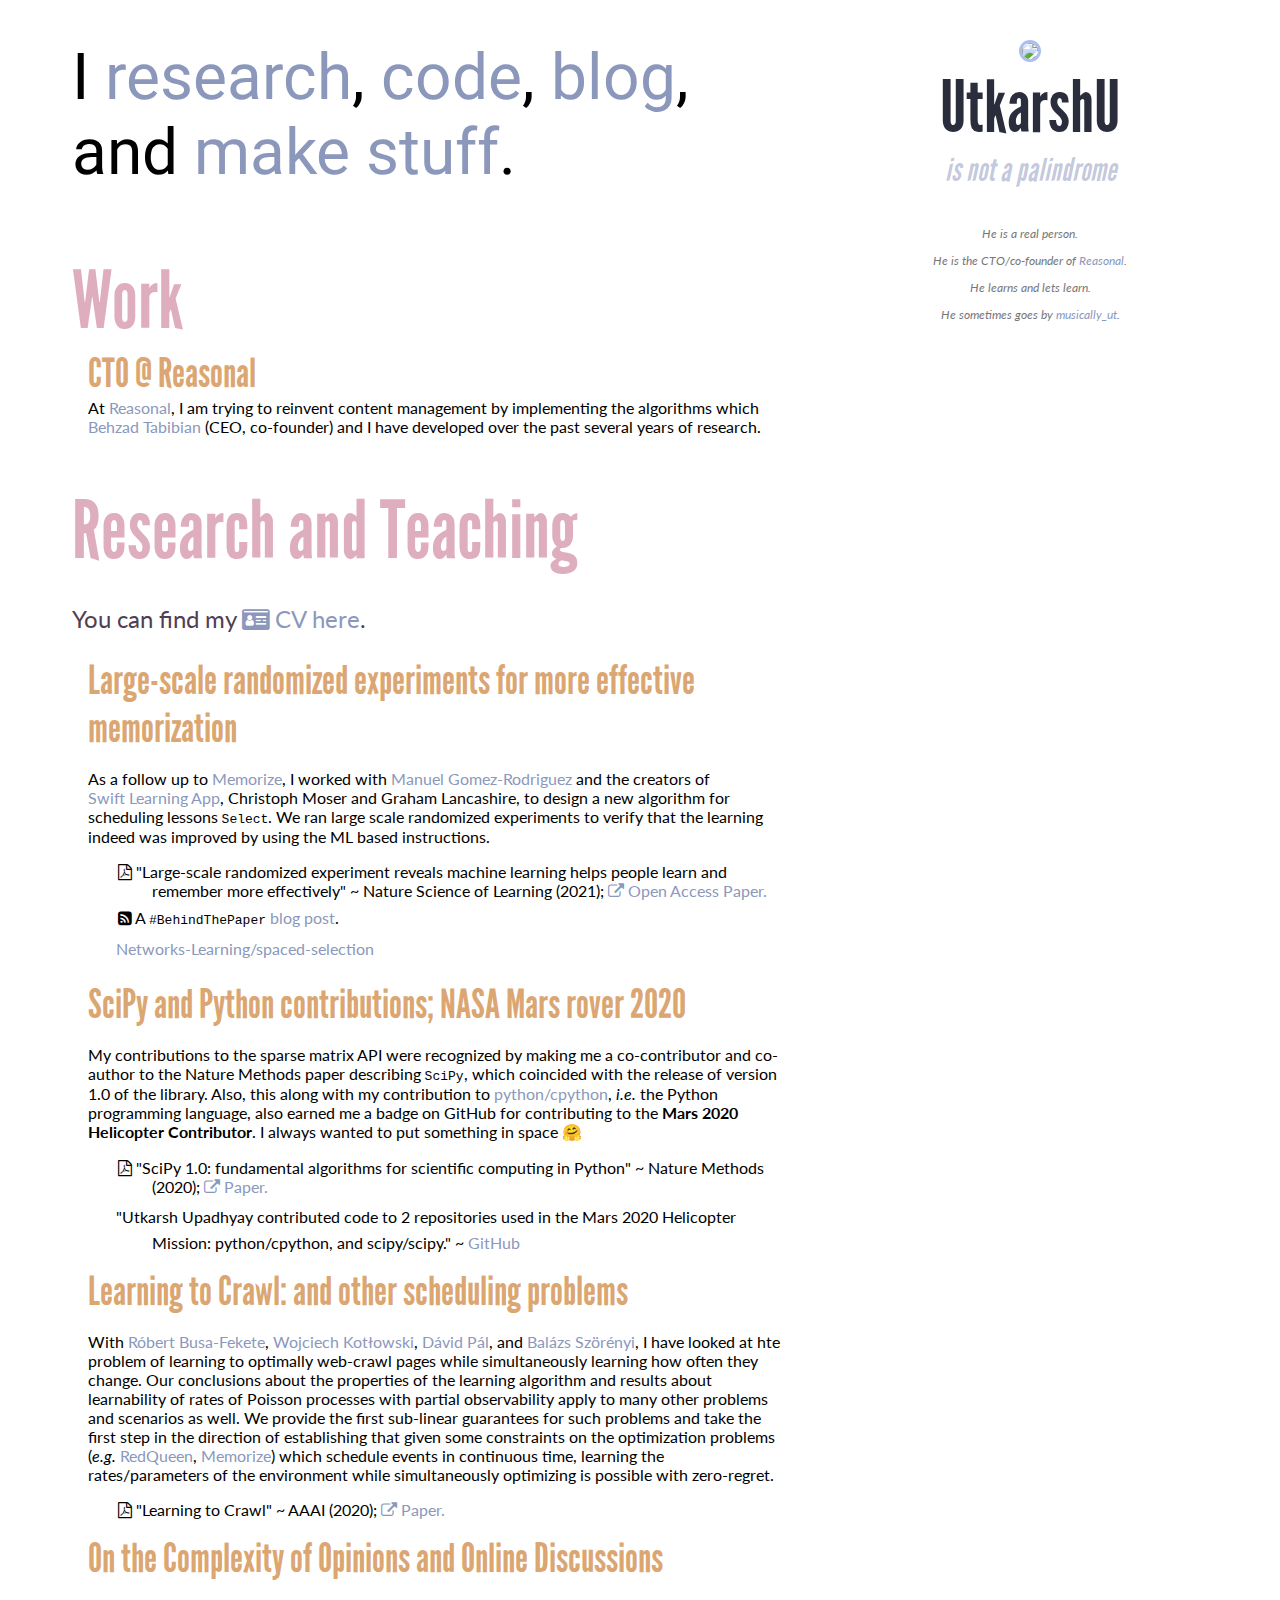
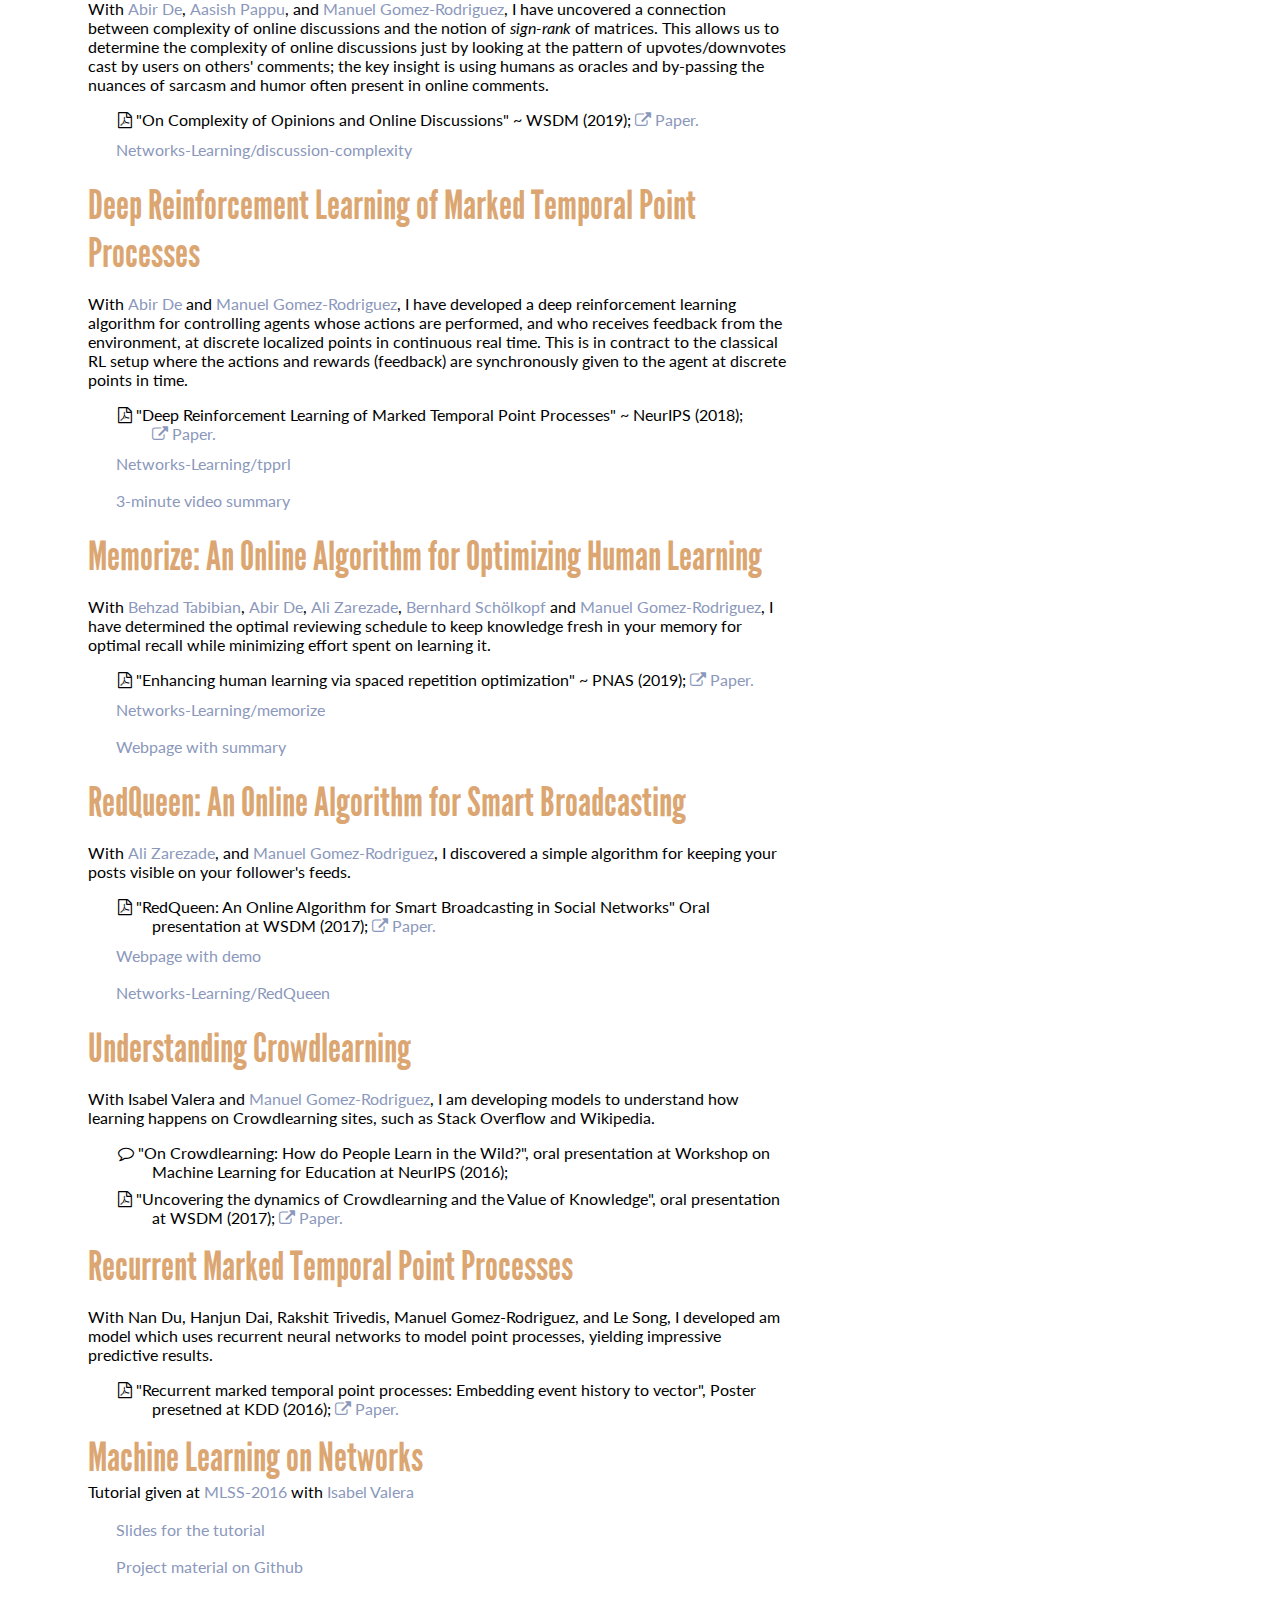
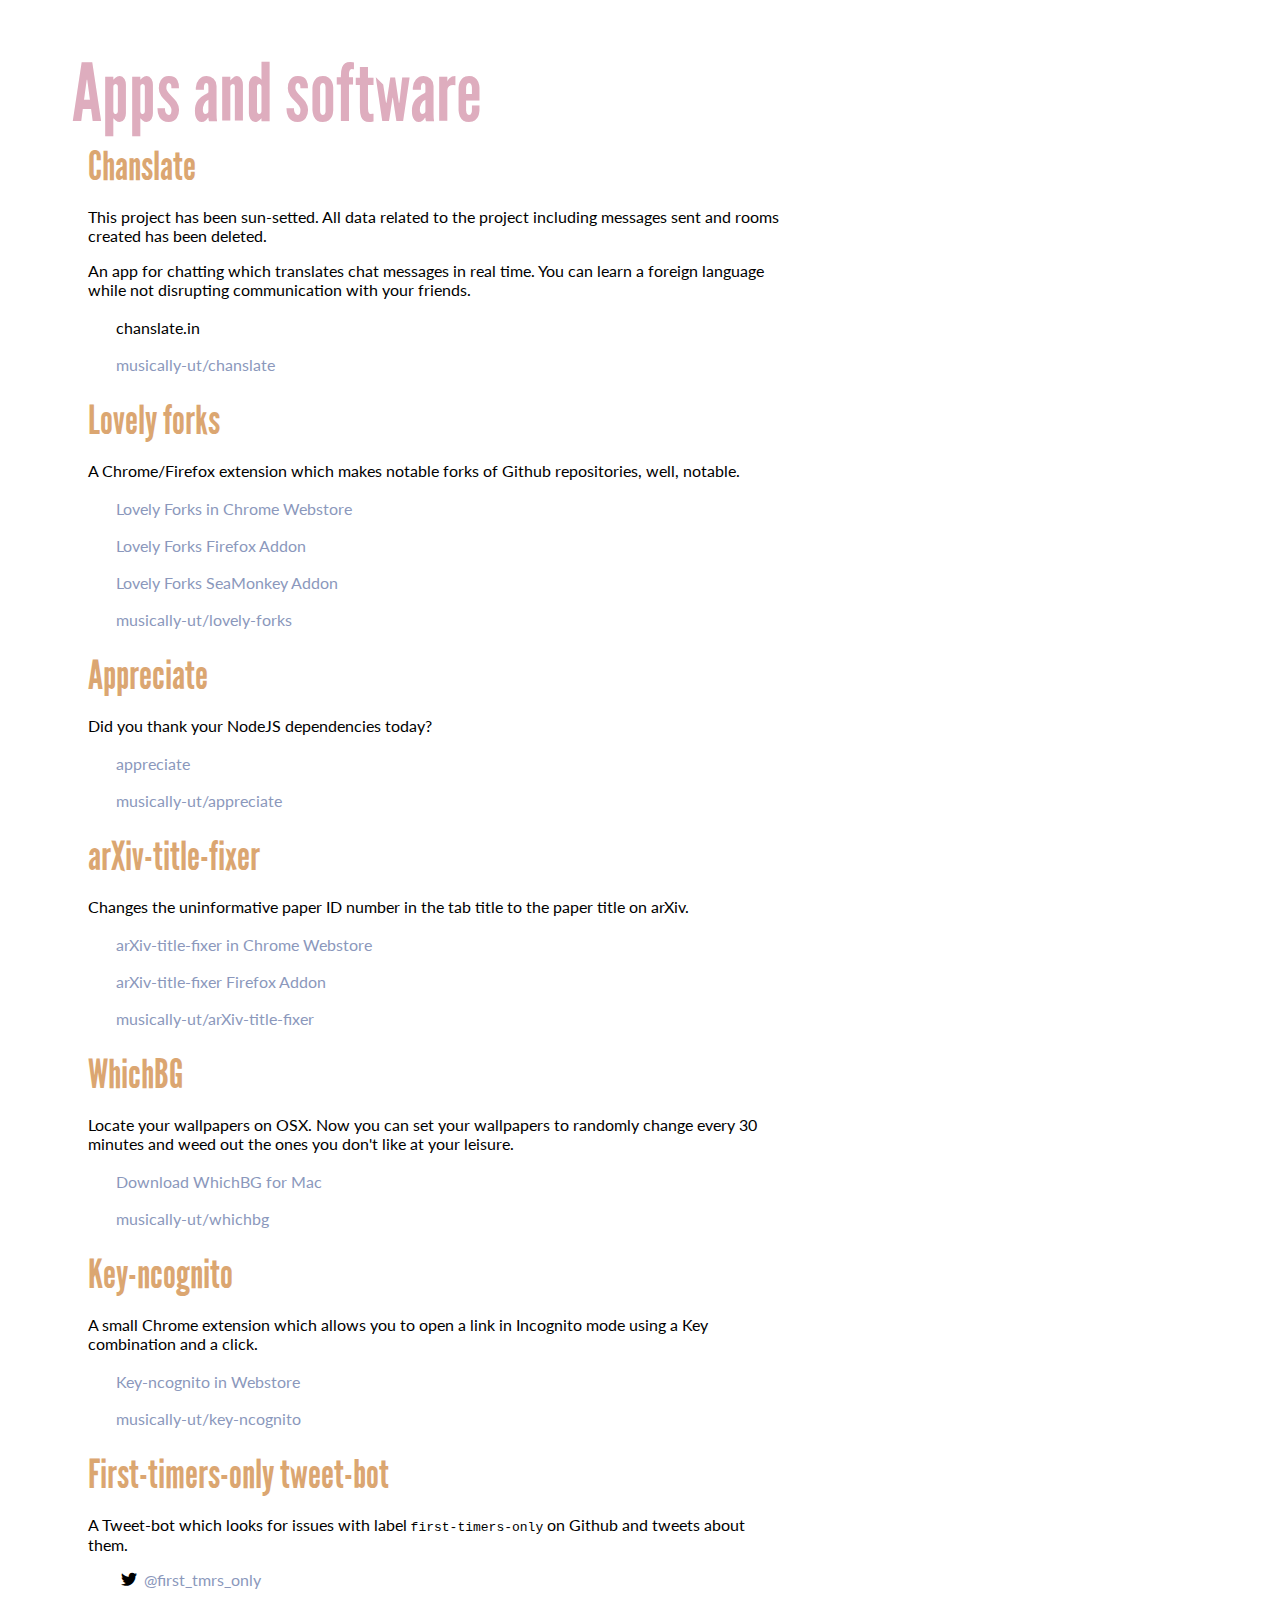
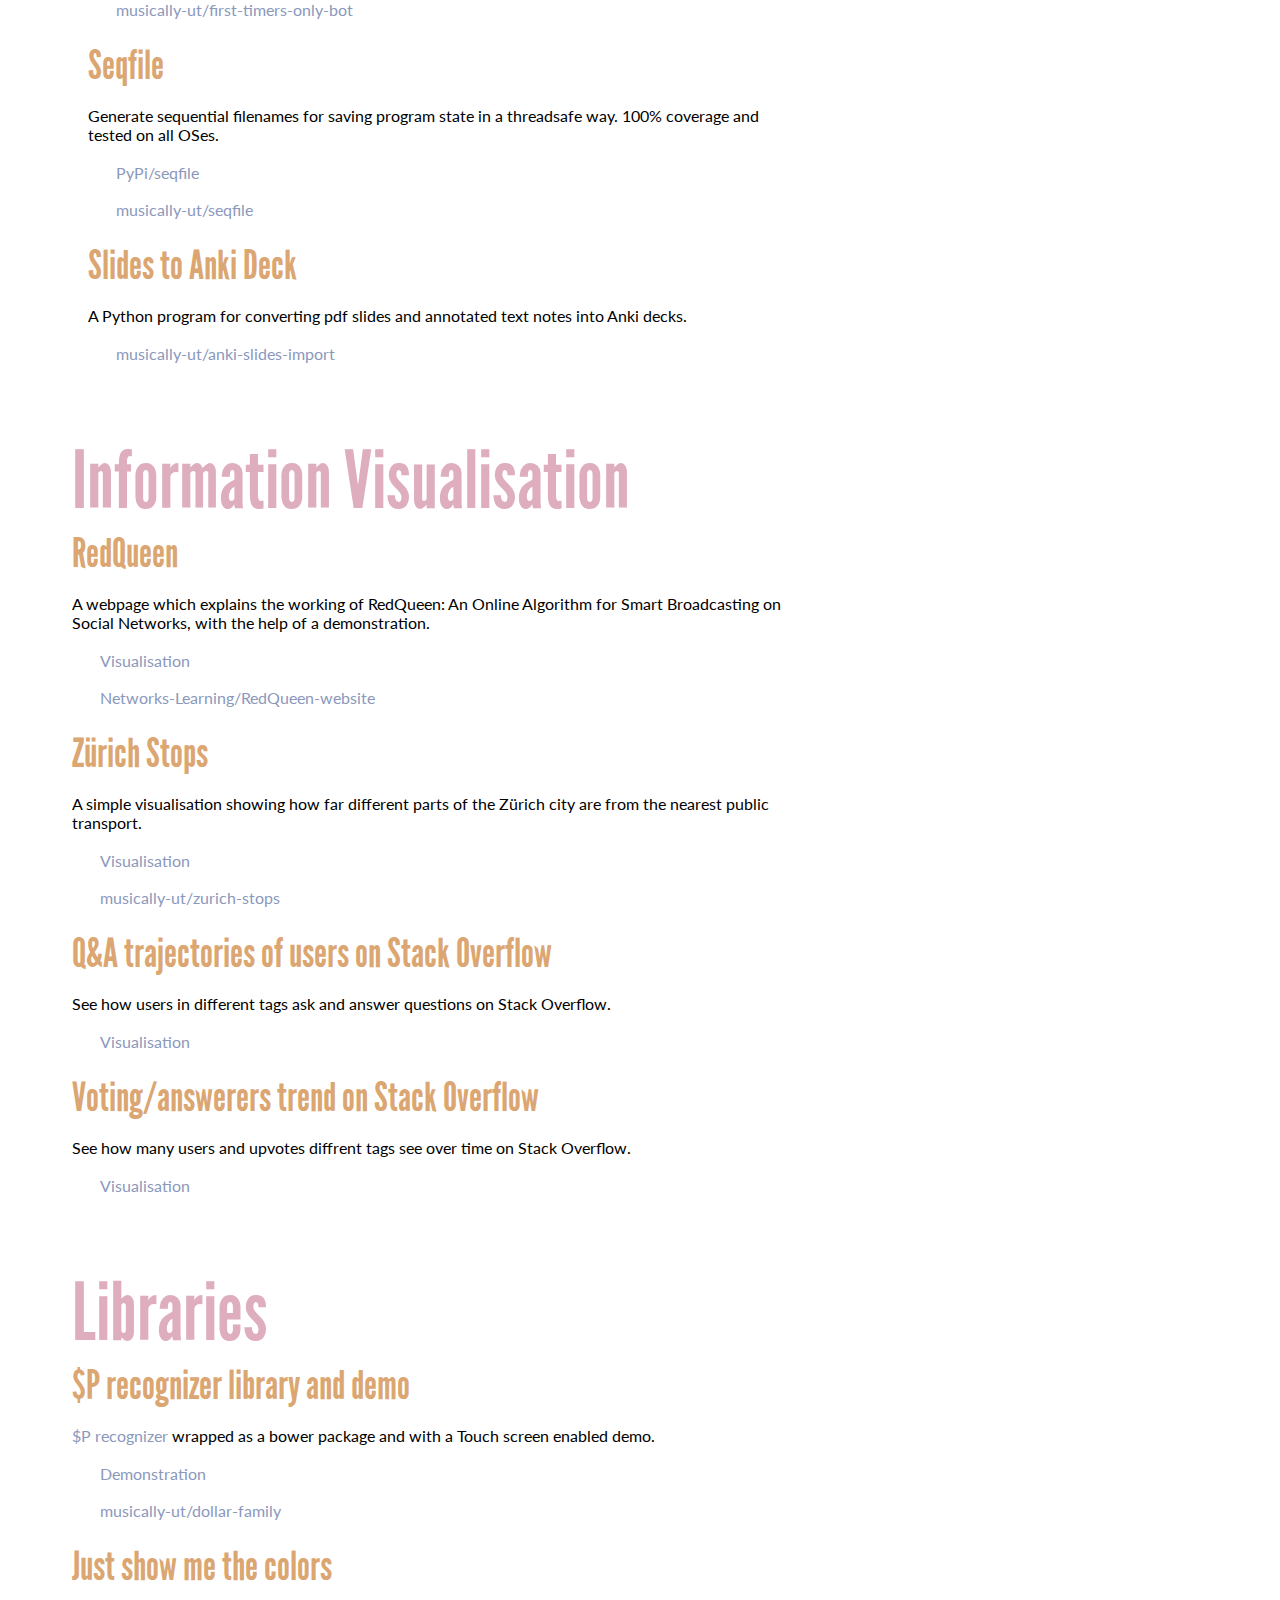
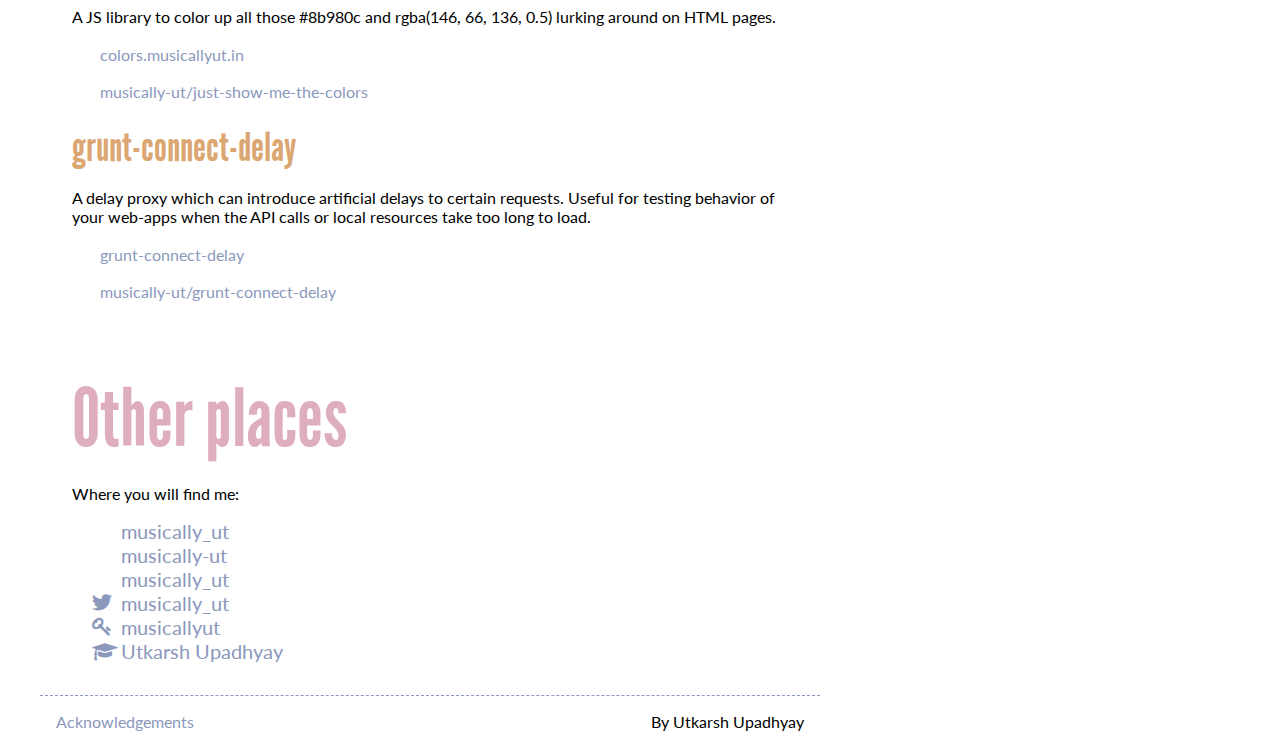
==== index.html @ 2c21e112 "Change blog icon." ====
<!DOCTYPE html>
<!--[if lt IE 7]>      <html class="no-js lt-ie9 lt-ie8 lt-ie7"> <![endif]-->
<!--[if IE 7]>         <html class="no-js lt-ie9 lt-ie8"> <![endif]-->
<!--[if IE 8]>         <html class="no-js lt-ie9"> <![endif]-->
<!--[if gt IE 8]><!--> <html class="no-js"> <!--<![endif]-->
    <head>
        <meta charset="utf-8">
        <meta http-equiv="X-UA-Compatible" content="IE=edge,chrome=1">
        <title>musically-ut</title>
        <meta name="description" content="Utkarsh's homepage">
        <meta name="viewport" content="width=device-width">

        <link rel="stylesheet" href="css/normalize.min.css">
        <link rel="stylesheet" href="css/main.css">
        <link rel="stylesheet" href="css/style.css">

        <link rel="author" href="https://plus.google.com/+UtkarshUpadhyay"/>
        <link rel="shortcut icon" href="img/googley_eyes_brows_alpha_bg.png"/>

        <!--[if lt IE 9]>
            <script src="js/vendor/html5-3.6-respond-1.1.0.min.js"></script>
        <![endif]-->

        <link href='//fonts.googleapis.com/css?family=Lato' rel='stylesheet' type='text/css'>
        <link href='//fonts.googleapis.com/css?family=Roboto' rel='stylesheet' type='text/css'>
        <link href='https://cdn.jsdelivr.net/devicons/1.8.0/css/devicons.min.css' rel='stylesheet'>
        <link rel="stylesheet" href="https://maxcdn.bootstrapcdn.com/font-awesome/4.7.0/css/font-awesome.min.css">

        <!-- Schema.org markup for Google+ -->
        <meta itemprop="name" content="musically-ut">
        <meta itemprop="description" content="Utkarsh's homepage">
        <meta itemprop="image" content="img/musically-ut.png">

        <!-- Twitter Card data -->
        <meta name="twitter:card" content="http://musicallyut.in/img/musically-ut.png">
        <meta name="twitter:site" content="@musically_ut">
        <meta name="twitter:title" content="musically_ut">
        <meta name="twitter:description" content="Utkarsh's homepage">
        <meta name="twitter:creator" content="@musically_ut">
        <!-- Twitter summary card with large image must be at least 280x150px -->
        <meta name="twitter:image:src" content="http://musicallyut.in/img/musically-ut.png">

        <!-- Open Graph data -->
        <meta property="og:title" content="musically-ut" />
        <meta property="og:url" content="http://musicallyut.in" />
        <meta property="og:image" content="http://musicallyut.in/img/musically-ut.png" />
        <meta property="og:description" content="Utkarsh's homepage." />
    </head>

    <body>
        <!--[if lt IE 8]>
            <p class="chromeframe">You are using an <strong>outdated</strong> browser. Please <a href="http://browsehappy.com/">upgrade your browser</a> or <a href="http://www.google.com/chromeframe/?redirect=true">activate Google Chrome Frame</a> to improve your experience.</p>
        <![endif]-->
        <div id="container">
            <section class="site-header">
                <div class="image-container"> <img src="img/musically-ut.png" /> </div>
                <div class="name">UtkarshU</div>
                <div class="belief">is not a palindrome</div>
                <div class="truth">
                    <p>He is a real person.</p>
                    <p>He is the CTO/co-founder of <a href="https://reason.al">Reasonal</a>.</p>
                    <p>He <em>learns and lets learn.</em></p>
                    <p>He sometimes goes by <a href="#places"><em>musically_ut</em></a>.</p>
                </div>
            </section>

            <article class="site-content">
                <section class="leading-content">
                    I <span class="no-br"><a href="#research">research</a>,</span> <span class="no-br"><a href="https://github.com/musically-ut" rel="me">code</a>,</span> <span class="no-br"><a href="http://blog.musicallyut.in">blog</a>,</span> and <span class="no-br"><a href="#projects">make stuff</a>.</span>
                </section>

                <section class="follow-up-content">
                    <div id="work" class="header">Work</div>
                    <div class="content projects">
                        <div class="content">
                            <div class="project">
                                <div class="project-name">CTO @ Reasonal</div>
                                <div class="project-desc">At <a href="https://reason.al">Reasonal</a>, I am trying to reinvent content management by implementing the algorithms which <a href="https://btabibian.com">Behzad Tabibian</a> (CEO, co-founder) and I have developed over the past several years of research.</div>
                            </div>
                        </div>
                    </div>
                </section>

                <section class="follow-up-content">
                    <div class="header" id="research">Research and Teaching</div>

                    <p class="sub-header">You can find my <a href="/docs/utkarsh-upadhyay-cv.pdf"><i class="fa fa-id-card"></i> CV here</a>.</p>

                    <div class="content projects">
                        <div class="content">
                            <div class="project">
                                <div class="project-name">Large-scale randomized experiments for more effective memorization</div>
                                <div class="project-desc">
                                    <p>As a follow up to <a href="#memorize">Memorize</a>, I worked with <a href="https://people.mpi-sws.org/~manuelgr/">Manuel Gomez-Rodriguez</a> and the creators of <a href="https://swift.ch">Swift Learning App</a>, Christoph Moser and Graham Lancashire, to design a new algorithm for scheduling lessons <code>Select</code>. We ran large scale randomized experiments to verify that the learning indeed was improved by using the ML based instructions.
                                    </p>
                                    <ul class="details-list">
                                        <li>
                                            <i class="icon fa fa-file-pdf-o"></i>
                                            "Large-scale randomized experiment reveals machine learning helps people learn and remember more effectively" ~ Nature Science of Learning (2021); <a href="https://www.nature.com/articles/s41539-021-00105-8"><i class="fa fa-external-link"></i> Open Access Paper.</a>
                                        </li>
                                        <li> <i class="icon fa fa-rss-square"></i> A <code>#BehindThePaper</code> <a href="https://npjscilearncommunity.nature.com/posts/machine-learning-based-instruction-helps-people-memorize-more-effectively">blog post</a>.
                                        </li>
                                        <li>
                                            <i class="devicons devicons-github_badge"></i> <a href="https://github.com/networks-learning/spaced-selection">Networks-Learning/spaced-selection</a>
                                        </li>
                                    </ul>
                                </div>
                            </div>
                        </div>

                        <div class="content">
                            <div class="project">
                                <div class="project-name">SciPy and Python contributions; NASA Mars rover 2020</div>
                                <div class="project-desc">
                                    <p>My contributions to the sparse matrix API were recognized by making me a co-contributor and co-author to the Nature Methods paper describing <code>SciPy</code>, which coincided with the release of version 1.0 of the library. Also, this along with my contribution to <i class="devicons devicons-github_badge"></i> <a href="https://github.com/python/cpython">python/cpython</a>, <i>i.e.</i> the Python programming language, also earned me a badge on GitHub for contributing to the <b>Mars 2020 Helicopter Contributor</b>. I always wanted to put something in space 🤗
                                    </p>
                                    <ul class="details-list">
                                        <li>
                                            <i class="icon fa fa-file-pdf-o"></i>
                                            "SciPy 1.0: fundamental algorithms for scientific computing in Python" ~ Nature Methods (2020); <a href="https://www.nature.com/articles/s41592-019-0686-2?es_p=11046330"><i class="fa fa-external-link"></i> Paper.</a>
                                        </li>
                                        <li>
                                            <i class="devicons devicons-github_badge"></i>
                                            "Utkarsh Upadhyay contributed code to 2 repositories used in the Mars 2020 Helicopter Mission: python/cpython, and scipy/scipy." ~ <a href="https://github.com/musically-ut">GitHub</a>
                                        </li>
                                    </ul>
                                </div>
                            </div>
                        </div>

                        <div class="content">
                            <div class="project">
                                <div class="project-name">Learning to Crawl: and other scheduling problems</div>
                                <div class="project-desc">
                                    <p>With <a href="https://scholar.google.com/citations?user=JnNcrZoAAAAJ&hl=en">Róbert Busa-Fekete</a>, <a href="http://www.cs.put.poznan.pl/wkotlowski/">Wojciech Kotłowski</a>, <a href=https://www.david.palenica.com/>Dávid Pál</a>, and <a href="https://research.yahoo.com/researchers/bszorenyi">Balázs Szörényi</a>, I have looked at hte problem of learning to optimally web-crawl pages while simultaneously learning how often they change. Our conclusions about the properties of the learning algorithm and results about learnability of rates of Poisson processes with partial observability apply to many other problems and scenarios as well. We provide the first sub-linear guarantees for such problems and take the first step in the direction of establishing that given some constraints on the optimization problems (<i>e.g.</i> <a href="#redqueen">RedQueen</a>, <a href="#memorize">Memorize</a>) which schedule events in continuous time, learning the rates/parameters of the environment while simultaneously optimizing is possible with zero-regret.</p>
                                    <ul class="details-list">
                                        <li>
                                            <i class="icon fa fa-file-pdf-o"></i>
                                            "Learning to Crawl" ~ AAAI (2020); <a href="https://arxiv.org/abs/1905.12781"><i class="fa fa-external-link"></i> Paper.</a>
                                        </li>
                                    </ul>
                                </div>
                            </div>
                        </div>

                        <div class="content">
                            <div class="project">
                                <div class="project-name">On the Complexity of Opinions and Online Discussions</div>
                                <div class="project-desc">
                                    <p>With <a href="http://cse.iitkgp.ac.in/~abird/">Abir De</a>, <a href="https://research.yahoo.com/researchers/aasishkp">Aasish Pappu</a>, and <a href="https://people.mpi-sws.org/~manuelgr/">Manuel Gomez-Rodriguez</a>, I have uncovered a connection between complexity of online discussions and the notion of <em>sign-rank</em> of matrices. This allows us to determine the complexity of online discussions just by looking at the pattern of upvotes/downvotes cast by users on others' comments; the key insight is using humans as oracles and by-passing the nuances of sarcasm and humor often present in online comments.</p>
                                    <ul class="details-list">
                                        <li>
                                            <i class="icon fa fa-file-pdf-o"></i>
                                            "On Complexity of Opinions and Online Discussions" ~ WSDM (2019); <a href="https://arxiv.org/abs/1802.06807"><i class="fa fa-external-link"></i> Paper.</a>
                                        </li>
                                        <li>
                                            <i class="devicons devicons-github_badge"></i>
                                            <a href="https://github.com/Networks-Learning/discussion-complexity">
                                              Networks-Learning/discussion-complexity
                                            </a>
                                        </li>
                                    </ul>
                                </div>
                            </div>
                        </div>

                        <div class="content">
                            <div class="project">
                                <div class="project-name">Deep Reinforcement Learning of Marked Temporal Point Processes</div>
                                <div class="project-desc">
                                    <p>With <a href="http://cse.iitkgp.ac.in/~abird/">Abir De</a> and <a href="https://people.mpi-sws.org/~manuelgr/">Manuel Gomez-Rodriguez</a>, I have developed a deep reinforcement learning algorithm for controlling agents whose actions are performed, and who receives feedback from the environment, at discrete localized points in continuous real time. This is in contract to the classical RL setup where the actions and rewards (feedback) are synchronously given to the agent at discrete points in time.</p>
                                    <ul class="details-list">
                                        <li>
                                            <i class="icon fa fa-file-pdf-o"></i>
                                            "Deep Reinforcement Learning of
Marked Temporal Point Processes" ~ NeurIPS (2018); <a href="https://arxiv.org/pdf/1805.09360.pdf"><i class="fa fa-external-link"></i> Paper.</a>
                                        </li>
                                        <li>
                                            <i class="devicons devicons-github_badge"></i>
                                            <a href="https://github.com/Networks-Learning/tpprl">
                                              Networks-Learning/tpprl
                                            </a>
                                        </li>
                                        <li>
                                            <i class="devicons devicons-html5_multimedia"></i>
                                            <a href="https://www.youtube.com/watch?v=JKSpbL0y5LA">
                                              3-minute video summary
                                            </a>
                                        </li>

                                    </ul>
                                </div>
                            </div>
                        </div>

                        <div class="content" id="memorize">
                            <div class="project">
                                <div class="project-name">Memorize: An Online Algorithm for Optimizing Human Learning</div>
                                <div class="project-desc">
                                    <p>With <a href="http://www.btabibian.com/">Behzad Tabibian</a>, <a href="http://cse.iitkgp.ac.in/~abird/">Abir De</a>, <a href="https://azarezade.github.io/">Ali Zarezade</a>, <a href="https://is.tuebingen.mpg.de/de/people/bs">Bernhard Schölkopf</a> and <a href="https://people.mpi-sws.org/~manuelgr/">Manuel Gomez-Rodriguez</a>, I have determined the optimal reviewing schedule to keep knowledge fresh in your memory for optimal recall while minimizing effort spent on learning it.</p>
                                    <ul class="details-list">
                                        <li>
                                            <i class="icon fa fa-file-pdf-o"></i>
                                            "Enhancing human learning via spaced repetition optimization" ~ PNAS (2019); <a href="https://www.pnas.org/content/early/2019/01/18/1815156116"><i class="fa fa-external-link"></i> Paper.</a>
                                        </li>
                                        <li>
                                            <i class="devicons devicons-github_badge"></i>
                                            <a href="https://github.com/Networks-Learning/memorize">
                                              Networks-Learning/memorize
                                            </a>
                                        </li>
                                        <li>
                                            <i class="devicons devicons-html5_multimedia"></i>
                                            <a href="http://learning.mpi-sws.org/memorize/">
                                              Webpage with summary
                                            </a>
                                        </li>
                                    </ul>
                                </div>
                            </div>
                        </div>

                        <div class="content" id="redqueen">
                            <div class="project">
                                <div class="project-name">RedQueen: An Online Algorithm for Smart Broadcasting</div>
                                <div class="project-desc">
                                    <p>With <a href="https://azarezade.github.io/">Ali Zarezade</a>, and <a href="https://people.mpi-sws.org/~manuelgr/">Manuel Gomez-Rodriguez</a>, I discovered a simple algorithm for keeping your posts visible on your follower's feeds.</p>
                                    <ul class="details-list">
                                        <li>
                                            <i class="icon fa fa-file-pdf-o"></i>
                                            "RedQueen: An Online Algorithm for Smart Broadcasting in Social Networks" Oral presentation at WSDM (2017); <a href="https://arxiv.org/abs/1610.05773"><i class="fa fa-external-link"></i> Paper.</a>
                                        </li>
                                        <li>
                                            <i class="devicons devicons-html5_multimedia"></i>
                                            <a href="http://learning.mpi-sws.org/redqueen/">
                                              Webpage with demo
                                            </a>
                                        </li>
                                        <li>
                                            <i class="devicons devicons-github_badge"></i>
                                            <a href="https://github.com/Networks-Learning/RedQueen">
                                              Networks-Learning/RedQueen
                                            </a>
                                        </li>
                                    </ul>
                                </div>
                            </div>
                        </div>

                        <div class="content">
                            <div class="project">
                                <div class="project-name">Understanding Crowdlearning</div>
                                <div class="project-desc">
                                    <p>With Isabel Valera and <a href="https://people.mpi-sws.org/~manuelgr/">Manuel Gomez-Rodriguez</a>, I am developing models to understand how learning happens on Crowdlearning sites, such as Stack Overflow and Wikipedia.</p>
                                    <ul class="details-list">
                                        <li>
                                            <i class="icon fa fa-comment-o"></i>
                                            "On Crowdlearning: How do People Learn in the Wild?", oral presentation at Workshop on Machine Learning for Education at NeurIPS (2016);
                                        </li>
                                        <li>
                                            <i class="icon fa fa-file-pdf-o"></i> "Uncovering the dynamics of Crowdlearning and the Value of Knowledge", oral presentation at WSDM (2017);
                                            <a href="https://arxiv.org/abs/1612.04831"><i class="fa fa-external-link"></i> Paper.</a>
                                        </li>
                                    </ul>
                                </div>
                            </div>
                        </div>

                        <div class="content">
                            <div class="project">
                                <div class="project-name">Recurrent Marked Temporal Point Processes</div>
                                <div class="project-desc">

                                    <p>With Nan Du, Hanjun Dai, Rakshit Trivedis, Manuel Gomez-Rodriguez, and Le Song, I developed am model which uses recurrent neural networks to model point processes, yielding impressive predictive results.</p>
                                    <ul class="details-list">
                                        <li>
                                            <i class="icon fa fa-file-pdf-o"></i> "Recurrent marked temporal point processes: Embedding event history to vector", Poster presetned at KDD (2016); <a href="http://www.kdd.org/kdd2016/subtopic/view/recurrent-temporal-point-process"><i class="fa fa-external-link"></i> Paper.</a>
                                        </li>
                                    </ul>
                                </div>
                            </div>
                        </div>

                        <div class="content">
                            <div class="project">
                                <div class="project-name">Machine Learning on Networks</div>
                                <div class="project-desc">Tutorial given at <a href="http://learning.mpi-sws.org/mlss2016">MLSS-2016</a> with <a href="http://www.mpi-sws.org/~ivalera/">Isabel Valera</a>
                                    <ul class="details-list">
                                        <li><i class="devicons devicons-html5_multimedia"></i>
                                        <a href="http://learning.mpi-sws.org/mlss2016/slides/MLSS2016_practical.pdf">Slides for the tutorial</a></li>
                                        <li><i class="devicons devicons-github_badge"></i>
                                        <a href="https://github.com/Networks-Learning/MLSS-2016">Project material on Github</a></li>
                                    </ul>
                                </div>
                            </div>
                        </div>
                    </div>
                </section>

                <section class="follow-up-content">
                    <div class="header" id="projects">Apps and software</div>
                    <div class="content projects">
                        <div class="project">
                            <div class="project-name">Chanslate</div>
                            <div class="project-desc">
                                <p class="bold">This project has been sun-setted. All data related to the project including messages sent and rooms created has been deleted.</p>
                                <p>An app for chatting which translates chat messages in real time. You can learn a foreign language while not disrupting communication with your friends.</p>
                                <ul class="details-list">
                                    <li><i class="devicons devicons-meteor"></i> <span class="strike-out">chanslate.in</span></li>
                                    <li><i class="devicons devicons-github_badge"></i> <a href="https://github.com/musically-ut/chanslate">musically-ut/chanslate</a></li>
                                </ul>
                            </div>
                        </div>

                        <div class="project">
                            <div class="project-name">Lovely forks</div>
                            <div class="project-desc">
                                <p>A Chrome/Firefox extension which makes notable forks of Github repositories, well, notable.</p>
                                <ul class="details-list">
                                    <li><span class="devicons devicons-chrome"></span> <a href="https://chrome.google.com/webstore/detail/lovely-forks/ialbpcipalajnakfondkflpkagbkdoib">Lovely Forks in Chrome Webstore</a></li>
                                    <li><span class="devicons devicons-firefox"></span> <a href="https://addons.mozilla.org/en-US/firefox/addon/lovely-forks/">Lovely Forks Firefox Addon</a></li>
                                    <li><i class="devicons devicons-mozilla"></i> <a href="https://addons.mozilla.org/en-US/seamonkey/addon/lovely-forks/">Lovely Forks SeaMonkey Addon</a></li>
                                    <li><i class="devicons devicons-github_badge"></i> <a href="https://github.com/musically-ut/lovely-forks">musically-ut/lovely-forks</a></li>
                                </ul>
                            </div>
                        </div>

                        <div class="project">
                            <div class="project-name">Appreciate</div>
                            <div class="project-desc">
                                <p>Did you thank your NodeJS dependencies today?</p>
                                <ul class="details-list">
                                    <li><span class="devicons devicons-npm"></span>
                                    <a href="https://www.npmjs.com/package/appreciate">appreciate</a></li>
                                    <li><span class="devicons devicons-github_badge"></span>
                                    <a href="https://github.com/musically-ut/appreciate">musically-ut/appreciate</a></li>
                                </ul>
                            </div>
                        </div>

                        <div class="project">
                            <div class="project-name">arXiv-title-fixer</div>
                            <div class="project-desc">
                                <p>Changes the uninformative paper ID number in the tab title to the paper title on arXiv.</p>
                                <ul class="details-list">
                                    <li><span class="devicons devicons-chrome"></span> <a href="https://chrome.google.com/webstore/detail/arxiv-title-fixer/pandhendpghoedojdhookbedinmhjien">arXiv-title-fixer in Chrome Webstore</a></li>
                                    <li><span class="devicons devicons-firefox"></span> <a href="https://addons.mozilla.org/en-US/firefox/addon/arxiv-title-fixer/">arXiv-title-fixer Firefox Addon</a></li>
                                    <li><span class="devicons devicons-github_badge"></span> <a href="https://github.com/musically-ut/arXiv-title-fixer">musically-ut/arXiv-title-fixer</a></li>
                                </ul>
                            </div>
                        </div>

                       <div class="project">
                            <div class="project-name">WhichBG</div>
                            <div class="project-desc">
                                <p>Locate your wallpapers on OSX. Now you can set your wallpapers to randomly change every 30 minutes and weed out the ones you don't like at your leisure.</p>
                                <ul class="details-list">
                                    <li><span class="devicons devicons-apple"></span> <a href="https://github.com/musically-ut/whichbg/blob/master/app/WhichBG.app.zip?raw=true">Download WhichBG for Mac</a></li>
                                    <li><i class="devicons devicons-github_badge"></i> <a href="https://github.com/musically-ut/whichbg">musically-ut/whichbg</a></li>
                                </ul>
                            </div>
                        </div>

                        <div class="project">
                            <div class="project-name">Key-ncognito</div>
                            <div class="project-desc">
                                <p>A small Chrome extension which allows you to open a link in Incognito mode using a Key combination and a click.</p>
                                <ul class="details-list">
                                    <li><span class="devicons devicons-chrome"></span> <a href="https://chrome.google.com/webstore/detail/key-ncognito/lilomadmkegmkmkjmdbbgalimcmfogfk">Key-ncognito in Webstore</a></li>
                                    <li><i class="devicons devicons-github_badge"></i> <a href="https://github.com/musically-ut/key-ncognito">musically-ut/key-ncognito</a></li>
                                </ul>
                            </div>
                        </div>

                         <div class="project">
                            <div class="project-name">First-timers-only tweet-bot</div>
                            <div class="project-desc">
                                <p>A Tweet-bot which looks for issues with label <code>first-timers-only</code> on Github and tweets about them.</p>
                                <ul class="details-list">
                                    <li><i class="icon icon-twitter fixed-padding"></i> <a href="https://twitter.com/first_tmrs_only">@first_tmrs_only</a></li>
                                    <li><i class="devicons devicons-github_badge"></i> <a href="https://github.com/musically-ut/first-timers-only-bot">musically-ut/first-timers-only-bot</a></li>
                                </ul>
                            </div>
                        </div>

                        <div class="project">
                            <div class="project-name">Seqfile</div>
                            <div class="project-desc">
                                <p>Generate sequential filenames for saving program state in a threadsafe way. 100% coverage and tested on all OSes.</p>
                                <ul class="details-list">
                                    <li><i class="devicons devicons-python"></i>  <a href="https://pypi.python.org/pypi/seqfile">PyPi/seqfile</a></li>
                                    <li><i class="devicons devicons-github_badge"></i> <a href="https://github.com/musically-ut/seqfile">musically-ut/seqfile</a></li>
                                </ul>
                            </div>
                        </div>

                        <div class="project">
                            <div class="project-name">Slides to Anki Deck</div>
                            <div class="project-desc">
                                <p>A Python program for converting pdf slides and annotated text notes into Anki decks.</p>
                                <ul class="details-list">
                                    <li><i class="devicons devicons-github_badge"></i> <a href="https://github.com/musically-ut/anki-slides-import/">musically-ut/anki-slides-import</a></li>
                                </ul>
                            </div>
                        </div>
                    </div>
                </section>

                <section class="follow-up-content">
                    <div class="header" id="vis">Information Visualisation</div>
                    <div class="content vis">

                       <div class="project">
                           <div class="project-name">RedQueen</div>
                           <div class="project-desc">
                               <p>A webpage which explains the working of RedQueen: An Online Algorithm for Smart Broadcasting on Social Networks, with the help of a demonstration.</p>
                               <ul class="details-list">
                                   <li><i class="devicons devicons-html5_multimedia"></i> <a href="http://learning.mpi-sws.org/redqueen/">Visualisation</a></li>
                                   <li><i class="devicons devicons-github_badge"></i> <a href="https://github.com/Networks-Learning/RedQueen-website">Networks-Learning/RedQueen-website</a></li>
                               </ul>
                           </div>
                       </div>
                        <div class="project">
                            <div class="project-name">Zürich Stops </div>
                            <div class="project-desc">
                                <p>A simple visualisation showing how far different parts of the Zürich city are from the nearest public transport.</p>
                                <ul class="details-list">
                                   <li><i class="devicons devicons-html5_multimedia"></i> <a href="http://musically-ut.github.io/zurich-stops/">Visualisation</a></li>
                                    <li><i class="devicons devicons-github_badge"></i> <a href="https://github.com/musically-ut/zurich-stops/">musically-ut/zurich-stops</a></li>
                                </ul>
                            </div>
                        </div>

                        <div class="project">
                            <div class="project-name">Q&amp;A trajectories of users on Stack Overflow</div>
                            <div class="project-desc">
                                <p>See how users in different tags ask and answer questions on Stack Overflow.</p>
                                <ul class="details-list">
                                   <li><i class="devicons devicons-html5_multimedia"></i> <a href="http://www.mpi-sws.org/~utkarshu/vis-so-trajectories/">Visualisation</a></li>
                                </ul>
                            </div>
                        </div>

                         <div class="project">
                            <div class="project-name">Voting/answerers trend on Stack Overflow</div>
                            <div class="project-desc">
                                <p>See how many users and upvotes diffrent tags see over time on Stack Overflow.</p>
                                <ul class="details-list">
                                   <li><i class="devicons devicons-html5_multimedia"></i> <a href="http://www.mpi-sws.org/~utkarshu/vis-score-trends/">Visualisation</a></li>
                                </ul>
                            </div>
                        </div>
                    </div>
                </section>

                <section class="follow-up-content">
                    <div class="header" id="libraries">Libraries</div>
                    <div class="content libraries">
                        <div class="project">
                            <div class="project-name">$P recognizer library and demo</div>
                            <div class="project-desc">
                                <p><a href="https://depts.washington.edu/aimgroup/proj/dollar/pdollar.html">$P recognizer</a> wrapped as a bower package and with a Touch screen enabled demo.</p>
                                <ul class="details-list">
                                   <li><i class="devicons devicons-html5_multimedia"></i> <a href="http://musically-ut.github.io/dollar-family/">Demonstration</a></li>
                                    <li><i class="devicons devicons-github_badge"></i> <a href="https://github.com/musically-ut/dollar-family/">musically-ut/dollar-family</a></li>
                                </ul>
                            </div>
                        </div>

                        <div class="project">
                            <div class="project-name">Just show me the colors</div>
                            <div class="project-desc" id="show-colors">
                                <p>A JS library to color up all those #8b980c and rgba(146, 66, 136, 0.5) lurking around on HTML pages.</p>
                                <ul class="details-list">
                                    <li><i class="devicons devicons-javascript"></i>  <a href="http://colors.musicallyut.in">colors.musicallyut.in</a></li>
                                    <li><i class="devicons devicons-github_badge"></i> <a href="https://github.com/musically-ut/just-show-me-the-colors">musically-ut/just-show-me-the-colors</a></li>
                                </ul>
                            </div>
                        </div>

                        <div class="project">
                            <div class="project-name">grunt-connect-delay</div>
                            <div class="project-desc">
                                <p>A delay proxy which can introduce artificial delays to certain requests. Useful for testing behavior of your web-apps when the API calls or local resources take too long to load.</p>
                                <ul class="details-list">
                                    <li><i class="devicons devicons-npm"></i> <a href="https://www.npmjs.org/package/grunt-connect-delay">grunt-connect-delay</a></li>
                                    <li><i class="devicons devicons-github_badge"></i> <a href="https://github.com/musically-ut/grunt-connect-delay">musically-ut/grunt-connect-delay</a></li>
                                </ul>
                            </div>
                        </div>
                    </div>
                </section>

                <section class="follow-up-content">
                    <div class="header" id="places">Other places</div>
                    <div class="content places">
                        <p>Where you will find me:</p>

                        <div class="item"><a href="http://stackoverflow.com/users/987185/musically-ut" rel="me"><i class="icon devicons devicons-stackoverflow"></i> musically_ut</a></div>
                        <div class="item"><a href="https://github.com/musically-ut" rel="me"><i class="icon devicons devicons-github_badge"></i> musically-ut</a></div>
                        <div class="item"><a href="http://codepen.io/musically_ut/" rel="me"><i class="icon devicons devicons-codepen"></i> musically_ut</a></div>
                        <div class="item"><a href="https://twitter.com/musically_ut" rel="me"><i class="icon othericon icon-twitter"></i> musically_ut</a></div>
                        <div class="item"><a href="https://keybase.io/musicallyut" rel="me"><i class="icon othericon icon-key"></i> musicallyut</a></div>
                        <div class="item"><a href="https://scholar.google.se/citations?user=ek9s7XUAAAAJ&hl=en" rel="me"><i class="icon fa fa-graduation-cap"></i> Utkarsh Upadhyay</a></div>
                    </div>
                </section>

                <footer class="site-footer">
                    <section class="left">
                        <p><a href="http://blog.musicallyut.in/about/">Acknowledgements</a></p>
                    </section>
                    <section class="right">
                        <p>By Utkarsh Upadhyay</p>
                    </section>
                </footer>
            </article>
        </div>

        <script src="//ajax.googleapis.com/ajax/libs/jquery/1.10.1/jquery.min.js"></script>
        <script>window.jQuery || document.write('<script src="js/vendor/jquery-1.10.1.min.js"><\/script>')</script>

        <script src="js/main.js"></script>

        <script src="https://cdn.rawgit.com/musically-ut/just-show-me-the-colors/master/just-show-me-the-colors.min.js"></script>
        <script>
            justShowMeTheColors(document.getElementById('show-colors'));
        </script>

        <script>
          (function(i,s,o,g,r,a,m){i['GoogleAnalyticsObject']=r;i[r]=i[r]||function(){
          (i[r].q=i[r].q||[]).push(arguments)},i[r].l=1*new Date();a=s.createElement(o),
          m=s.getElementsByTagName(o)[0];a.async=1;a.src=g;m.parentNode.insertBefore(a,m)
          })(window,document,'script','//www.google-analytics.com/analytics.js','ga');

          ga('create', 'UA-48119177-2', 'musicallyut.in');
          ga('send', 'pageview');
        </script>
    </body>
</html>
---- css/main.css ----
/* Regular */
@font-face {
    font-family: 'League Gothic';
    src: url('fonts/leaguegothic-italic-webfont.eot');
    src: url('fonts/leaguegothic-italic-webfont.eot?#iefix') format('embedded-opentype'),
         url('fonts/leaguegothic-italic-webfont.woff') format('woff'),
         url('fonts/leaguegothic-italic-webfont.ttf') format('truetype'),
         url('fonts/leaguegothic-italic-webfont.svg#league_gothic_italicregular') format('svg');
    font-weight: normal;
    font-style: italic;

}

/* Italic */
@font-face {
    font-family: 'League Gothic';
    src: url('fonts/leaguegothic-regular-webfont.eot');
    src: url('fonts/leaguegothic-regular-webfont.eot?#iefix') format('embedded-opentype'),
         url('fonts/leaguegothic-regular-webfont.woff') format('woff'),
         url('fonts/leaguegothic-regular-webfont.ttf') format('truetype'),
         url('fonts/leaguegothic-regular-webfont.svg#league_gothicregular') format('svg');
    font-weight: normal;
    font-style: normal;

}

/* Condensed */
@font-face {
    font-family: 'League Gothic Condensed';
    src: url('fonts/leaguegothic-condensed-regular-webfont.eot');
    src: url('fonts/leaguegothic-condensed-regular-webfont.eot?#iefix') format('embedded-opentype'),
         url('fonts/leaguegothic-condensed-regular-webfont.woff') format('woff'),
         url('fonts/leaguegothic-condensed-regular-webfont.ttf') format('truetype'),
         url('fonts/leaguegothic-condensed-regular-webfont.svg#league_gothic_condensed-Rg') format('svg');
    font-weight: normal;
    font-style: normal;

}

/* Condensed Italic */
@font-face {
    font-family: 'League Gothic Condensed';
    src: url('fonts/leaguegothic-condensed-italic-webfont.eot');
    src: url('fonts/leaguegothic-condensed-italic-webfont.eot?#iefix') format('embedded-opentype'),
         url('fonts/leaguegothic-condensed-italic-webfont.woff') format('woff'),
         url('fonts/leaguegothic-condensed-italic-webfont.ttf') format('truetype'),
         url('fonts/leaguegothic-condensed-italic-webfont.svg#league_gothic_condensed_itaRg') format('svg');
    font-weight: normal;
    font-style: italic;
}

/*=============================================================================
 defaults
 */

* {
    -webkit-box-sizing: border-box;
    -moz-box-sizing: border-box;
    box-sizing: border-box;
}

body {
    font-family: 'Lato', sans-serif;
}

/*=============================================================================
 a tags
 */

a {
    position: relative;
    text-decoration: none;
    color: #8b98bc;
    display: inline-block; /* Prevents breaking of links over lines, and gives it a width for animation. */
}

a::after {
    content: '';
    position: absolute;
    left: 50%; /* Start underline from the center of the link. */
    right: 50%;
    bottom: 0;
    border-bottom: 1px solid #8b98bc;
    -webkit-transition: left 500ms, right 500ms;
    transition: left 500ms, right 500ms;
}

a:hover::after {
    left: 0;
    right: 0;
}


/*=============================================================================
 Site container and media queries
 */

@media all and (min-width: 721px) {
    #container {
        margin: auto;
        width: 95%;
    }

    .site-header {
        float: right;
        width: 35%;
    }

    .site-content {
        width: 65%;
    }
}

@media all and (max-width: 720px) {
    #container {
        width: 100%;
    }

    .site-header {
        width: 100%;
    }

    .site-content {
        width: 100%;
    }
}

/*=============================================================================
 Site header
 */

.site-header {
    text-align: center;
    padding: 2em;
}

.site-header img {
    border-radius: 50%;
    border: solid 3px #adbeef;
}

.site-header .image-container {
    text-align: center;
}

.site-header .name {
    font-family: 'League Gothic';
    font-size: 72px;
    color: #2a2e3c;
}

.site-header .belief {
    font-size: 2rem;
    color: rgba(46, 66, 136, 0.29);
    font-style: italic;
    font-family: 'League Gothic';
}

.site-header .truth {
    padding: 2em;
    font-style: italic;
    color: #777;
    font-size: 0.75rem;
}

/*=============================================================================*/

.leading-content {
    padding: 2rem;
    font-size: 4rem;
    font-family: 'Roboto', sans-serif;
}

.leading-content a {
    white-space: nowrap;
}

.no-br {
    display: inline-block;
}


/*=============================================================================*/


.follow-up-content {
    padding: 1em;
    margin: 1em;
    border: 0px #ddd solid;
    border-bottom-width: 0px;
}

.follow-up-content .header {
    font-size: 5rem;
    color: #deadbe;
    font-family: 'League Gothic';
}

.follow-up-content .sub-header {
    font-size: 1.5rem;
    color: #503e52;
}


ul.details-list li {
    padding-left: 1.5em;
    margin-bottom: 0.5em;
}

/*=============================================================================*/

.projects {
    margin-left: 1em;
}

.project-name {
    color: #dba671;
    font-size: 2.5rem;
    font-family: 'League Gothic';
}

/*=============================================================================*/

.project-desc .details-list {
    list-style: none;
}

.project-desc .details-list .devicons {
    /* Icon is moved to the left, in the space created by padding the li element (see above) */
    margin-left: -1.5em;
    font-size: 1.5em;
    vertical-align: middle;
}

.project-desc .details-list .icon {
    /* This is custom kerning for icon(s) not in .devicons. */
    margin-left: -2.1em;
}

.places .item {
    font-size: 1.25rem;
    margin-left: 1em;
}

.places .item .icon {
    display: inline-block;
    width: 1.5rem;
}

.places .item .devicons {
    font-size: 1.25em;
}

.places .item .othericon {
    font-size: 1em;
}

/*=============================================================================
 * Site footer
 */
.site-footer {
    margin-top: 1em;
    border-top: dashed 1px #8b98bc;
}

.site-footer .left {
    float: left;
    margin-left: 1em;
}

.site-footer .right {
    float: right;
    margin-right: 1em;
}

/*=============================================================================
 * Icons extra
 */

.icon.fixed-padding {
    padding: 0.2em;
}
---- css/style.css ----
@font-face {
	font-family: 'icomoon';
	src:url('fonts/icomoon.eot?-w3n1oq');
	src:url('fonts/icomoon.eot?#iefix-w3n1oq') format('embedded-opentype'),
		url('fonts/icomoon.ttf?-w3n1oq') format('truetype'),
		url('fonts/icomoon.woff?-w3n1oq') format('woff'),
		url('fonts/icomoon.svg?-w3n1oq#icomoon') format('svg');
	font-weight: normal;
	font-style: normal;
}

[class^="icon-"], [class*=" icon-"] {
	font-family: 'icomoon';
	speak: none;
	font-style: normal;
	font-weight: normal;
	font-variant: normal;
	text-transform: none;
	line-height: 1;

	/* Better Font Rendering =========== */
	-webkit-font-smoothing: antialiased;
	-moz-osx-font-smoothing: grayscale;
}

.icon-key:before {
	content: "\e600";
}
.icon-bitcoin:before {
	content: "\e601";
}
.icon-twitter:before {
	content: "\ea91";
}
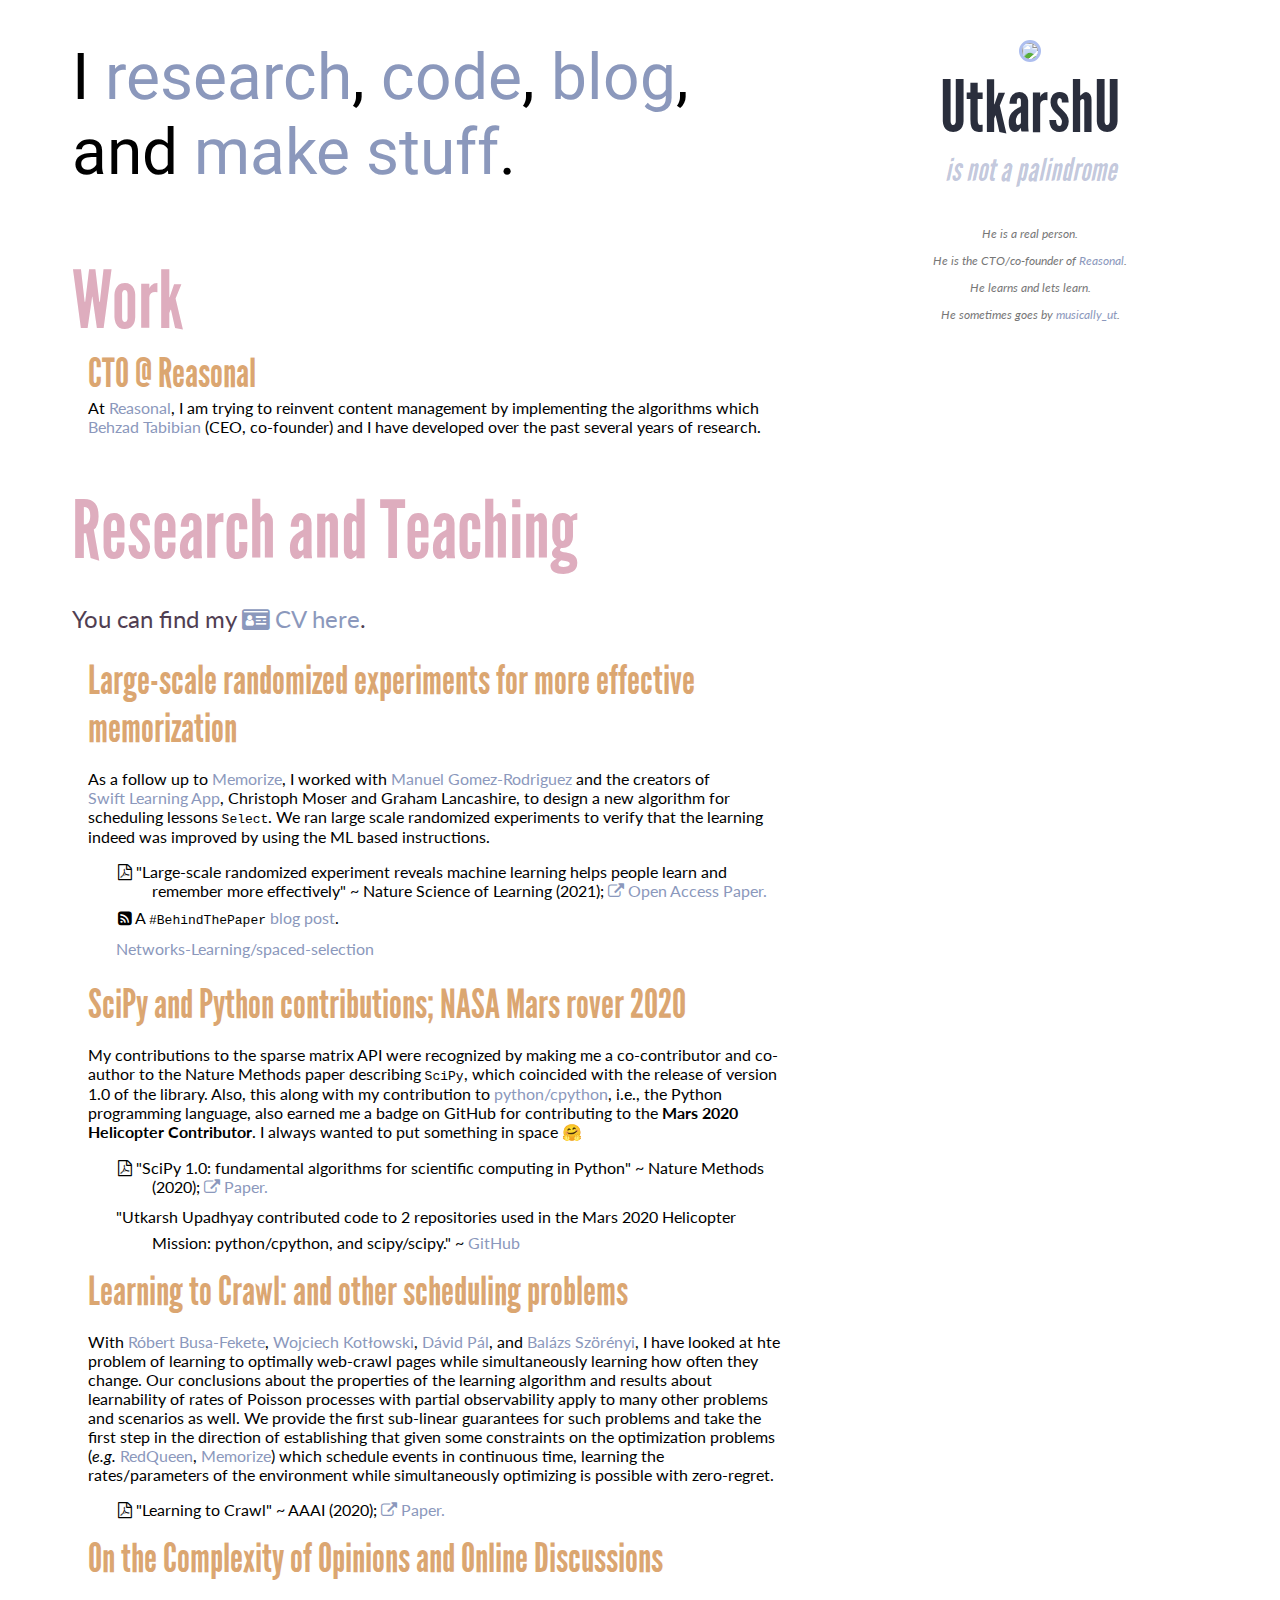
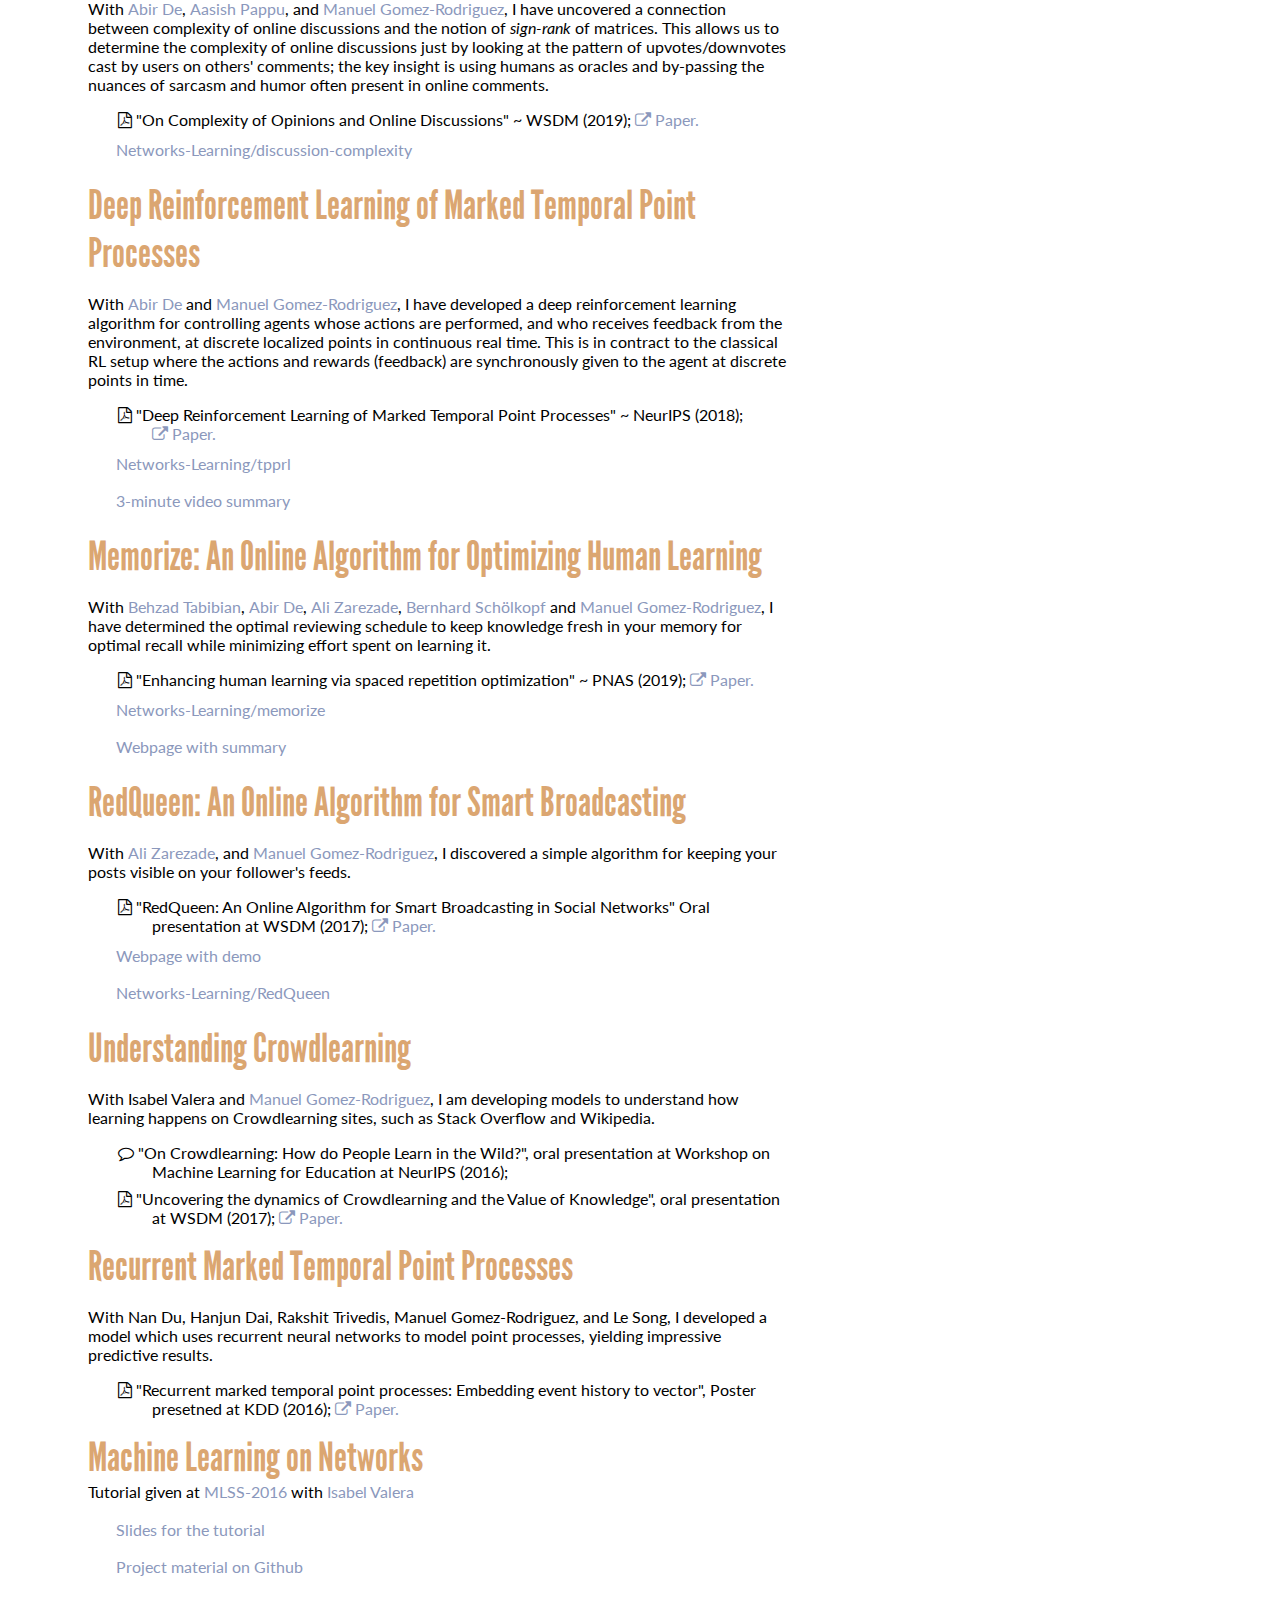
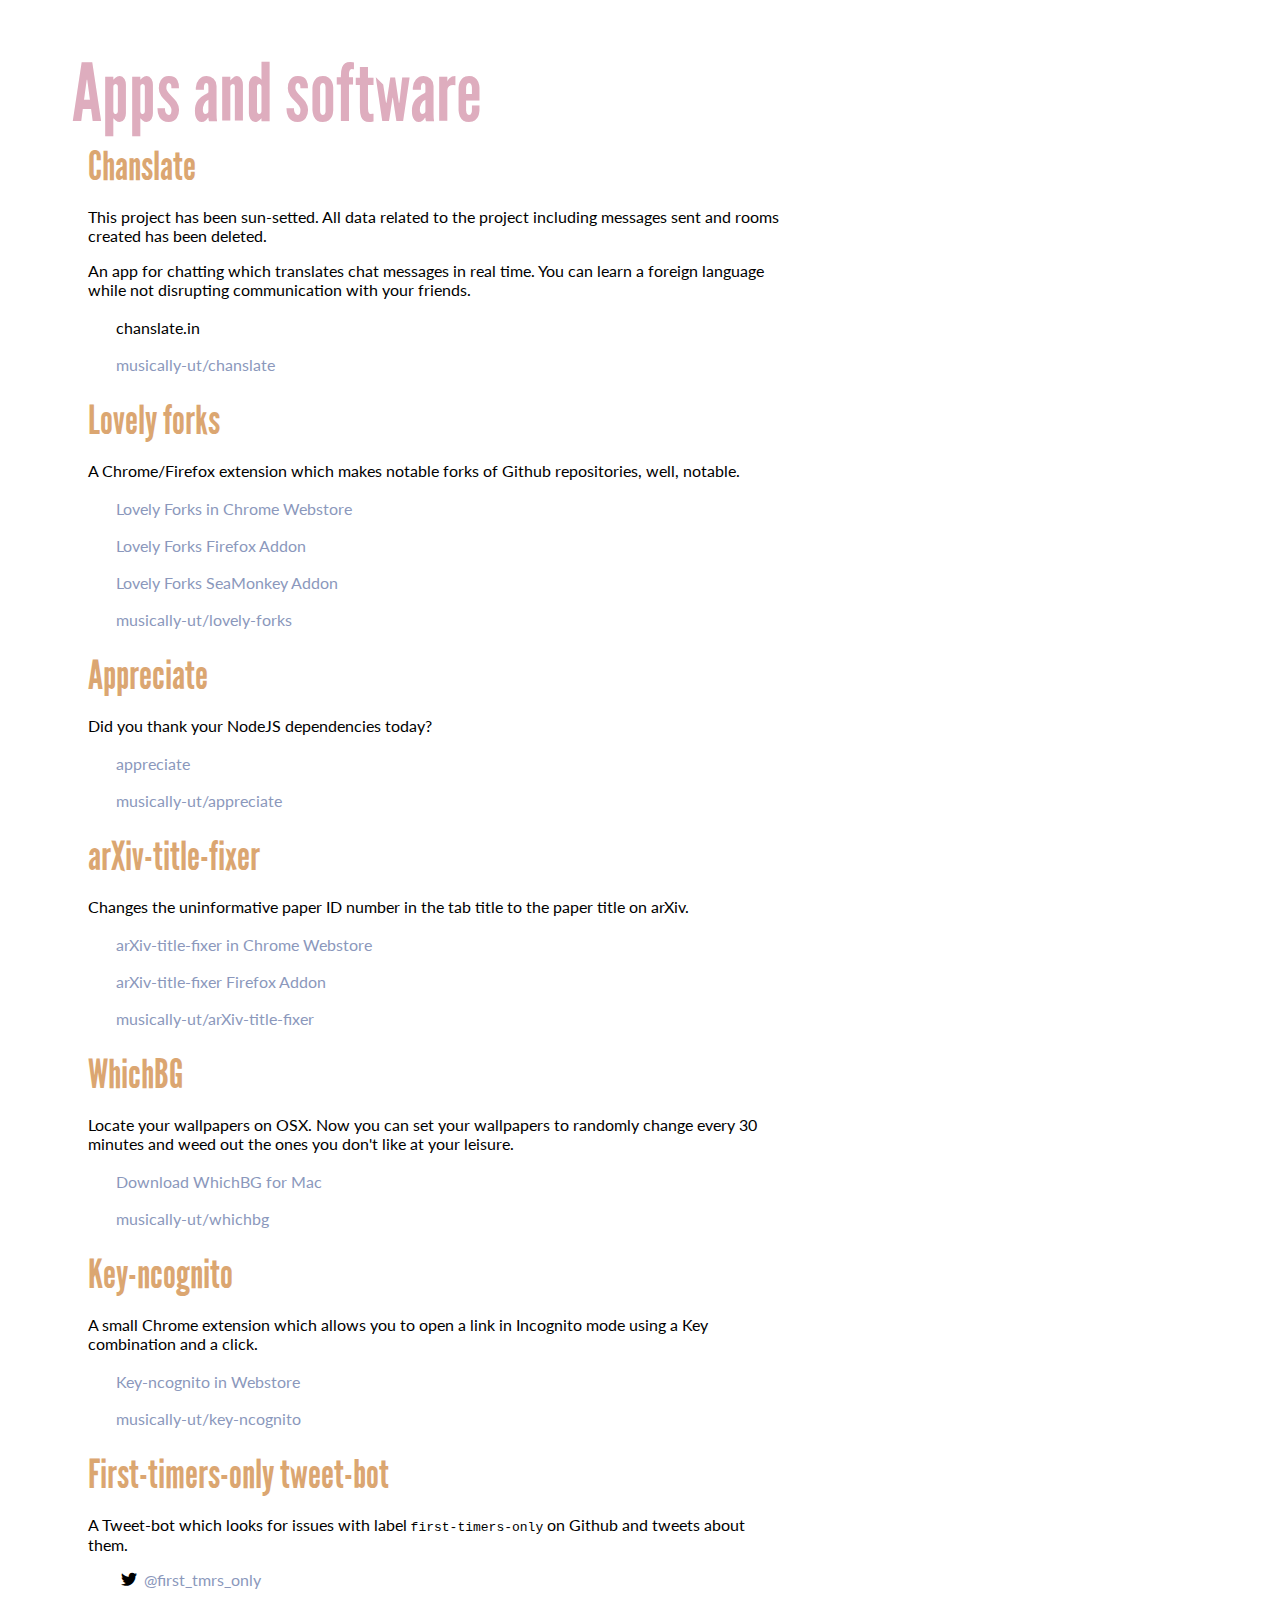
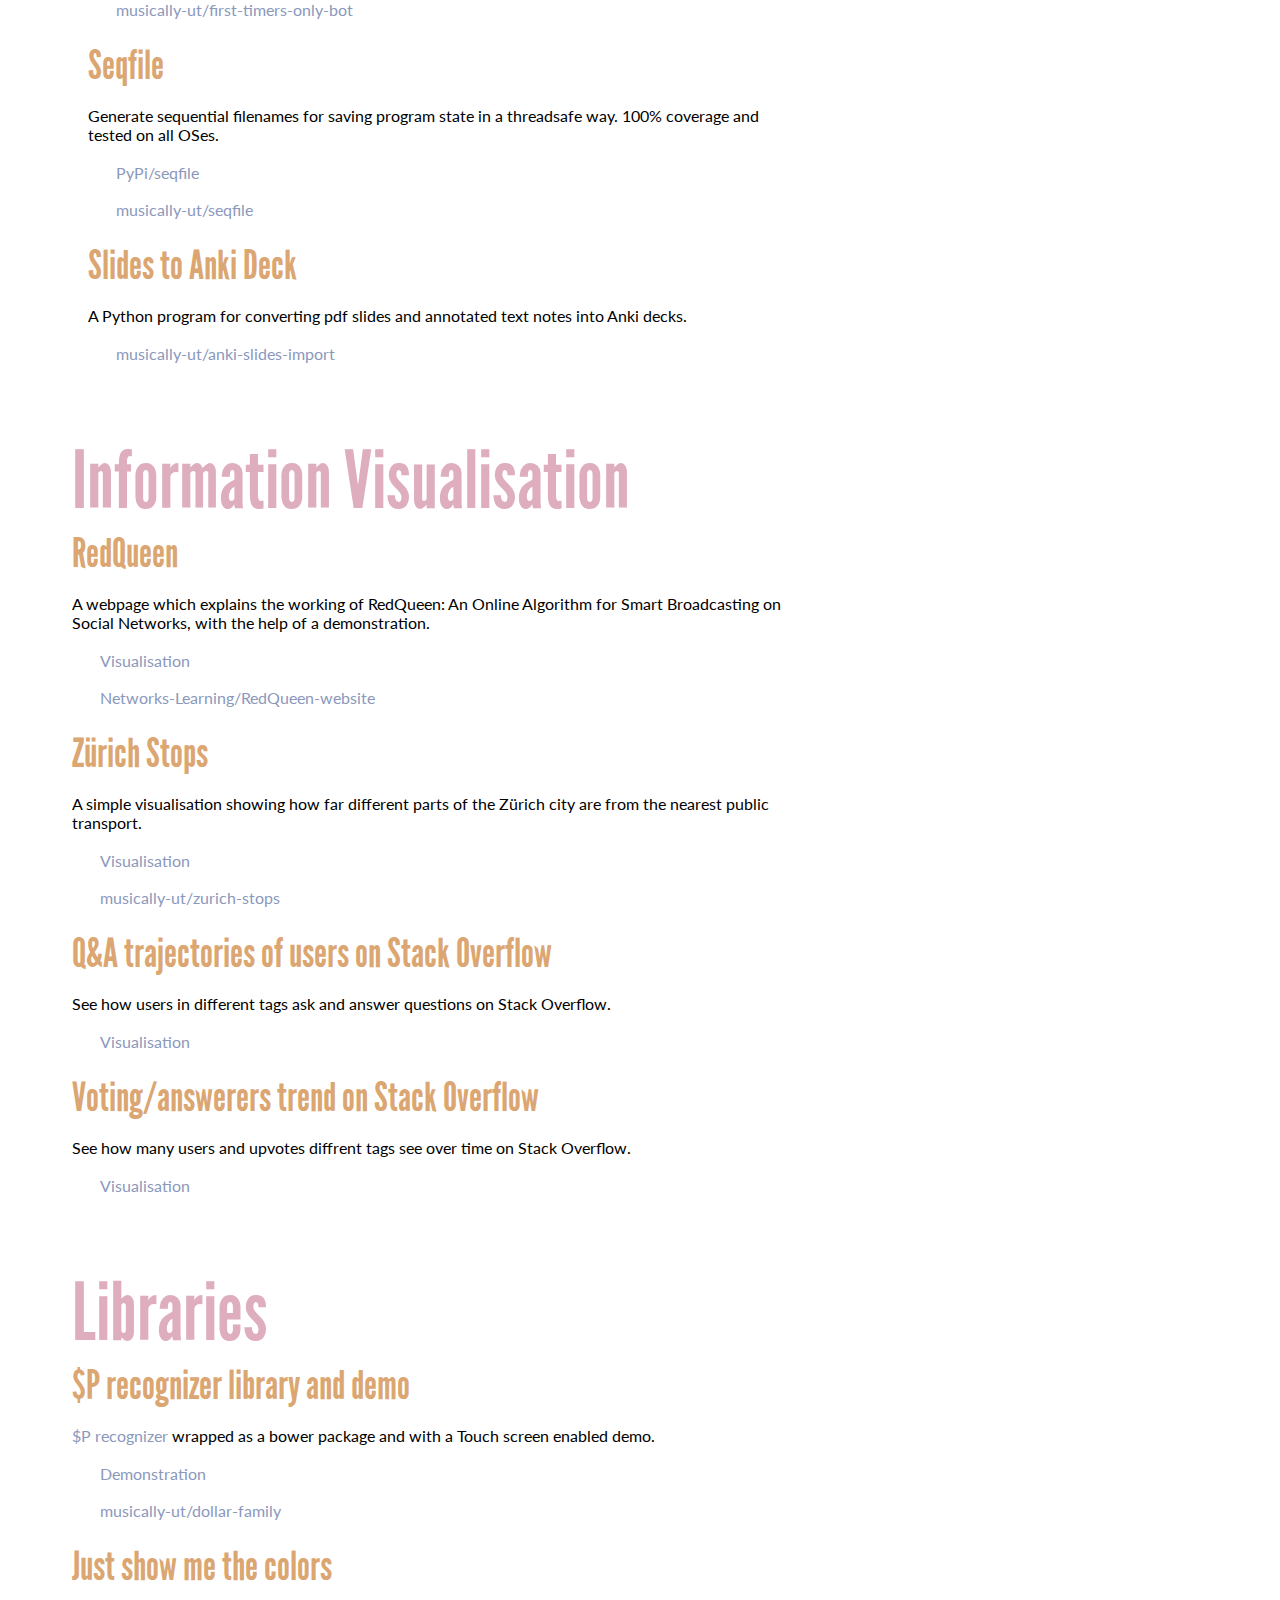
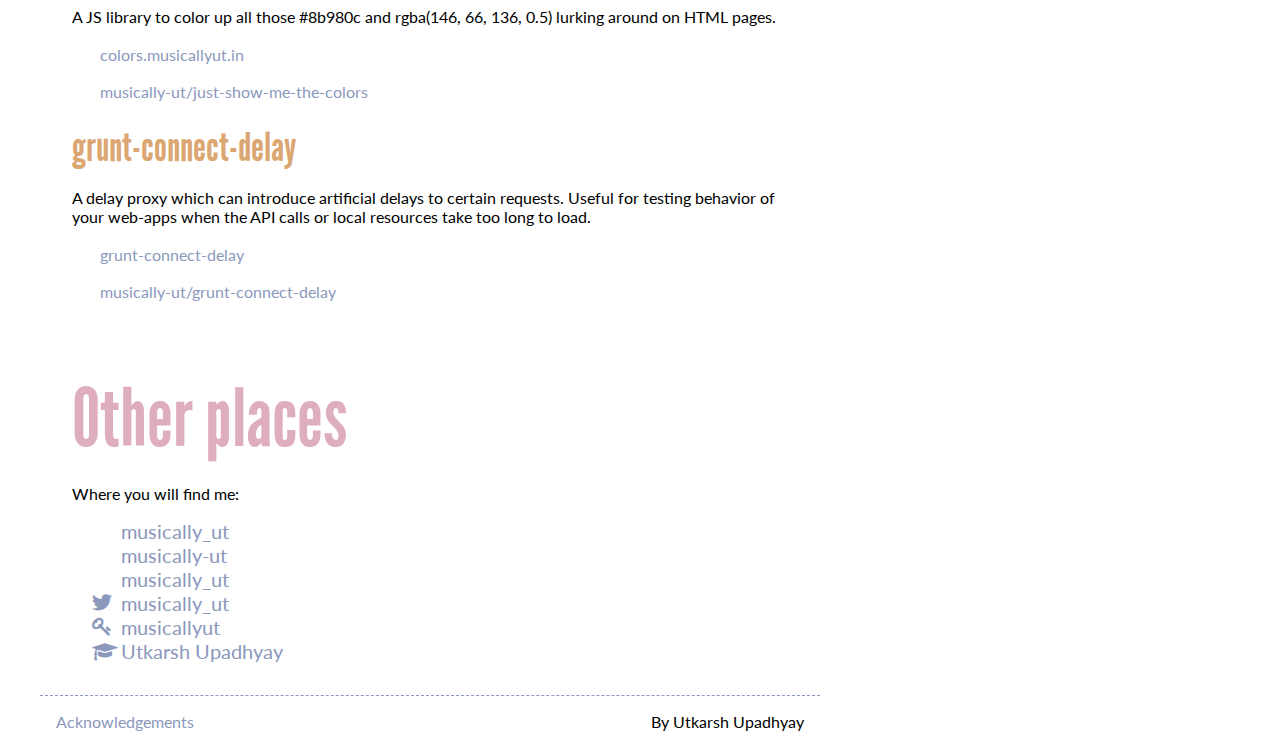
==== commit 4526308a: "Fix typo." ====
--- a/index.html
+++ b/index.html
@@ -112,7 +112,7 @@
                             <div class="project">
                                 <div class="project-name">SciPy and Python contributions; NASA Mars rover 2020</div>
                                 <div class="project-desc">
-                                    <p>My contributions to the sparse matrix API were recognized by making me a co-contributor and co-author to the Nature Methods paper describing <code>SciPy</code>, which coincided with the release of version 1.0 of the library. Also, this along with my contribution to <i class="devicons devicons-github_badge"></i> <a href="https://github.com/python/cpython">python/cpython</a>, <i>i.e.</i> the Python programming language, also earned me a badge on GitHub for contributing to the <b>Mars 2020 Helicopter Contributor</b>. I always wanted to put something in space 🤗
+                                    <p>My contributions to the sparse matrix API were recognized by making me a co-contributor and co-author to the Nature Methods paper describing <code>SciPy</code>, which coincided with the release of version 1.0 of the library. Also, this along with my contribution to <i class="devicons devicons-github_badge"></i> <a href="https://github.com/python/cpython">python/cpython</a>, i.e., the Python programming language, also earned me a badge on GitHub for contributing to the <b>Mars 2020 Helicopter Contributor</b>. I always wanted to put something in space 🤗
                                     </p>
                                     <ul class="details-list">
                                         <li>
@@ -271,7 +271,7 @@
                                 <div class="project-name">Recurrent Marked Temporal Point Processes</div>
                                 <div class="project-desc">
 
-                                    <p>With Nan Du, Hanjun Dai, Rakshit Trivedis, Manuel Gomez-Rodriguez, and Le Song, I developed am model which uses recurrent neural networks to model point processes, yielding impressive predictive results.</p>
+                                    <p>With Nan Du, Hanjun Dai, Rakshit Trivedis, Manuel Gomez-Rodriguez, and Le Song, I developed a model which uses recurrent neural networks to model point processes, yielding impressive predictive results.</p>
                                     <ul class="details-list">
                                         <li>
                                             <i class="icon fa fa-file-pdf-o"></i> "Recurrent marked temporal point processes: Embedding event history to vector", Poster presetned at KDD (2016); <a href="http://www.kdd.org/kdd2016/subtopic/view/recurrent-temporal-point-process"><i class="fa fa-external-link"></i> Paper.</a>
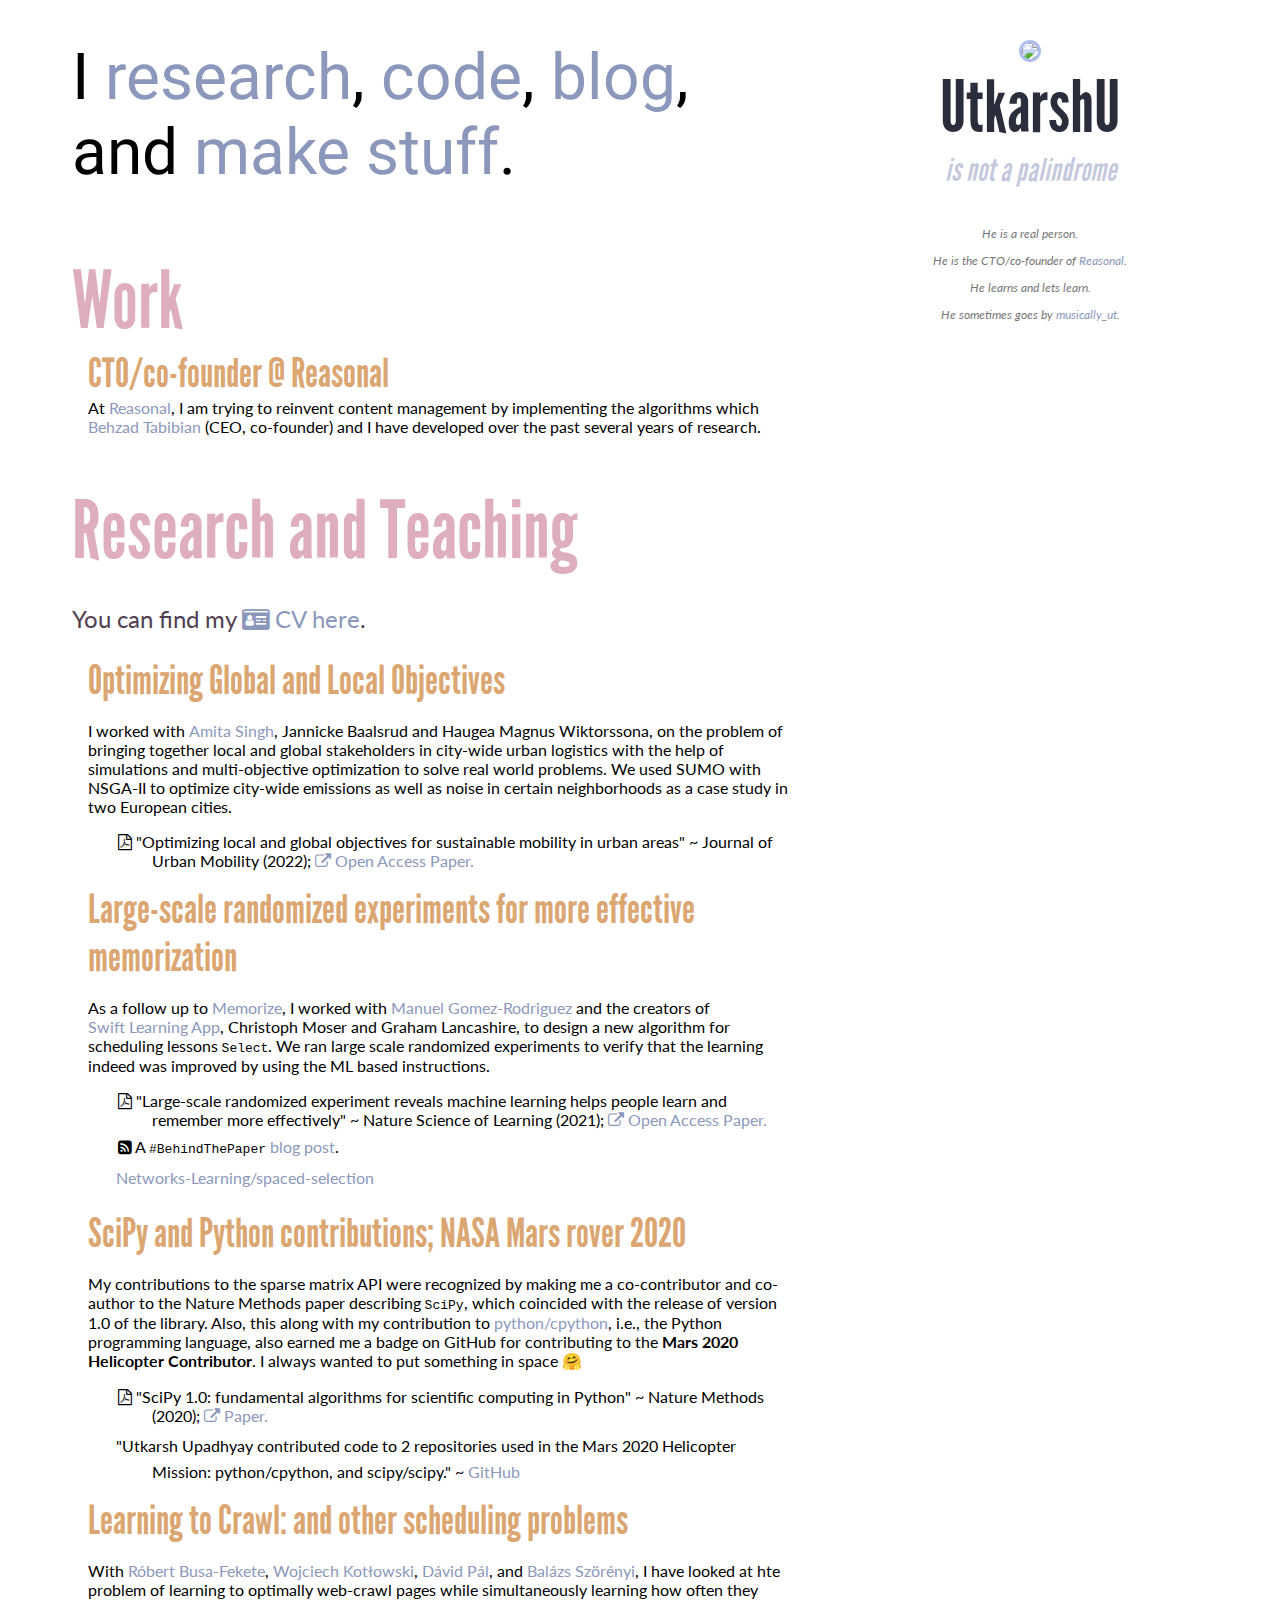
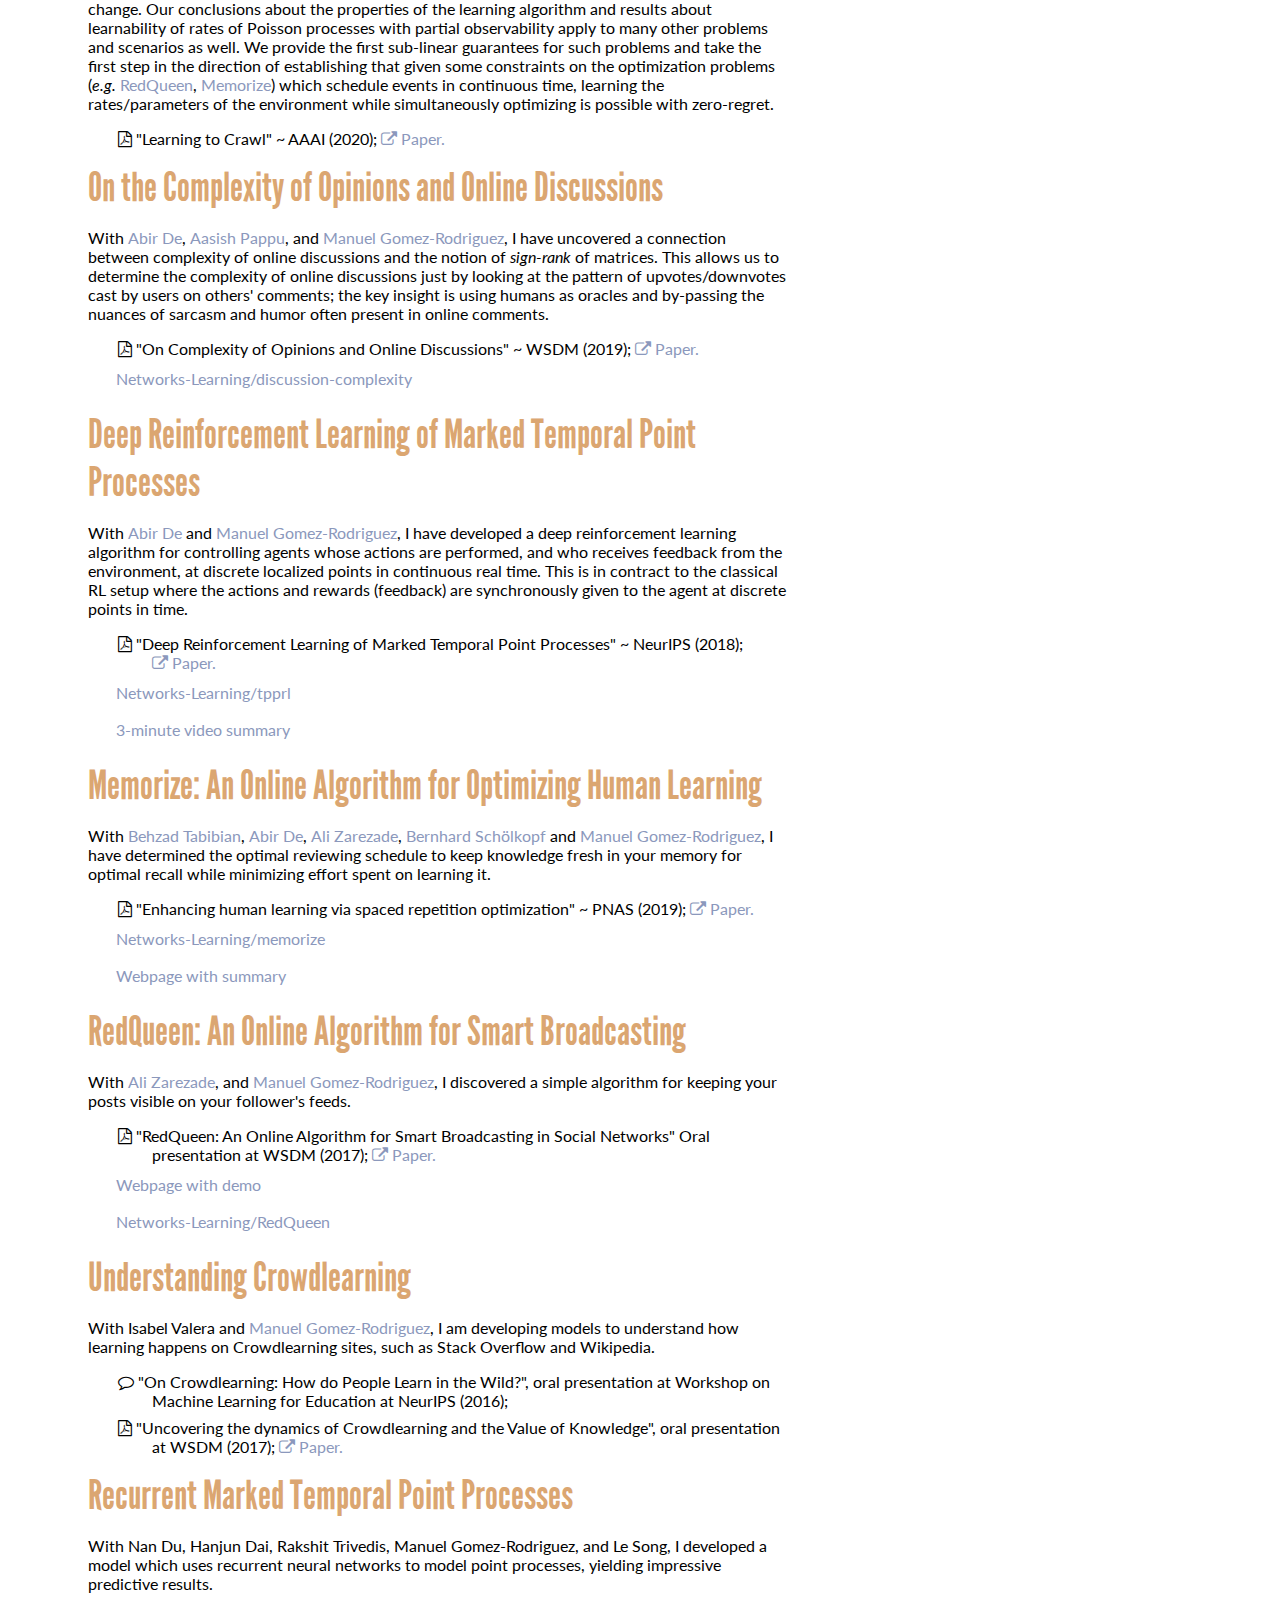
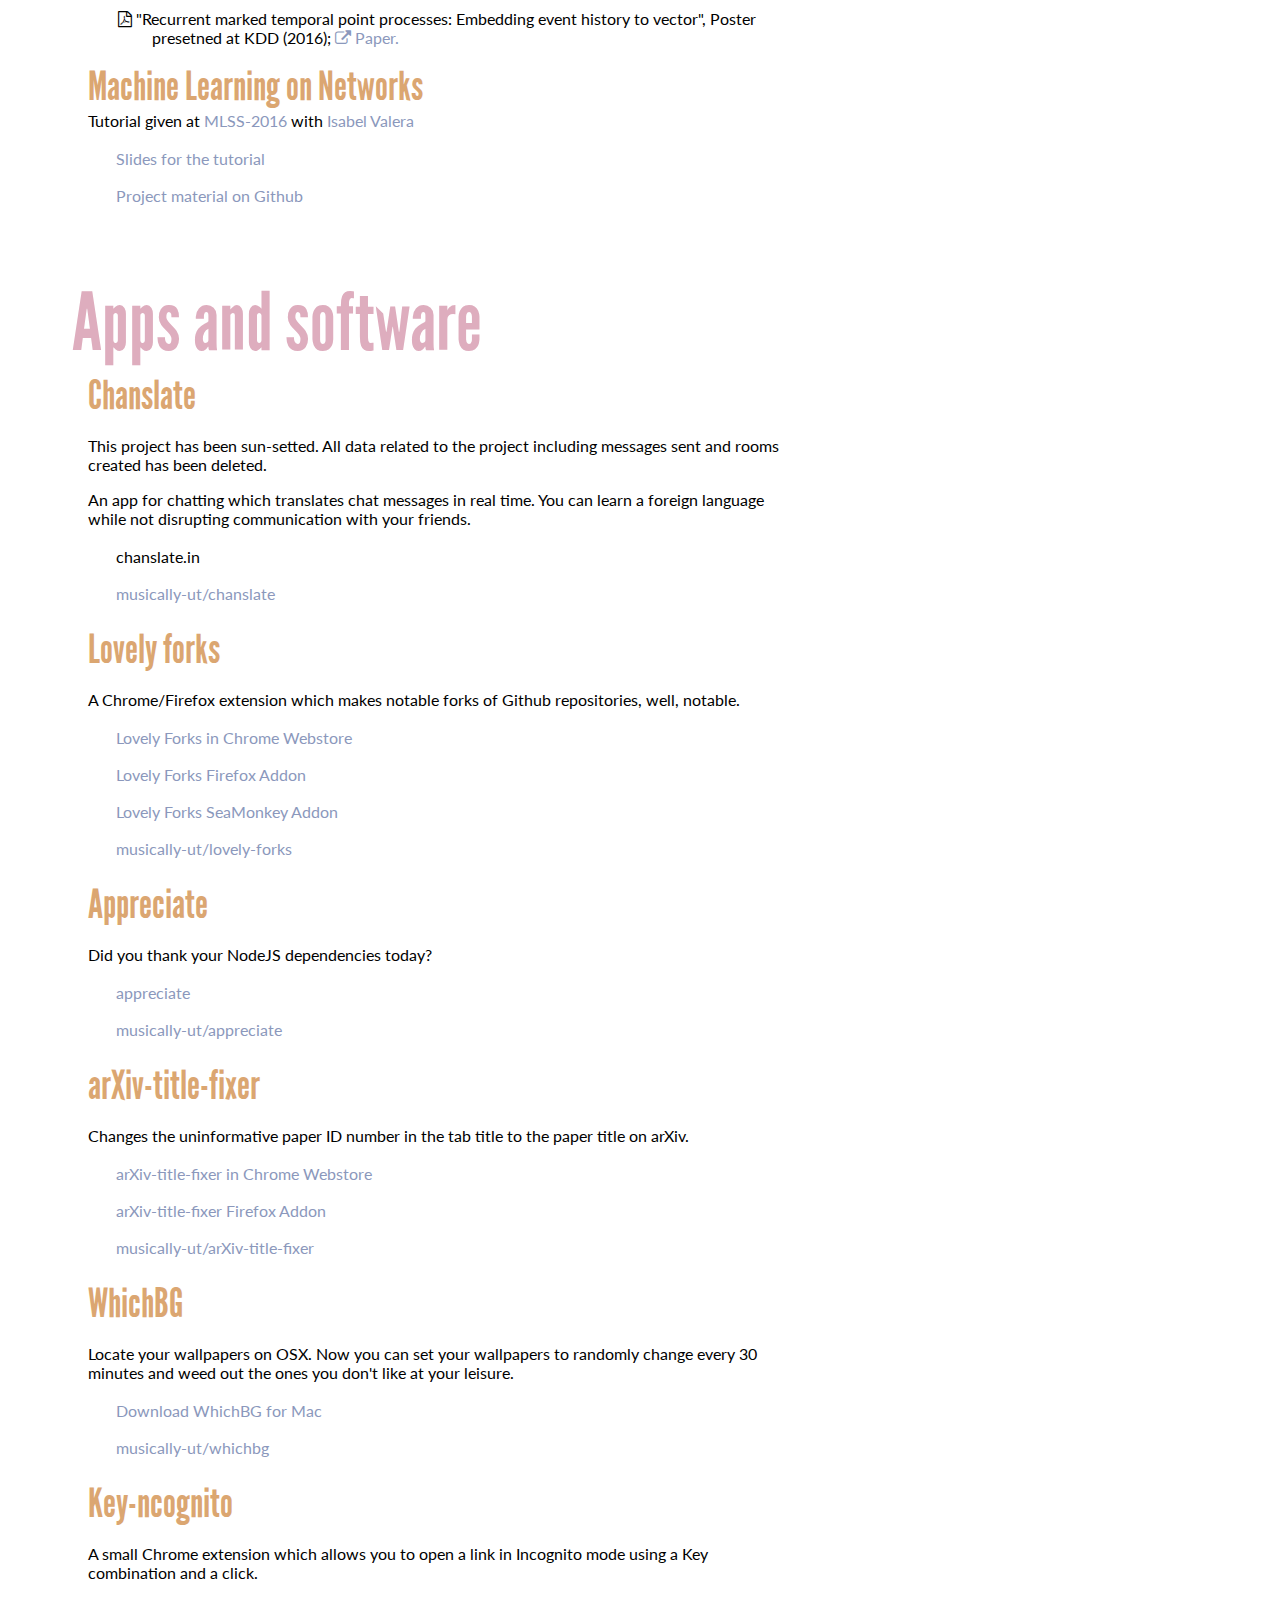
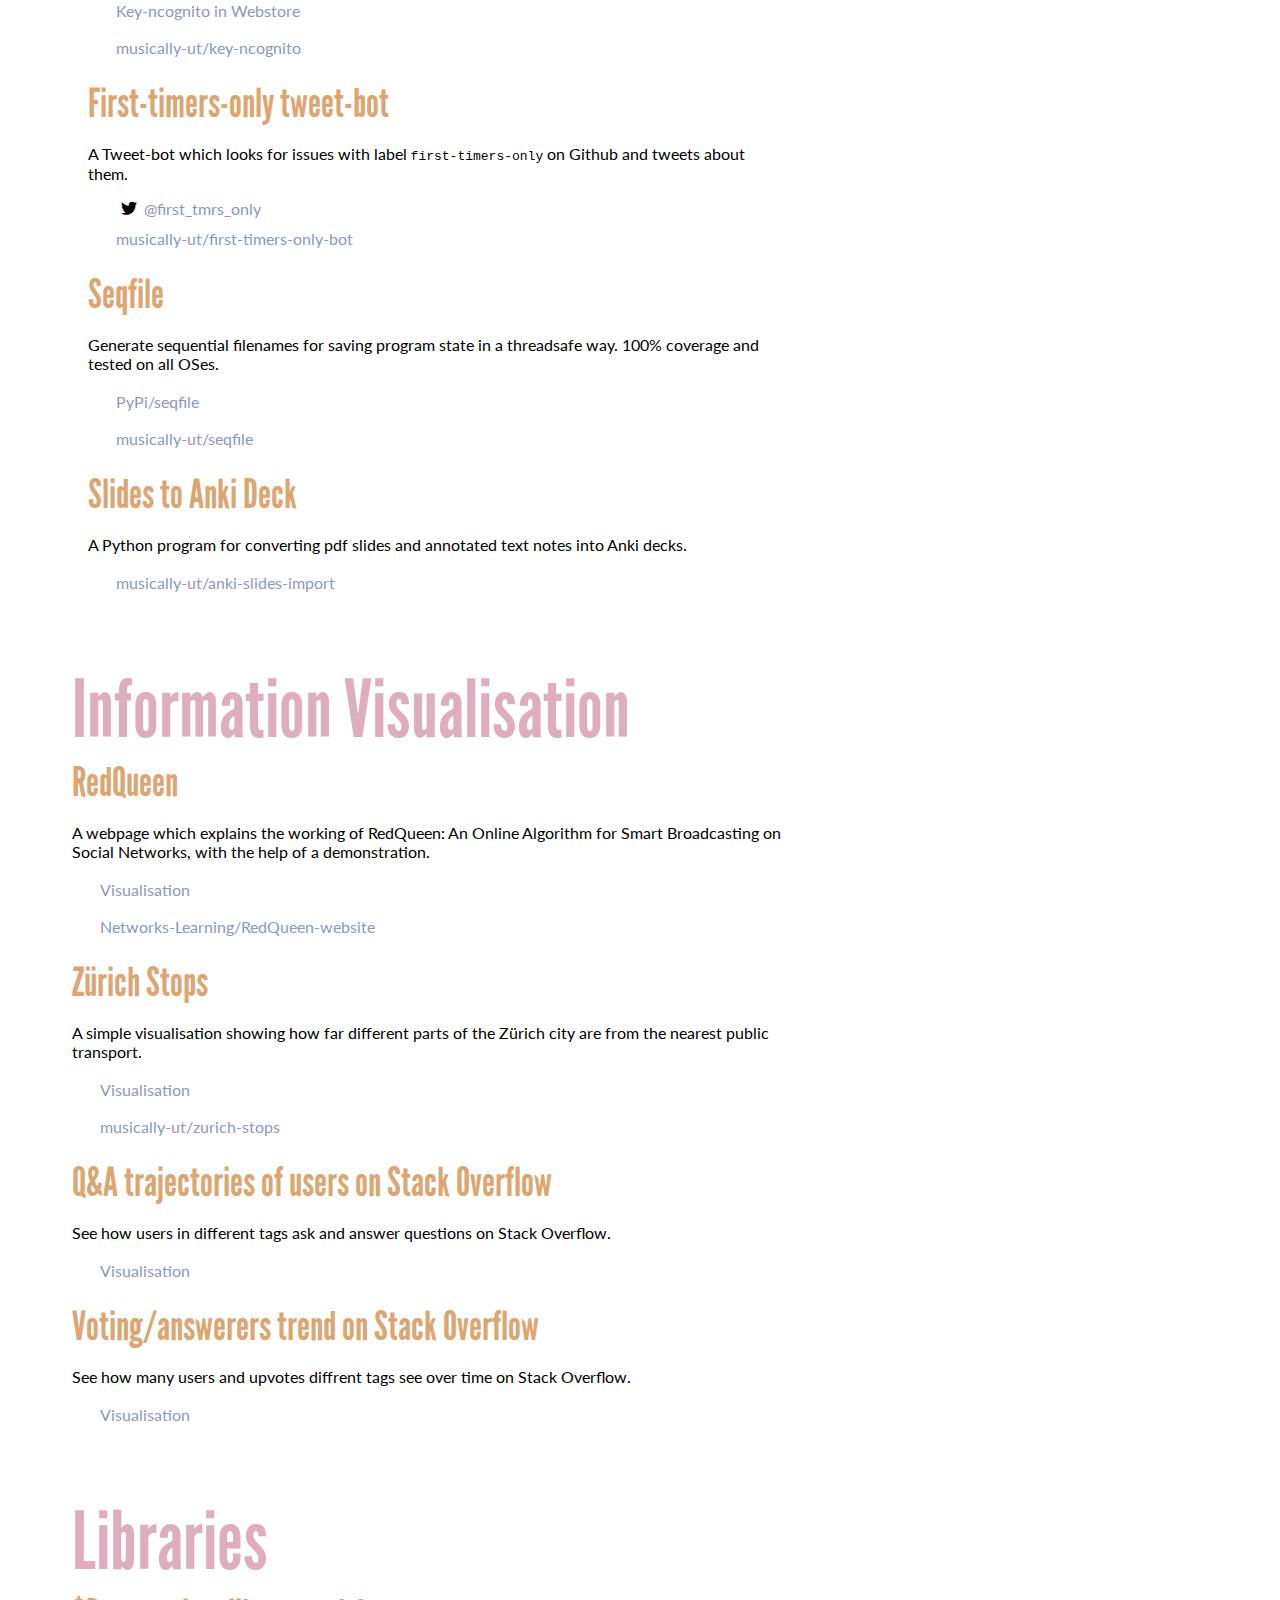
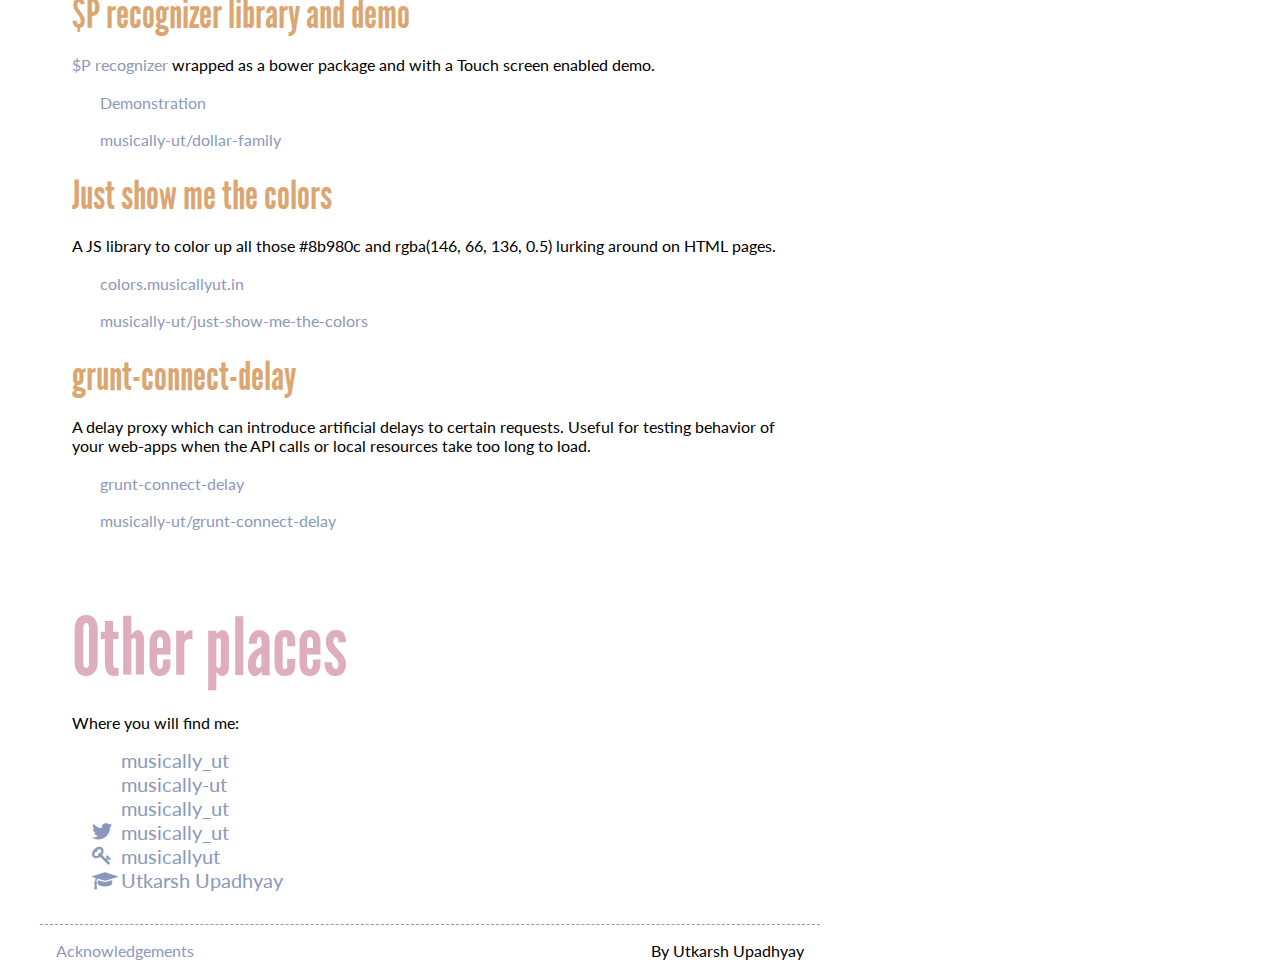
==== commit 8847fb32: "Add Global/Local multi-objective optimization paper." ====
--- a/index.html
+++ b/index.html
@@ -74,7 +74,7 @@
                     <div class="content projects">
                         <div class="content">
                             <div class="project">
-                                <div class="project-name">CTO @ Reasonal</div>
+                                <div class="project-name">CTO/co-founder @ Reasonal</div>
                                 <div class="project-desc">At <a href="https://reason.al">Reasonal</a>, I am trying to reinvent content management by implementing the algorithms which <a href="https://btabibian.com">Behzad Tabibian</a> (CEO, co-founder) and I have developed over the past several years of research.</div>
                             </div>
                         </div>
@@ -87,6 +87,21 @@
                     <p class="sub-header">You can find my <a href="/docs/utkarsh-upadhyay-cv.pdf"><i class="fa fa-id-card"></i> CV here</a>.</p>
 
                     <div class="content projects">
+                        <div class="content">
+                            <div class="project">
+                                <div class="project-name">Optimizing Global and Local Objectives </div>
+                                <div class="project-desc">
+                                    <p>I worked with <a href="https://amitasinghchauhan.in">Amita Singh</a>, Jannicke Baalsrud and Haugea Magnus Wiktorssona, on the problem of bringing together local and global stakeholders in city-wide urban logistics with the help of simulations and multi-objective optimization to solve real world problems. We used SUMO with NSGA-II to optimize city-wide emissions as well as noise in certain neighborhoods as a case study in two European cities.
+                                    </p>
+                                    <ul class="details-list">
+                                        <li>
+                                            <i class="icon fa fa-file-pdf-o"></i>
+                                            "Optimizing local and global objectives for sustainable mobility in urban areas" ~ Journal of Urban Mobility (2022); <a href="https://www.sciencedirect.com/science/article/pii/S2667091721000121"><i class="fa fa-external-link"></i> Open Access Paper.</a>
+                                        </li>
+                                    </ul>
+                                </div>
+                            </div>
+                        </div>
                         <div class="content">
                             <div class="project">
                                 <div class="project-name">Large-scale randomized experiments for more effective memorization</div>
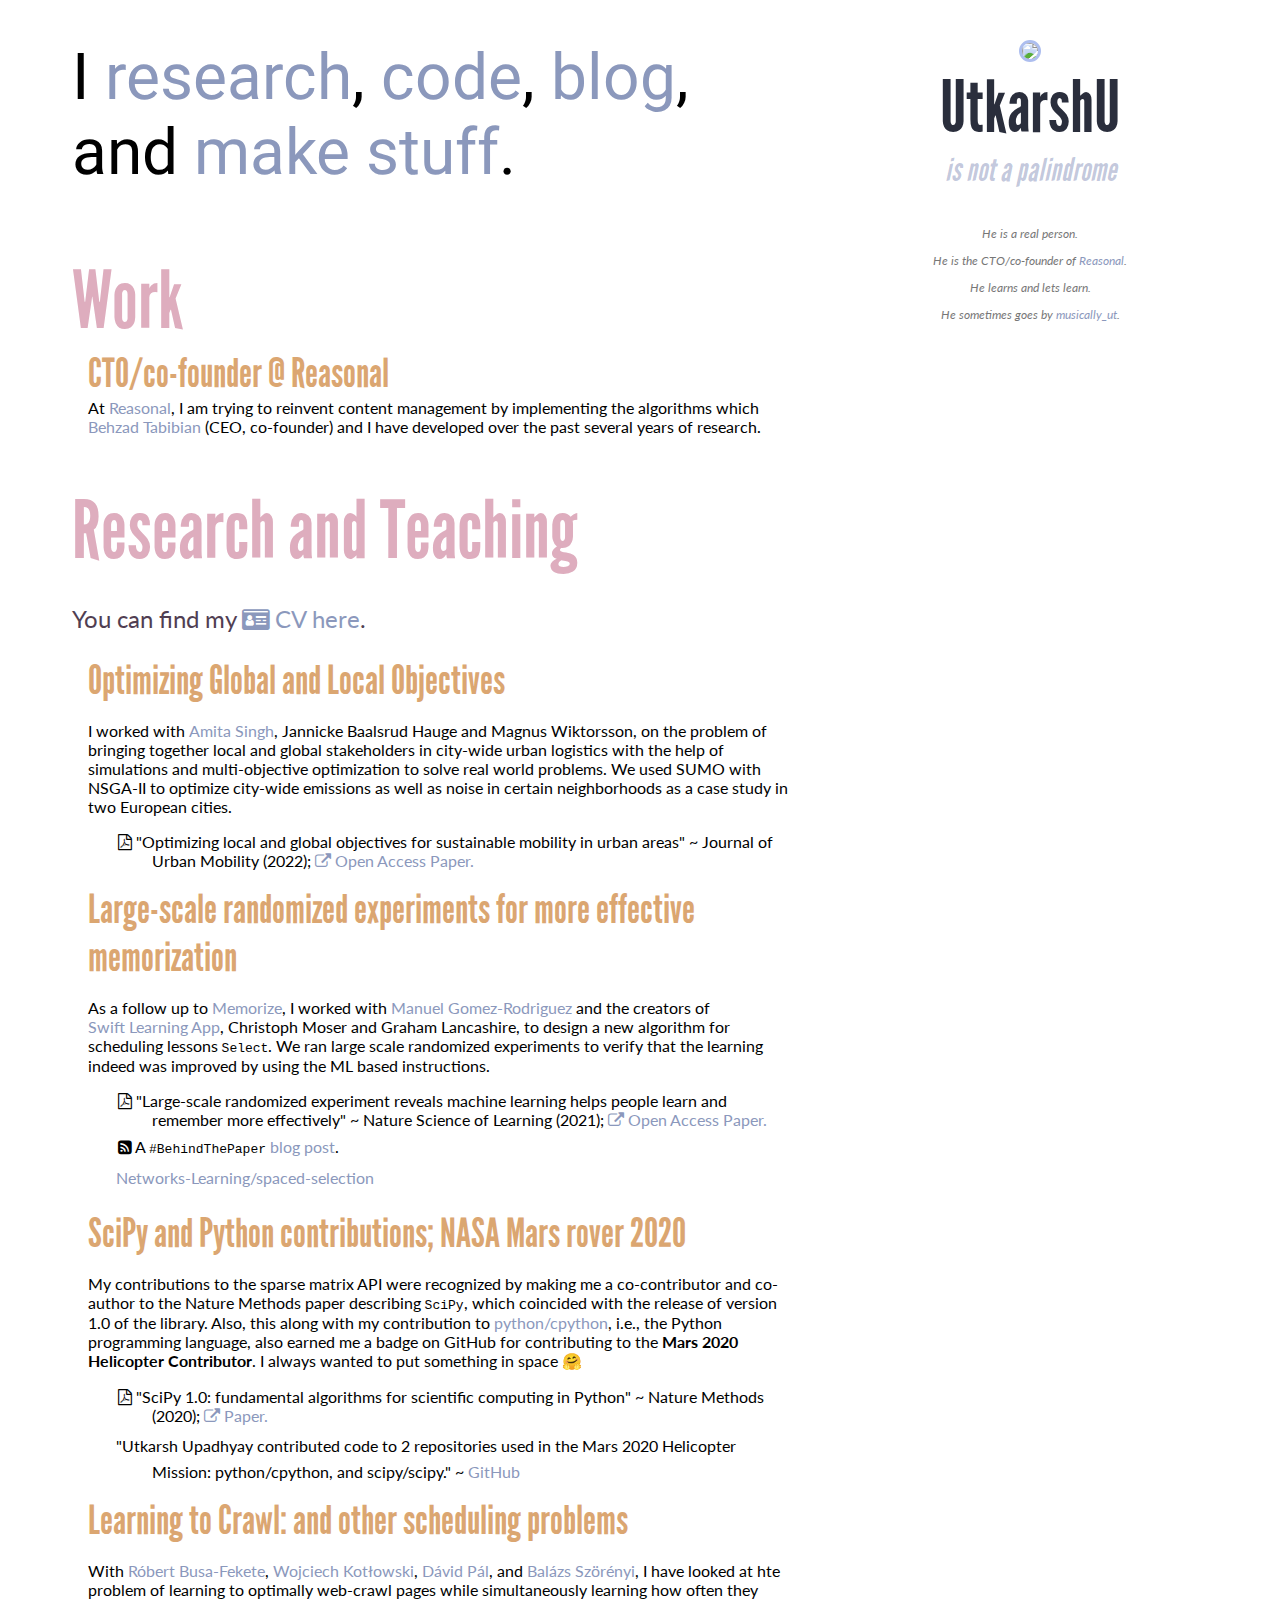
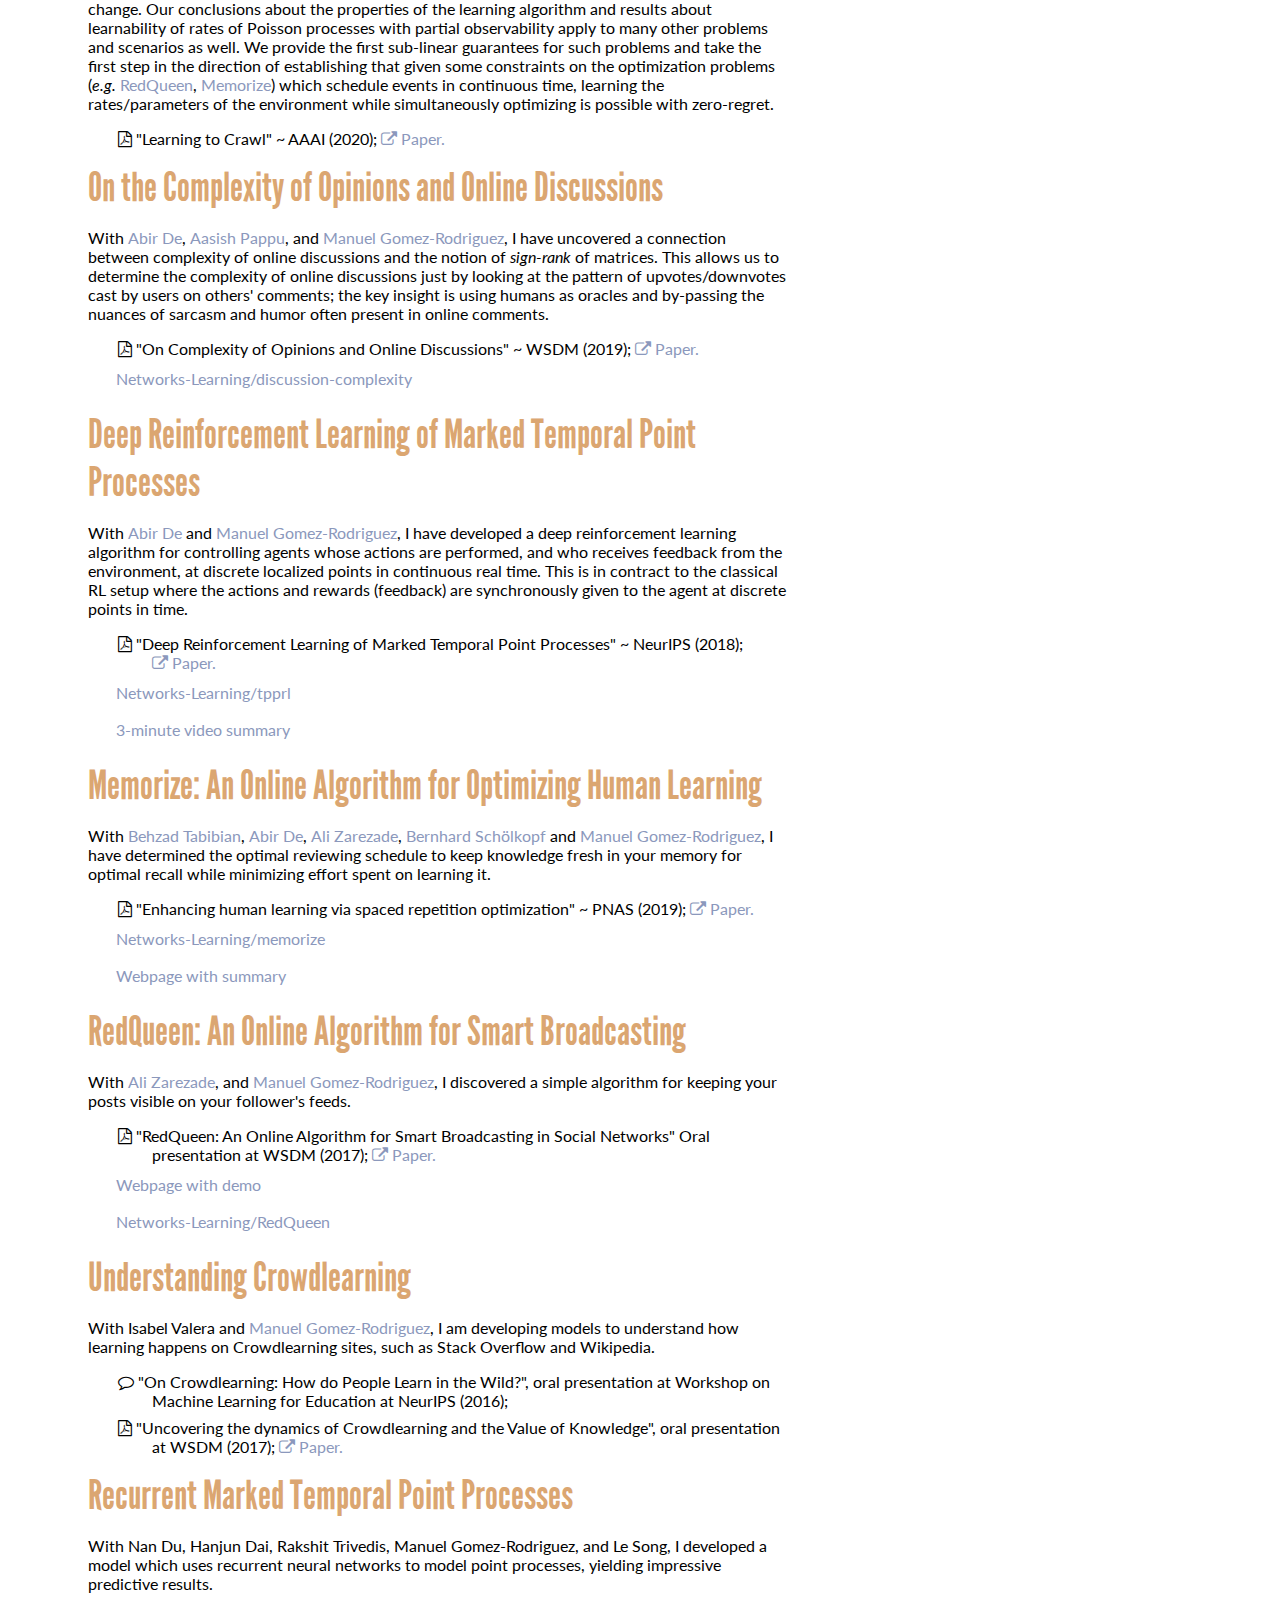
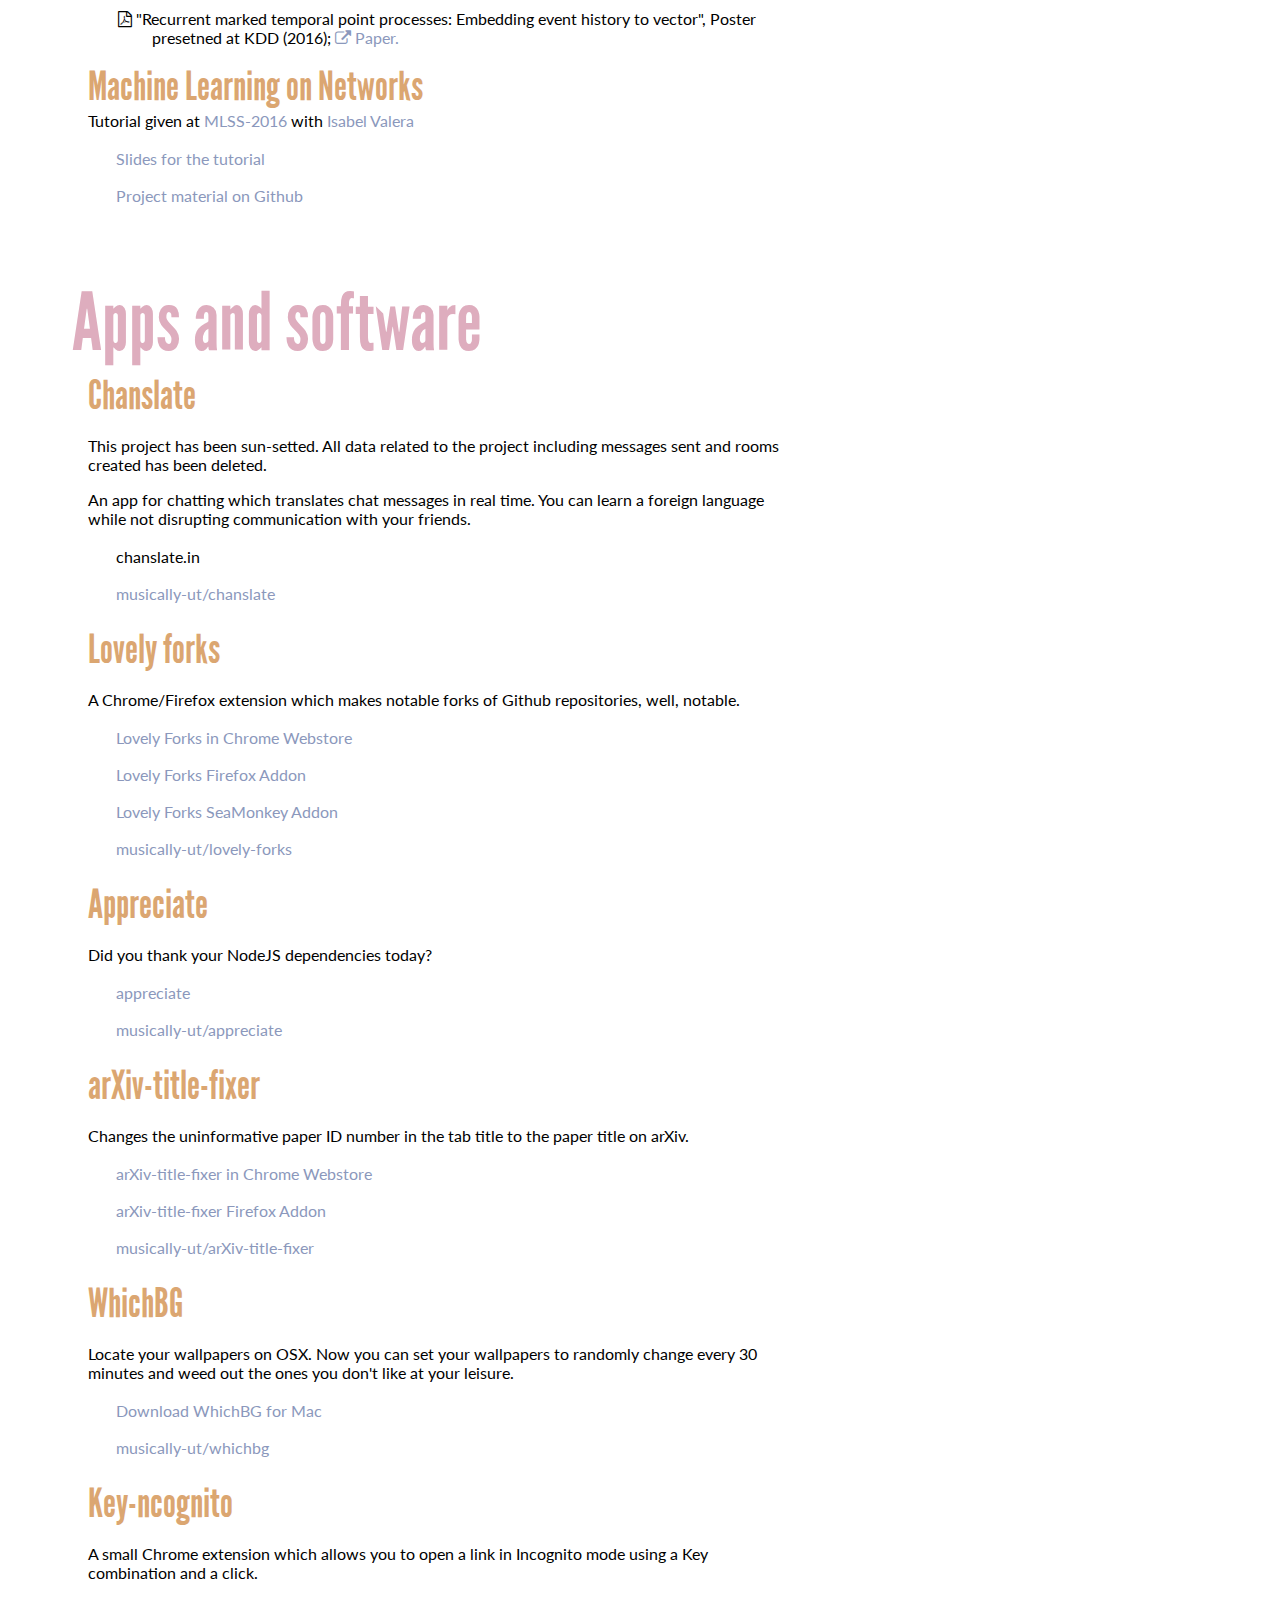
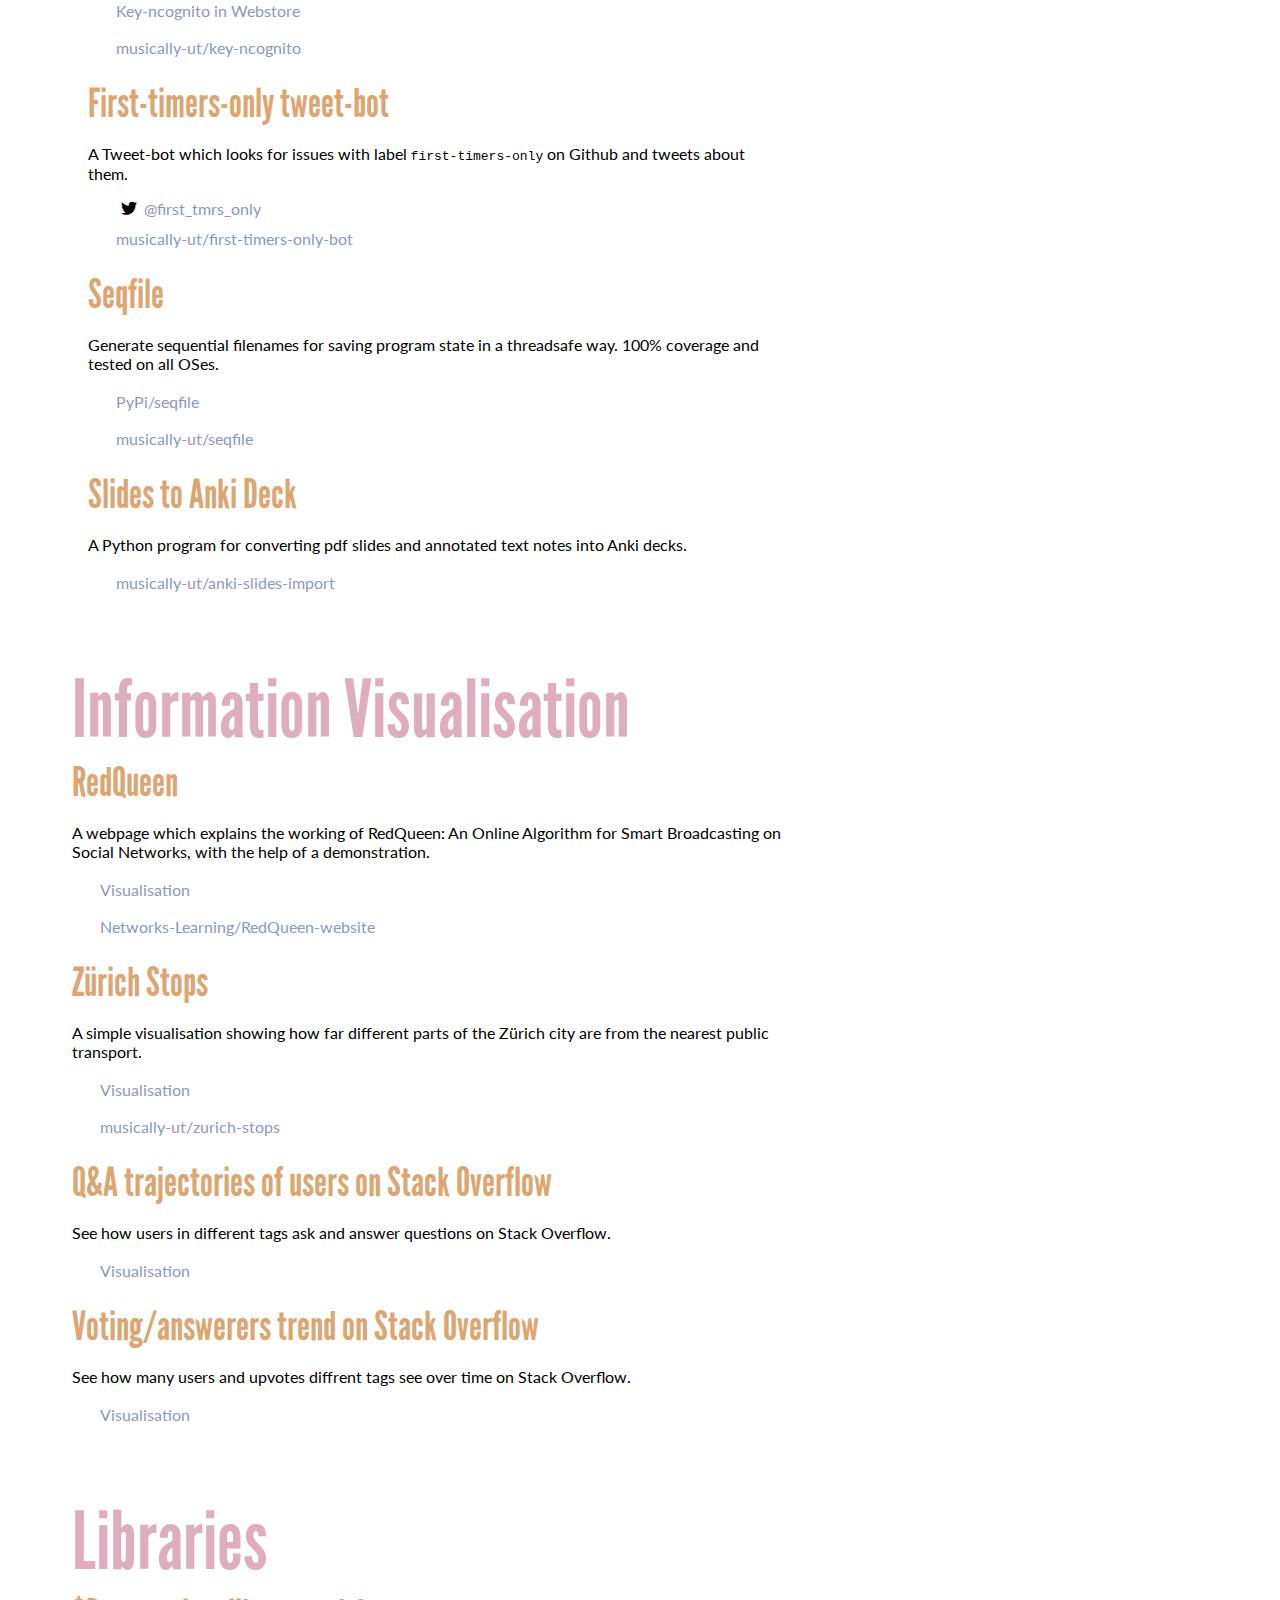
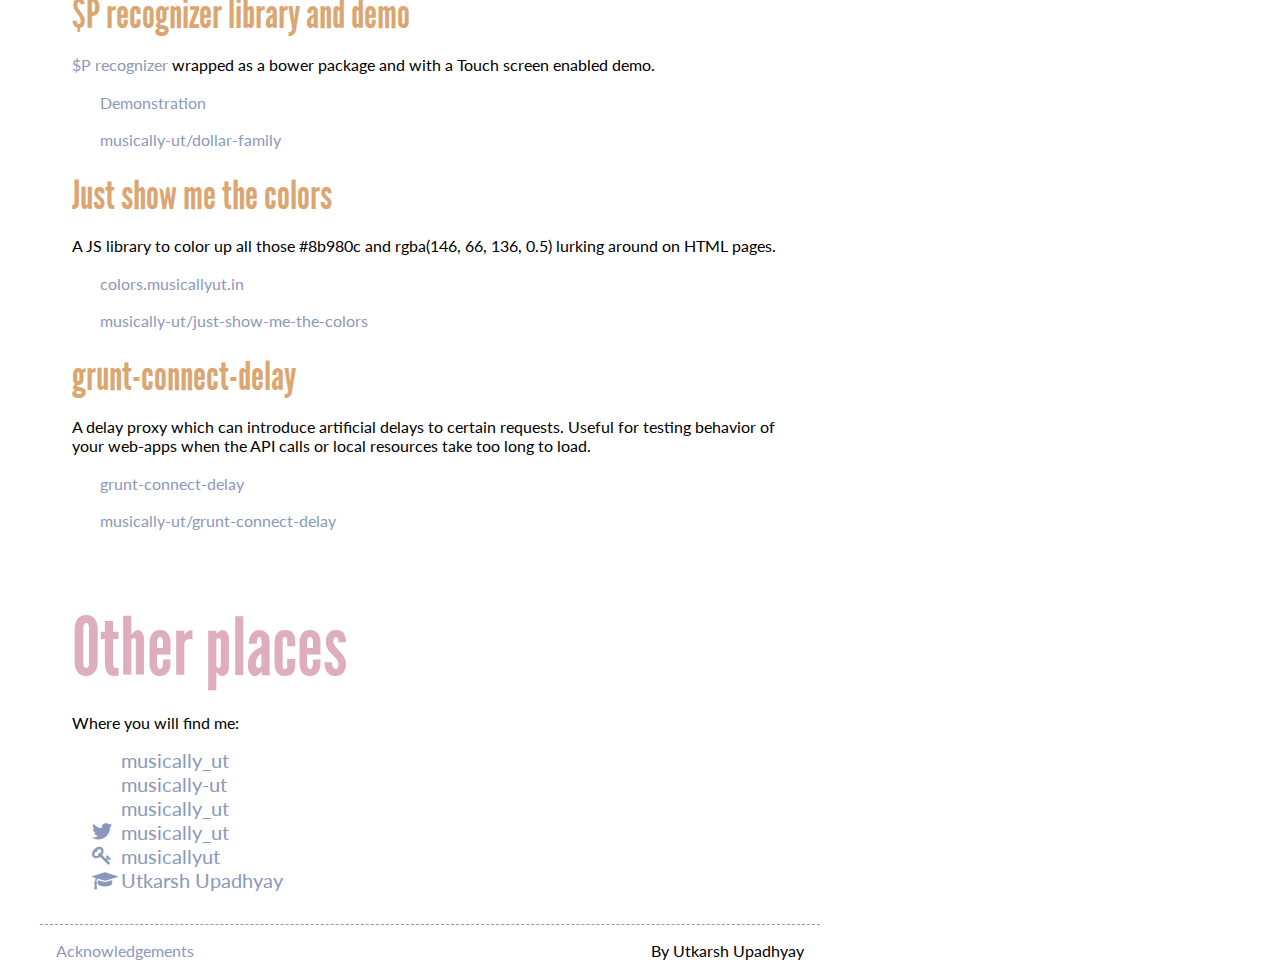
==== commit 6857ec52: "Fix links and typos in names." ====
--- a/index.html
+++ b/index.html
@@ -91,7 +91,7 @@
                             <div class="project">
                                 <div class="project-name">Optimizing Global and Local Objectives </div>
                                 <div class="project-desc">
-                                    <p>I worked with <a href="https://amitasinghchauhan.in">Amita Singh</a>, Jannicke Baalsrud and Haugea Magnus Wiktorssona, on the problem of bringing together local and global stakeholders in city-wide urban logistics with the help of simulations and multi-objective optimization to solve real world problems. We used SUMO with NSGA-II to optimize city-wide emissions as well as noise in certain neighborhoods as a case study in two European cities.
+                                    <p>I worked with <a href="https://amitasingh.in">Amita Singh</a>, Jannicke Baalsrud Hauge and Magnus Wiktorsson, on the problem of bringing together local and global stakeholders in city-wide urban logistics with the help of simulations and multi-objective optimization to solve real world problems. We used SUMO with NSGA-II to optimize city-wide emissions as well as noise in certain neighborhoods as a case study in two European cities.
                                     </p>
                                     <ul class="details-list">
                                         <li>
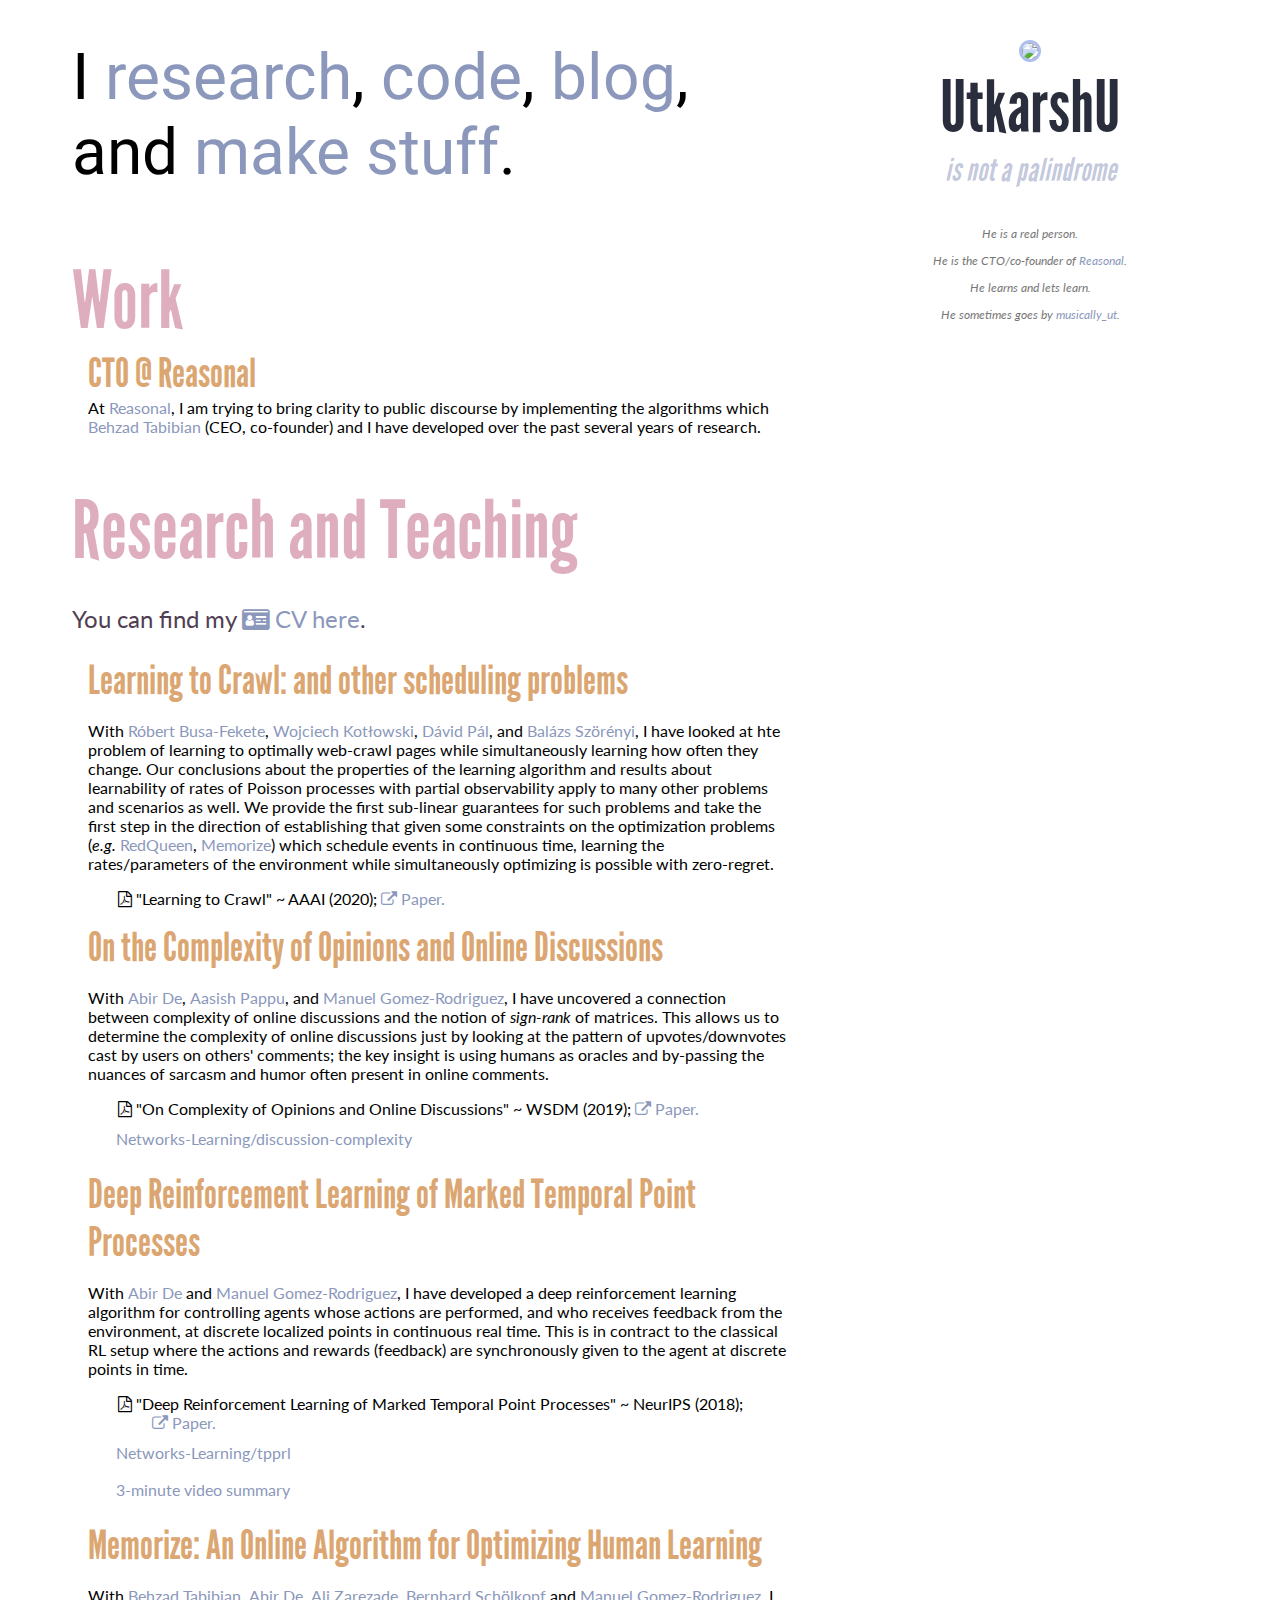
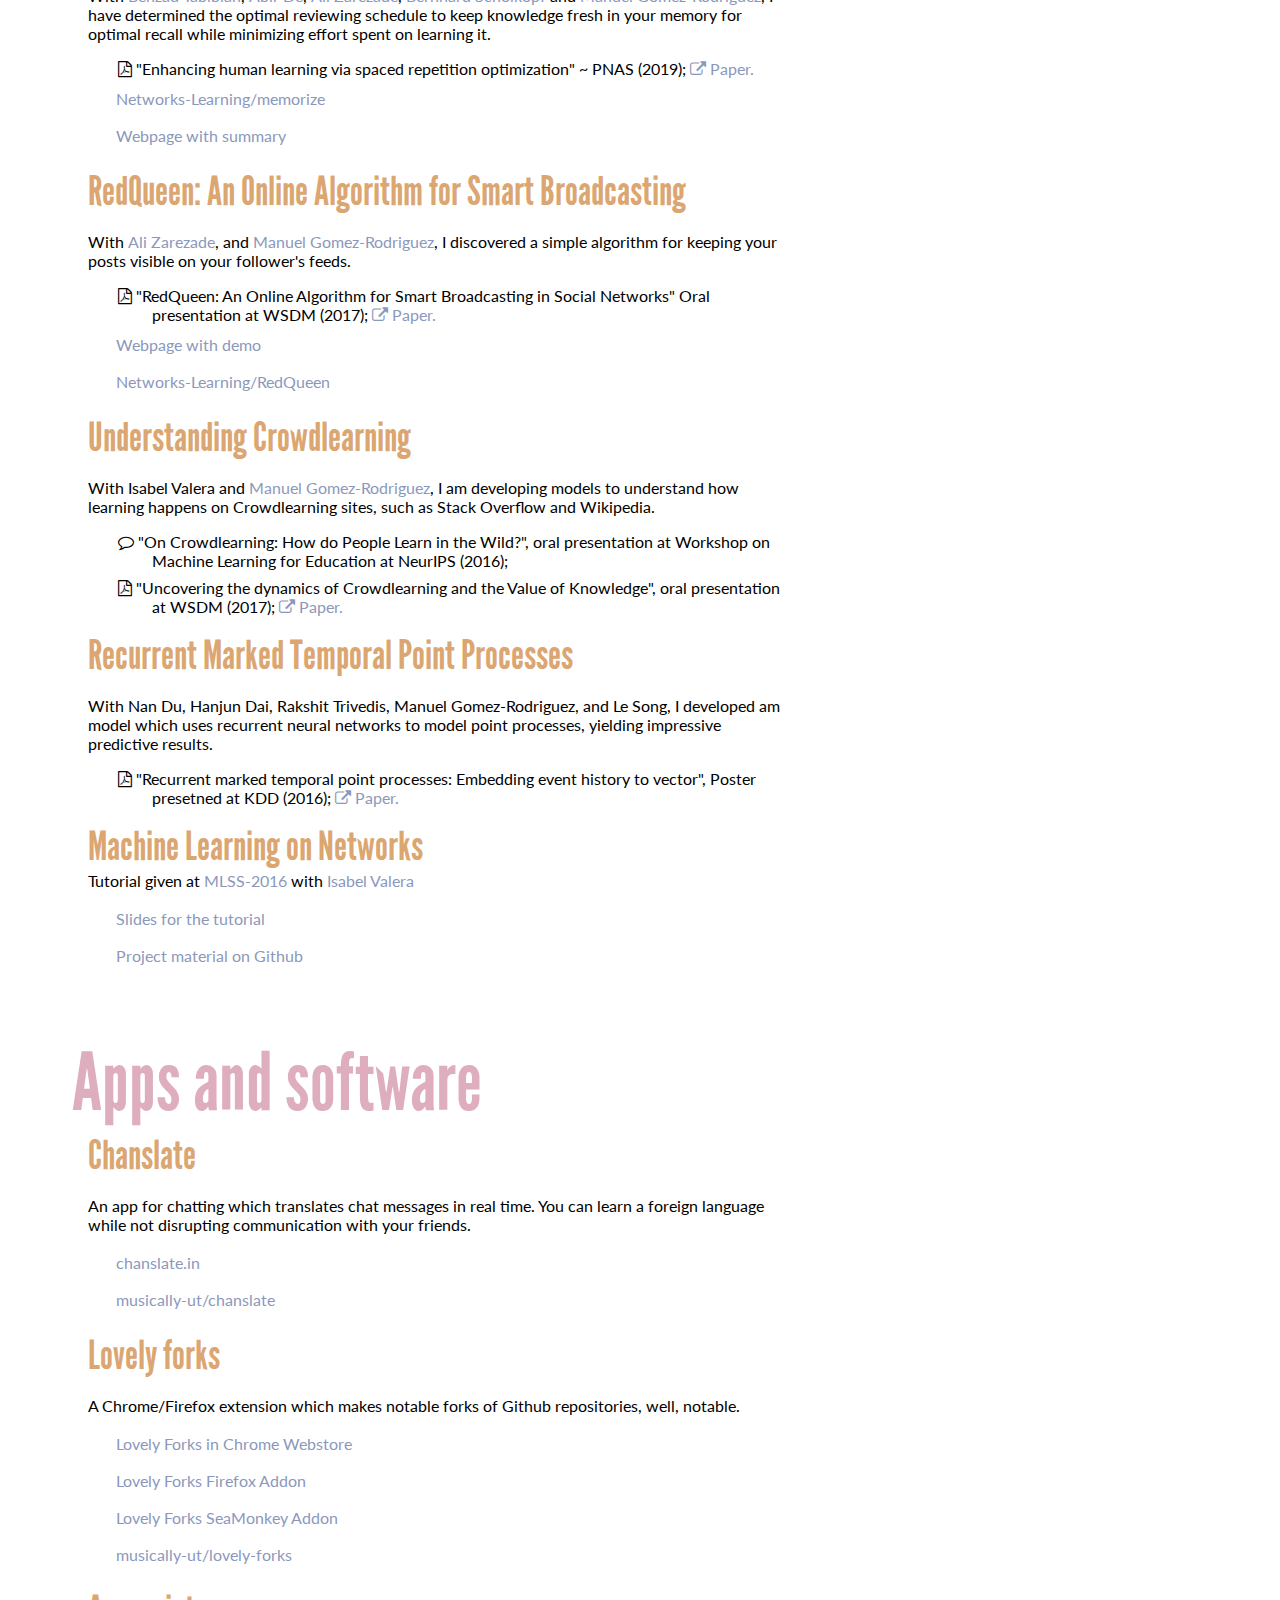
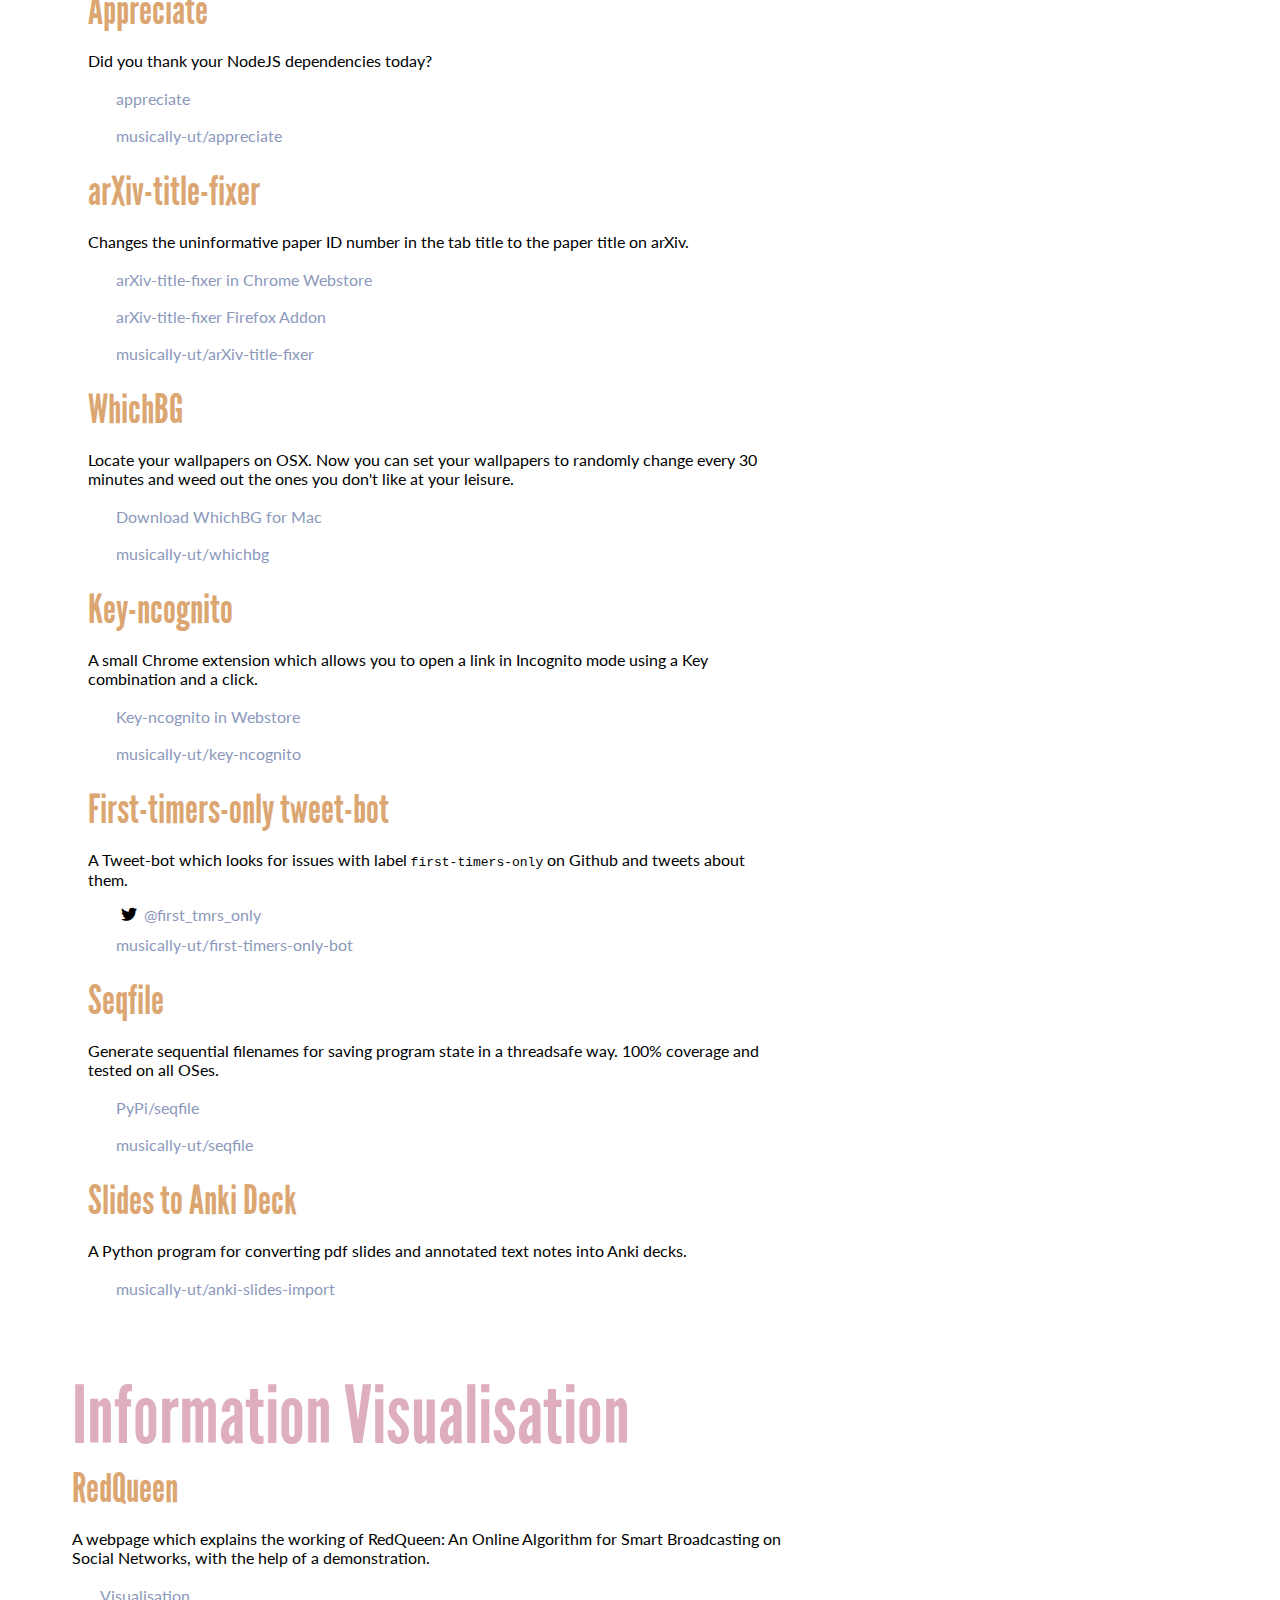
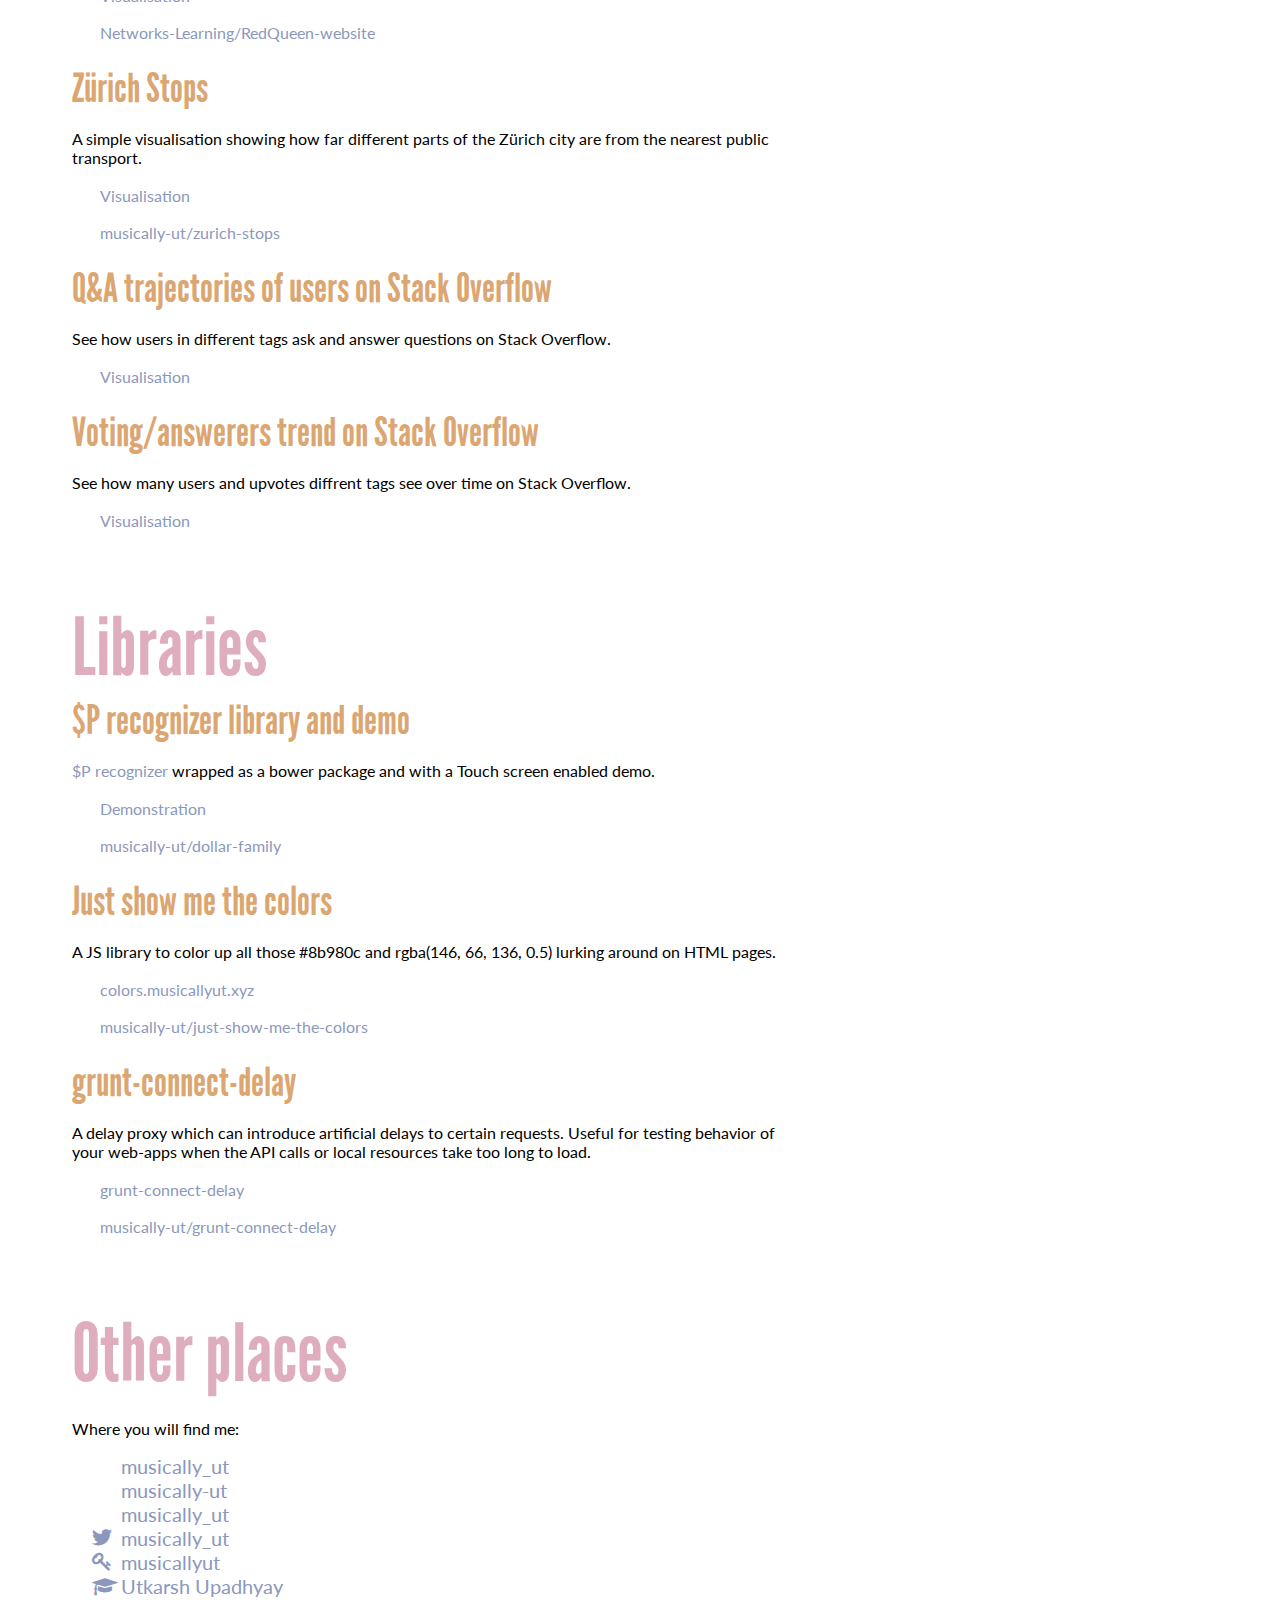
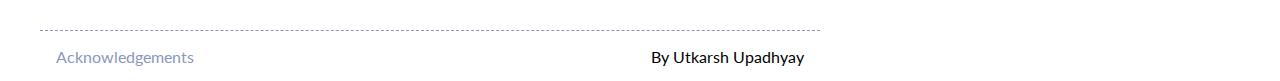
==== commit c712be2f: "Update index.html" ====
--- a/index.html
+++ b/index.html
@@ -32,18 +32,18 @@
         <meta itemprop="image" content="img/musically-ut.png">
 
         <!-- Twitter Card data -->
-        <meta name="twitter:card" content="http://musicallyut.in/img/musically-ut.png">
+        <meta name="twitter:card" content="http://musicallyut.xyz/img/musically-ut.png">
         <meta name="twitter:site" content="@musically_ut">
         <meta name="twitter:title" content="musically_ut">
         <meta name="twitter:description" content="Utkarsh's homepage">
         <meta name="twitter:creator" content="@musically_ut">
         <!-- Twitter summary card with large image must be at least 280x150px -->
-        <meta name="twitter:image:src" content="http://musicallyut.in/img/musically-ut.png">
+        <meta name="twitter:image:src" content="http://musicallyut.xyz/img/musically-ut.png">
 
         <!-- Open Graph data -->
         <meta property="og:title" content="musically-ut" />
-        <meta property="og:url" content="http://musicallyut.in" />
-        <meta property="og:image" content="http://musicallyut.in/img/musically-ut.png" />
+        <meta property="og:url" content="http://musicallyut.xyz" />
+        <meta property="og:image" content="http://musicallyut.xyz/img/musically-ut.png" />
         <meta property="og:description" content="Utkarsh's homepage." />
     </head>
 
@@ -66,7 +66,7 @@
 
             <article class="site-content">
                 <section class="leading-content">
-                    I <span class="no-br"><a href="#research">research</a>,</span> <span class="no-br"><a href="https://github.com/musically-ut" rel="me">code</a>,</span> <span class="no-br"><a href="http://blog.musicallyut.in">blog</a>,</span> and <span class="no-br"><a href="#projects">make stuff</a>.</span>
+                    I <span class="no-br"><a href="#research">research</a>,</span> <span class="no-br"><a href="https://github.com/musically-ut" rel="me">code</a>,</span> <span class="no-br"><a href="http://blog.musicallyut.xyz">blog</a>,</span> and <span class="no-br"><a href="#projects">make stuff</a>.</span>
                 </section>
 
                 <section class="follow-up-content">
@@ -74,8 +74,8 @@
                     <div class="content projects">
                         <div class="content">
                             <div class="project">
-                                <div class="project-name">CTO/co-founder @ Reasonal</div>
-                                <div class="project-desc">At <a href="https://reason.al">Reasonal</a>, I am trying to reinvent content management by implementing the algorithms which <a href="https://btabibian.com">Behzad Tabibian</a> (CEO, co-founder) and I have developed over the past several years of research.</div>
+                                <div class="project-name">CTO @ Reasonal</div>
+                                <div class="project-desc">At <a href="https://reason.al">Reasonal</a>, I am trying to bring clarity to public discourse by implementing the algorithms which <a href="https://btabibian.com">Behzad Tabibian</a> (CEO, co-founder) and I have developed over the past several years of research.</div>
                             </div>
                         </div>
                     </div>
@@ -87,62 +87,6 @@
                     <p class="sub-header">You can find my <a href="/docs/utkarsh-upadhyay-cv.pdf"><i class="fa fa-id-card"></i> CV here</a>.</p>
 
                     <div class="content projects">
-                        <div class="content">
-                            <div class="project">
-                                <div class="project-name">Optimizing Global and Local Objectives </div>
-                                <div class="project-desc">
-                                    <p>I worked with <a href="https://amitasingh.in">Amita Singh</a>, Jannicke Baalsrud Hauge and Magnus Wiktorsson, on the problem of bringing together local and global stakeholders in city-wide urban logistics with the help of simulations and multi-objective optimization to solve real world problems. We used SUMO with NSGA-II to optimize city-wide emissions as well as noise in certain neighborhoods as a case study in two European cities.
-                                    </p>
-                                    <ul class="details-list">
-                                        <li>
-                                            <i class="icon fa fa-file-pdf-o"></i>
-                                            "Optimizing local and global objectives for sustainable mobility in urban areas" ~ Journal of Urban Mobility (2022); <a href="https://www.sciencedirect.com/science/article/pii/S2667091721000121"><i class="fa fa-external-link"></i> Open Access Paper.</a>
-                                        </li>
-                                    </ul>
-                                </div>
-                            </div>
-                        </div>
-                        <div class="content">
-                            <div class="project">
-                                <div class="project-name">Large-scale randomized experiments for more effective memorization</div>
-                                <div class="project-desc">
-                                    <p>As a follow up to <a href="#memorize">Memorize</a>, I worked with <a href="https://people.mpi-sws.org/~manuelgr/">Manuel Gomez-Rodriguez</a> and the creators of <a href="https://swift.ch">Swift Learning App</a>, Christoph Moser and Graham Lancashire, to design a new algorithm for scheduling lessons <code>Select</code>. We ran large scale randomized experiments to verify that the learning indeed was improved by using the ML based instructions.
-                                    </p>
-                                    <ul class="details-list">
-                                        <li>
-                                            <i class="icon fa fa-file-pdf-o"></i>
-                                            "Large-scale randomized experiment reveals machine learning helps people learn and remember more effectively" ~ Nature Science of Learning (2021); <a href="https://www.nature.com/articles/s41539-021-00105-8"><i class="fa fa-external-link"></i> Open Access Paper.</a>
-                                        </li>
-                                        <li> <i class="icon fa fa-rss-square"></i> A <code>#BehindThePaper</code> <a href="https://npjscilearncommunity.nature.com/posts/machine-learning-based-instruction-helps-people-memorize-more-effectively">blog post</a>.
-                                        </li>
-                                        <li>
-                                            <i class="devicons devicons-github_badge"></i> <a href="https://github.com/networks-learning/spaced-selection">Networks-Learning/spaced-selection</a>
-                                        </li>
-                                    </ul>
-                                </div>
-                            </div>
-                        </div>
-
-                        <div class="content">
-                            <div class="project">
-                                <div class="project-name">SciPy and Python contributions; NASA Mars rover 2020</div>
-                                <div class="project-desc">
-                                    <p>My contributions to the sparse matrix API were recognized by making me a co-contributor and co-author to the Nature Methods paper describing <code>SciPy</code>, which coincided with the release of version 1.0 of the library. Also, this along with my contribution to <i class="devicons devicons-github_badge"></i> <a href="https://github.com/python/cpython">python/cpython</a>, i.e., the Python programming language, also earned me a badge on GitHub for contributing to the <b>Mars 2020 Helicopter Contributor</b>. I always wanted to put something in space 🤗
-                                    </p>
-                                    <ul class="details-list">
-                                        <li>
-                                            <i class="icon fa fa-file-pdf-o"></i>
-                                            "SciPy 1.0: fundamental algorithms for scientific computing in Python" ~ Nature Methods (2020); <a href="https://www.nature.com/articles/s41592-019-0686-2?es_p=11046330"><i class="fa fa-external-link"></i> Paper.</a>
-                                        </li>
-                                        <li>
-                                            <i class="devicons devicons-github_badge"></i>
-                                            "Utkarsh Upadhyay contributed code to 2 repositories used in the Mars 2020 Helicopter Mission: python/cpython, and scipy/scipy." ~ <a href="https://github.com/musically-ut">GitHub</a>
-                                        </li>
-                                    </ul>
-                                </div>
-                            </div>
-                        </div>
-
                         <div class="content">
                             <div class="project">
                                 <div class="project-name">Learning to Crawl: and other scheduling problems</div>
@@ -286,7 +230,7 @@
                                 <div class="project-name">Recurrent Marked Temporal Point Processes</div>
                                 <div class="project-desc">
 
-                                    <p>With Nan Du, Hanjun Dai, Rakshit Trivedis, Manuel Gomez-Rodriguez, and Le Song, I developed a model which uses recurrent neural networks to model point processes, yielding impressive predictive results.</p>
+                                    <p>With Nan Du, Hanjun Dai, Rakshit Trivedis, Manuel Gomez-Rodriguez, and Le Song, I developed am model which uses recurrent neural networks to model point processes, yielding impressive predictive results.</p>
                                     <ul class="details-list">
                                         <li>
                                             <i class="icon fa fa-file-pdf-o"></i> "Recurrent marked temporal point processes: Embedding event history to vector", Poster presetned at KDD (2016); <a href="http://www.kdd.org/kdd2016/subtopic/view/recurrent-temporal-point-process"><i class="fa fa-external-link"></i> Paper.</a>
@@ -318,10 +262,9 @@
                         <div class="project">
                             <div class="project-name">Chanslate</div>
                             <div class="project-desc">
-                                <p class="bold">This project has been sun-setted. All data related to the project including messages sent and rooms created has been deleted.</p>
                                 <p>An app for chatting which translates chat messages in real time. You can learn a foreign language while not disrupting communication with your friends.</p>
                                 <ul class="details-list">
-                                    <li><i class="devicons devicons-meteor"></i> <span class="strike-out">chanslate.in</span></li>
+                                    <li><i class="devicons devicons-meteor"></i> <a href="https://chanslate.in">chanslate.in</a></li>
                                     <li><i class="devicons devicons-github_badge"></i> <a href="https://github.com/musically-ut/chanslate">musically-ut/chanslate</a></li>
                                 </ul>
                             </div>
@@ -487,7 +430,7 @@
                             <div class="project-desc" id="show-colors">
                                 <p>A JS library to color up all those #8b980c and rgba(146, 66, 136, 0.5) lurking around on HTML pages.</p>
                                 <ul class="details-list">
-                                    <li><i class="devicons devicons-javascript"></i>  <a href="http://colors.musicallyut.in">colors.musicallyut.in</a></li>
+                                    <li><i class="devicons devicons-javascript"></i>  <a href="http://colors.musicallyut.xyz">colors.musicallyut.xyz</a></li>
                                     <li><i class="devicons devicons-github_badge"></i> <a href="https://github.com/musically-ut/just-show-me-the-colors">musically-ut/just-show-me-the-colors</a></li>
                                 </ul>
                             </div>
@@ -522,7 +465,7 @@
 
                 <footer class="site-footer">
                     <section class="left">
-                        <p><a href="http://blog.musicallyut.in/about/">Acknowledgements</a></p>
+                        <p><a href="http://blog.musicallyut.xyz/about/">Acknowledgements</a></p>
                     </section>
                     <section class="right">
                         <p>By Utkarsh Upadhyay</p>
@@ -547,7 +490,7 @@
           m=s.getElementsByTagName(o)[0];a.async=1;a.src=g;m.parentNode.insertBefore(a,m)
           })(window,document,'script','//www.google-analytics.com/analytics.js','ga');
 
-          ga('create', 'UA-48119177-2', 'musicallyut.in');
+          ga('create', 'UA-48119177-2', 'musicallyut.xyz');
           ga('send', 'pageview');
         </script>
     </body>
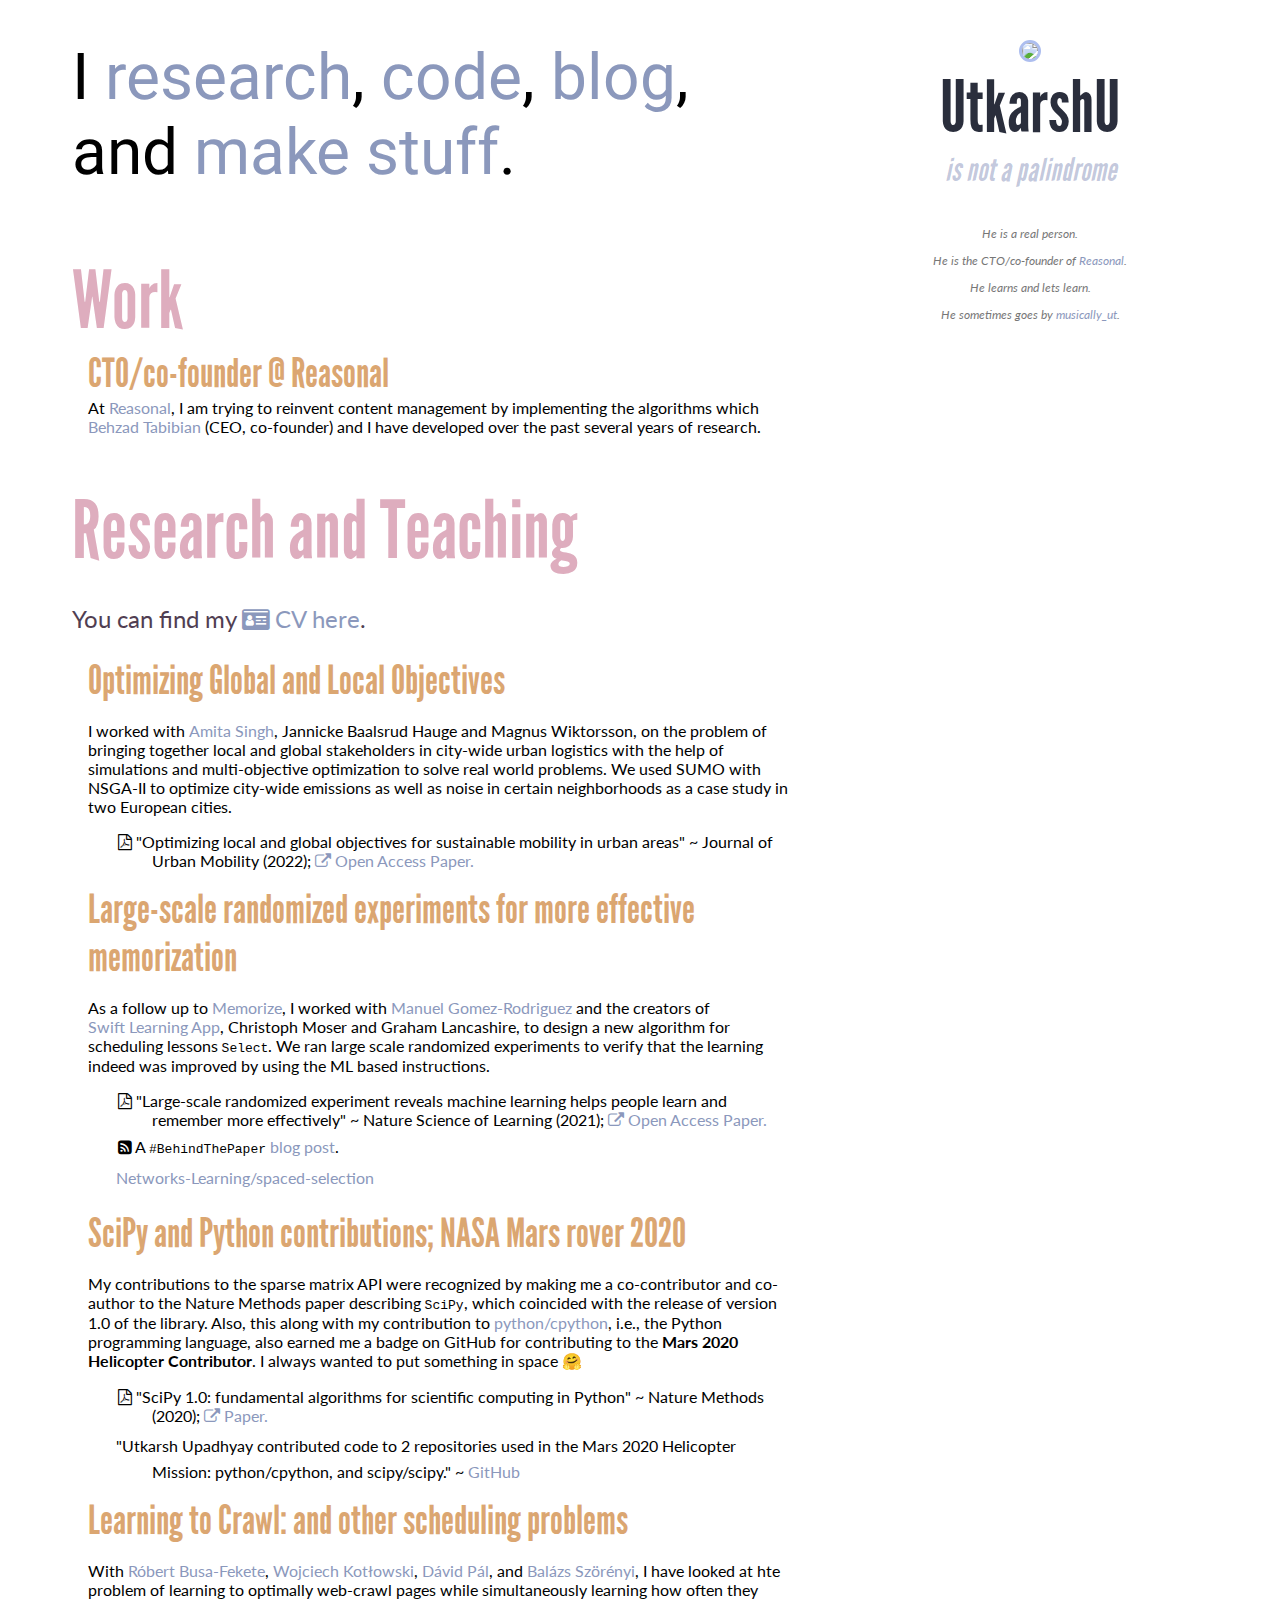
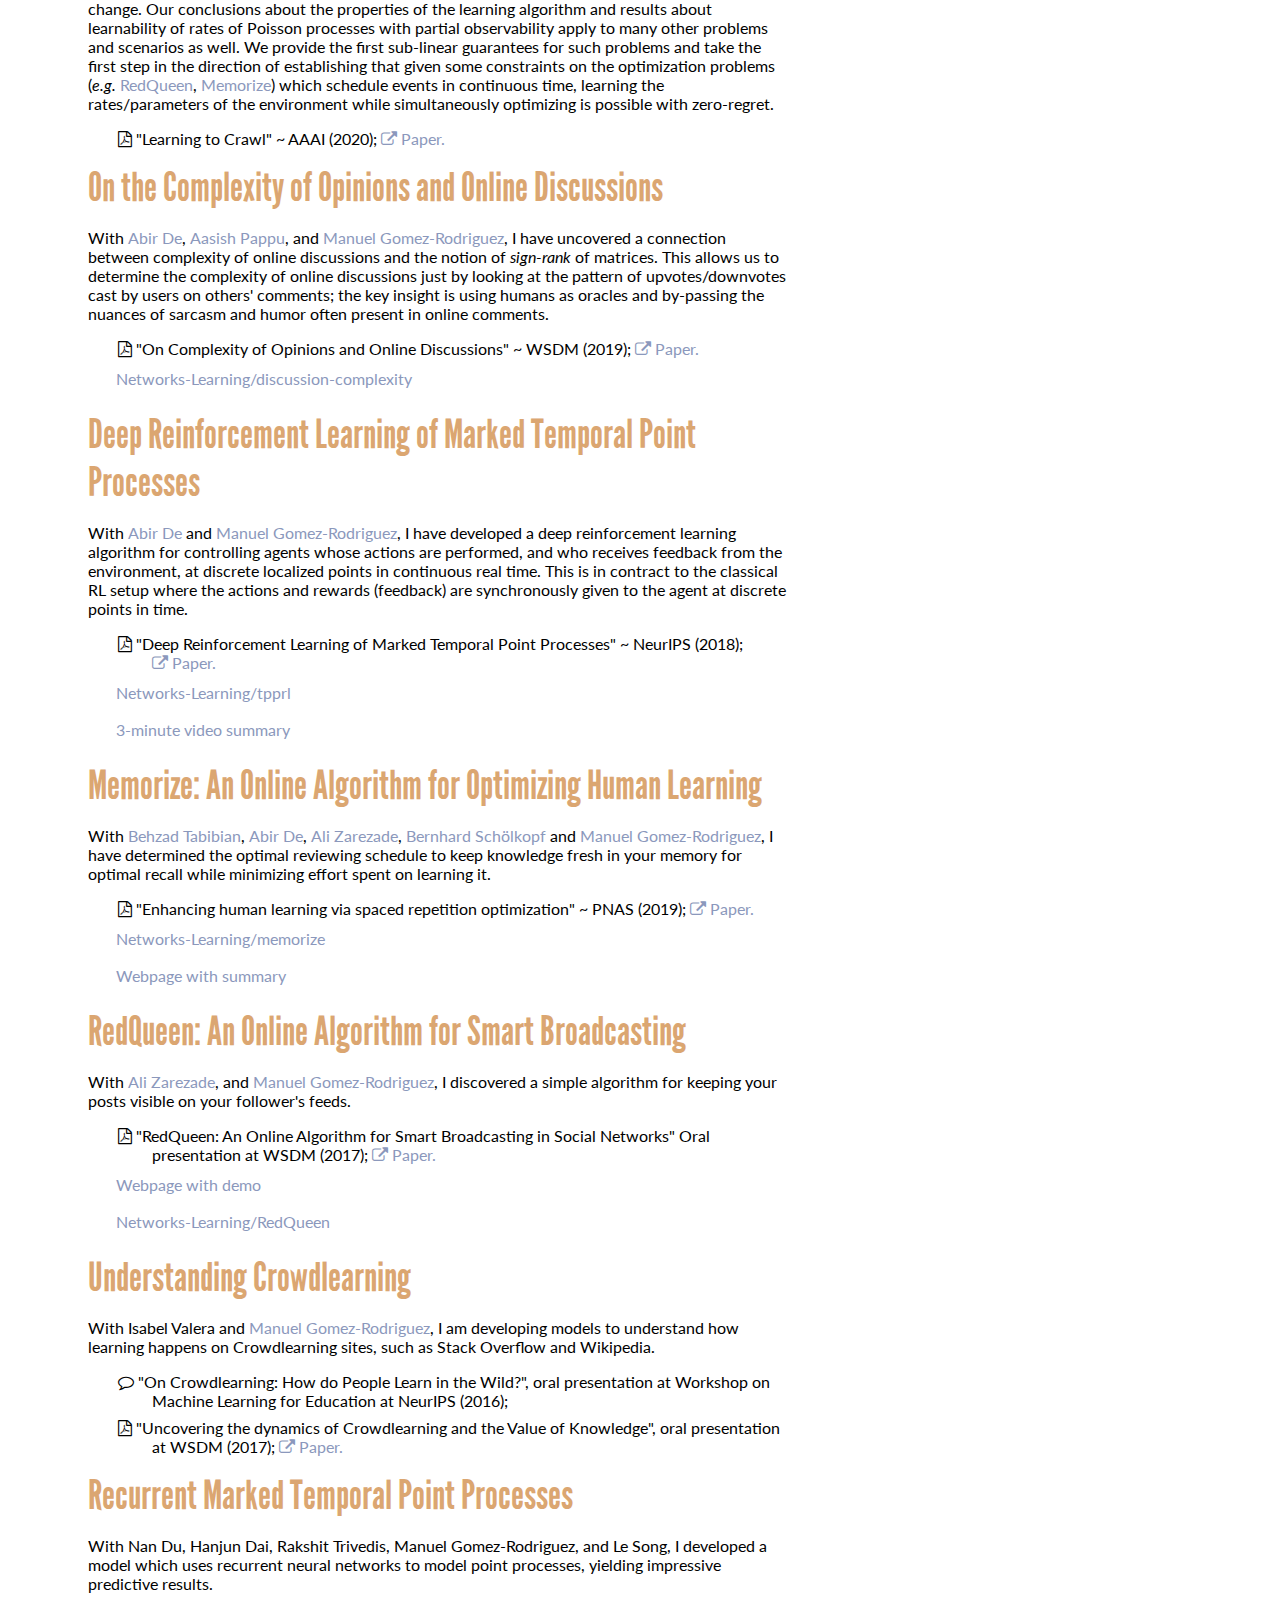
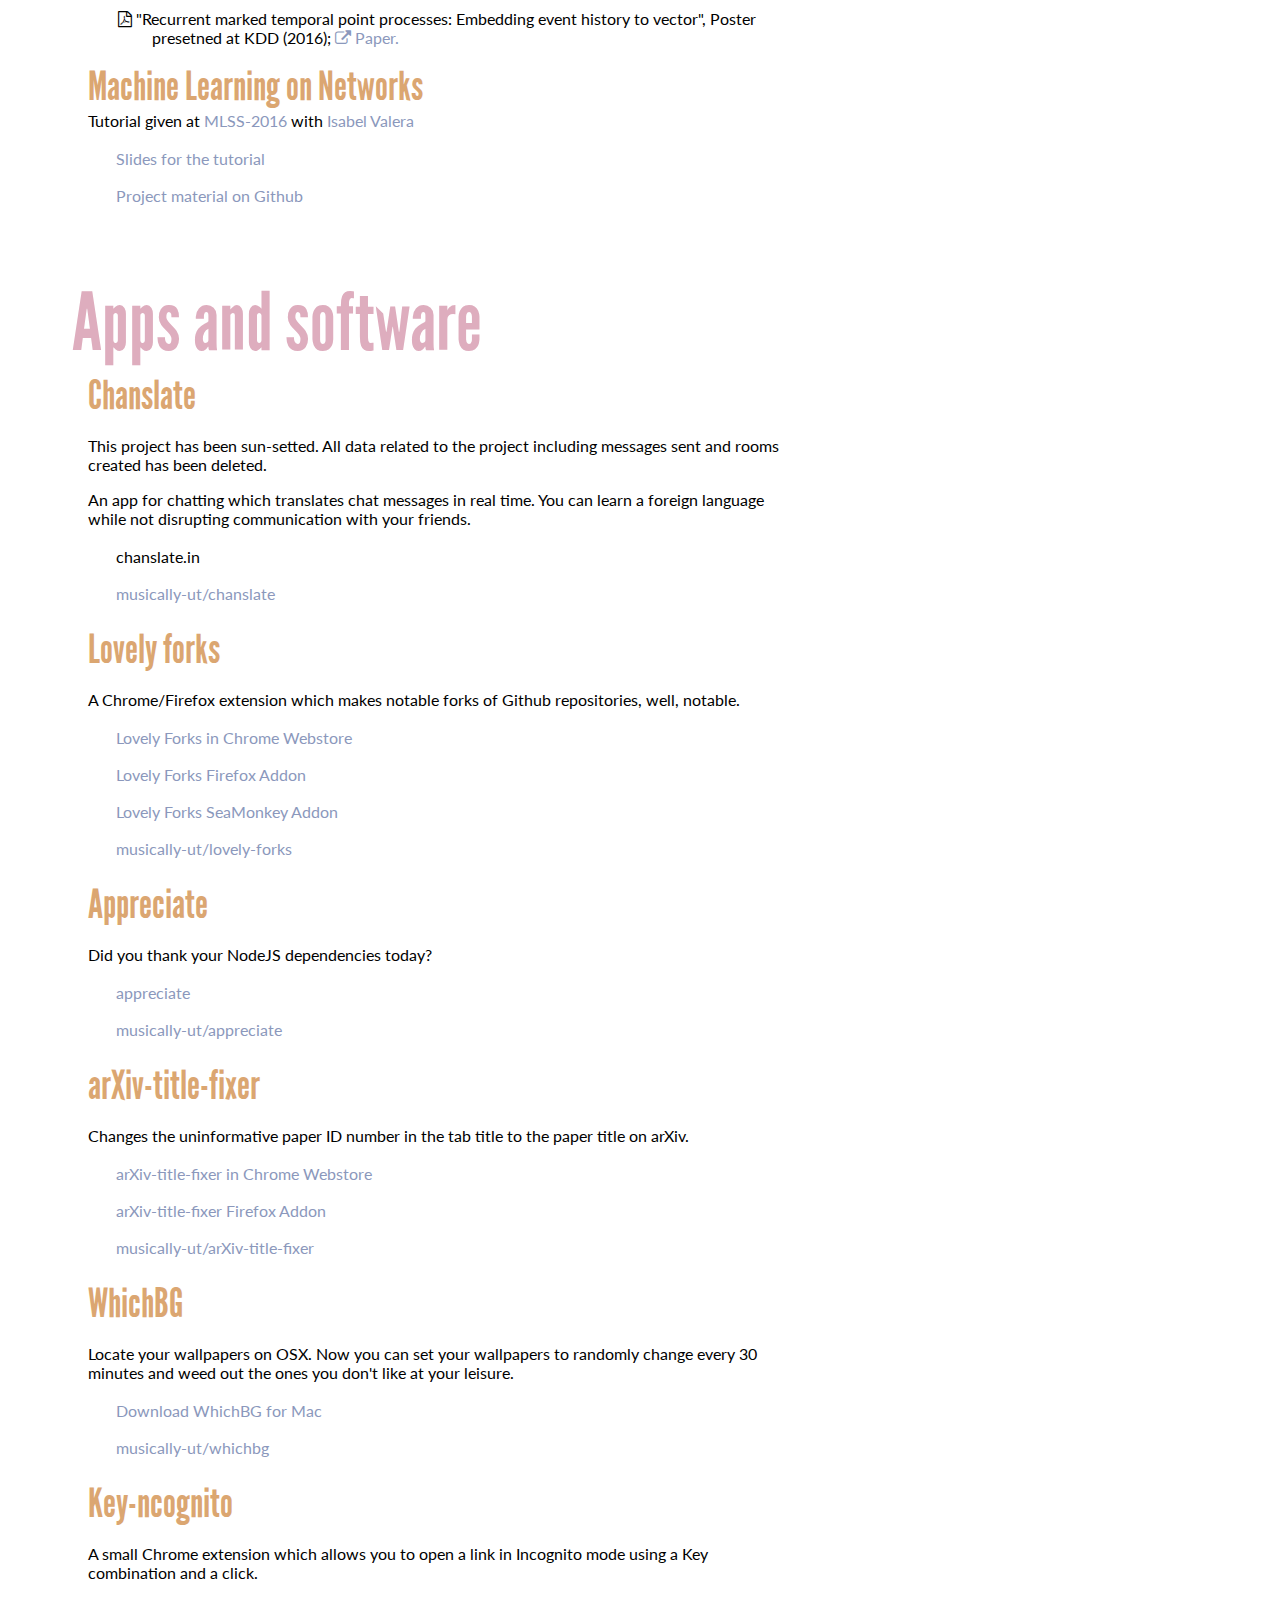
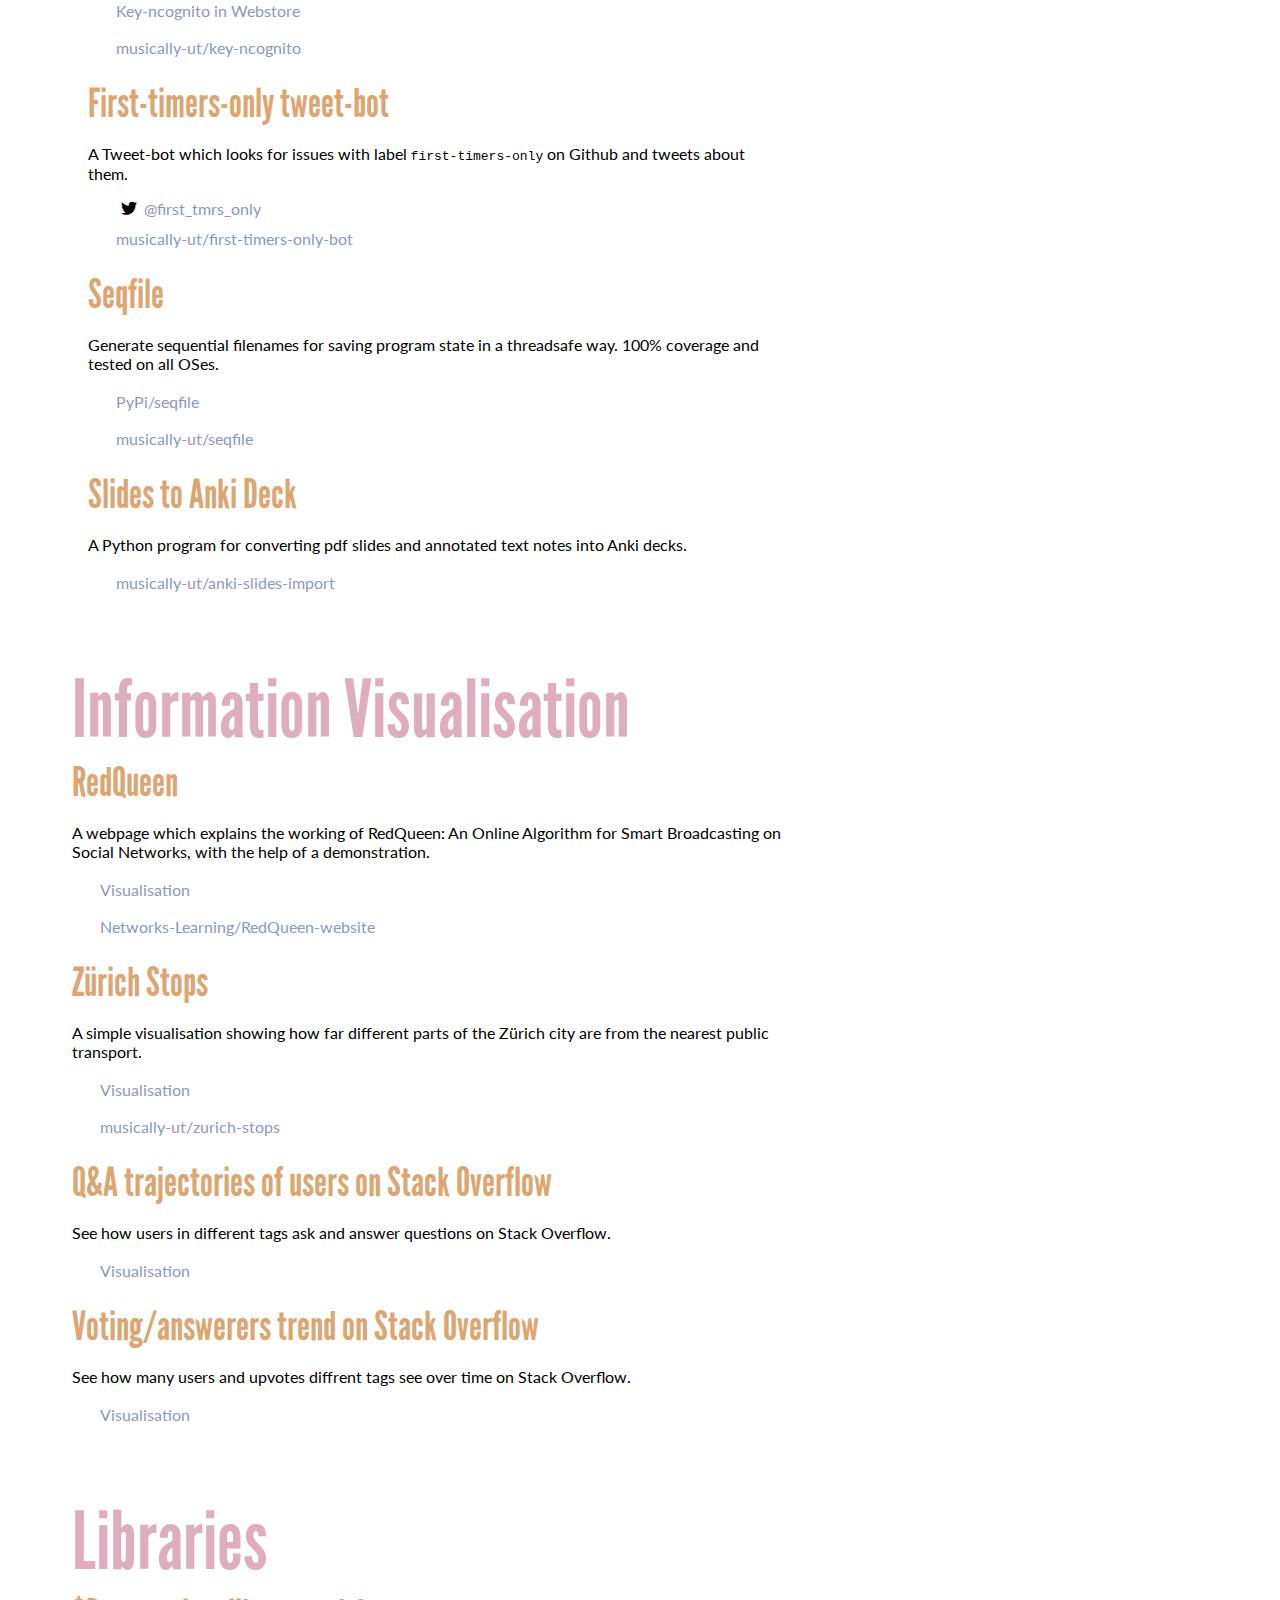
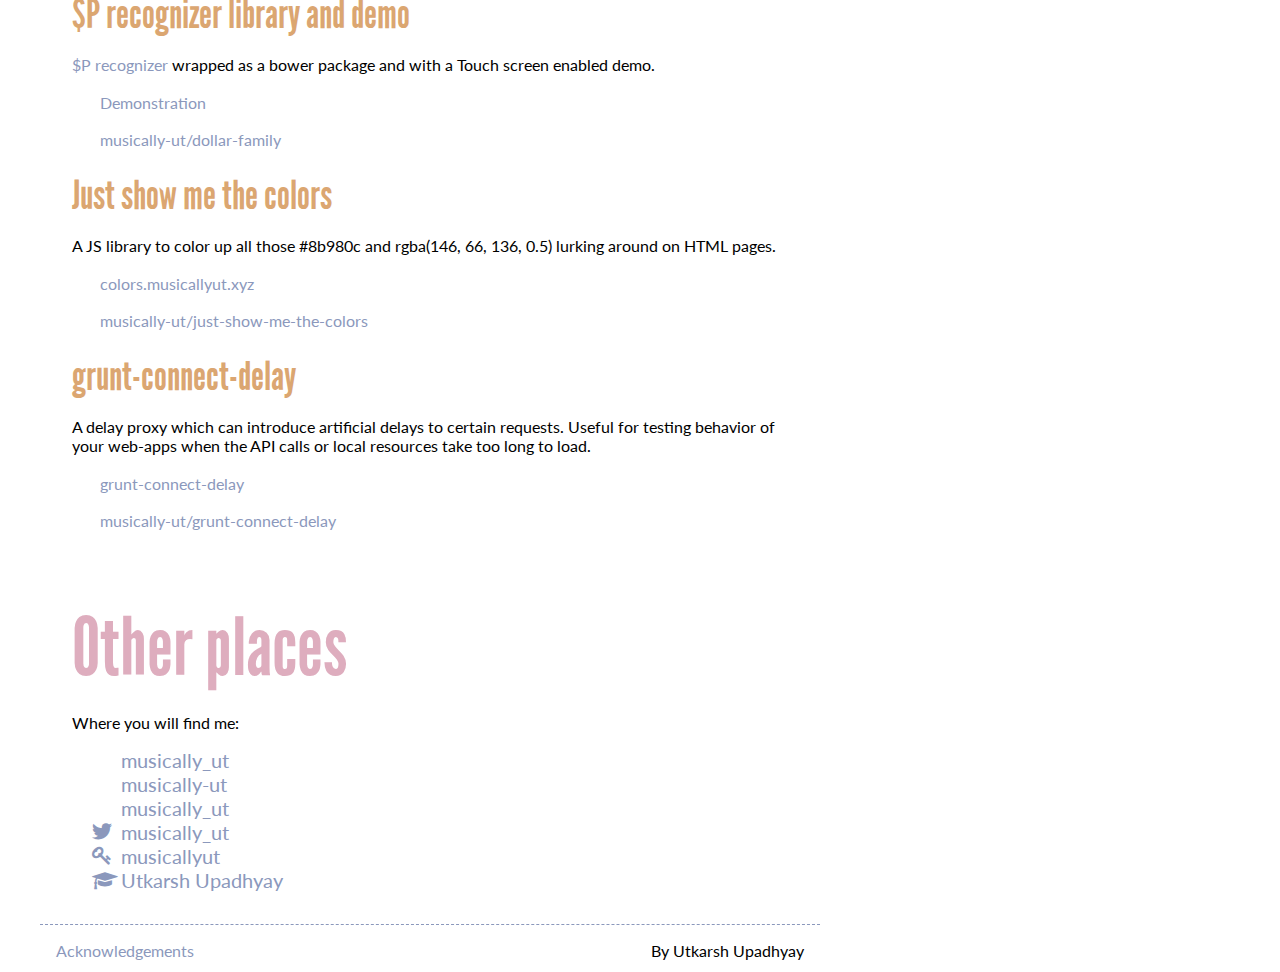
==== commit 8cd8d1d7: "Merge branch 'master' into gh-pages" ====
--- a/index.html
+++ b/index.html
@@ -32,24 +32,24 @@
         <meta itemprop="image" content="img/musically-ut.png">
 
         <!-- Twitter Card data -->
-        <meta name="twitter:card" content="http://musicallyut.xyz/img/musically-ut.png">
+        <meta name="twitter:card" content="https://musicallyut.xyz/img/musically-ut.png">
         <meta name="twitter:site" content="@musically_ut">
         <meta name="twitter:title" content="musically_ut">
         <meta name="twitter:description" content="Utkarsh's homepage">
         <meta name="twitter:creator" content="@musically_ut">
         <!-- Twitter summary card with large image must be at least 280x150px -->
-        <meta name="twitter:image:src" content="http://musicallyut.xyz/img/musically-ut.png">
+        <meta name="twitter:image:src" content="https://musicallyut.xyz/img/musically-ut.png">
 
         <!-- Open Graph data -->
         <meta property="og:title" content="musically-ut" />
-        <meta property="og:url" content="http://musicallyut.xyz" />
-        <meta property="og:image" content="http://musicallyut.xyz/img/musically-ut.png" />
+        <meta property="og:url" content="https://musicallyut.xyz" />
+        <meta property="og:image" content="https://musicallyut.xyz/img/musically-ut.png" />
         <meta property="og:description" content="Utkarsh's homepage." />
     </head>
 
     <body>
         <!--[if lt IE 8]>
-            <p class="chromeframe">You are using an <strong>outdated</strong> browser. Please <a href="http://browsehappy.com/">upgrade your browser</a> or <a href="http://www.google.com/chromeframe/?redirect=true">activate Google Chrome Frame</a> to improve your experience.</p>
+            <p class="chromeframe">You are using an <strong>outdated</strong> browser. Please <a href="https://browsehappy.com/">upgrade your browser</a> or <a href="https://www.google.com/chromeframe/?redirect=true">activate Google Chrome Frame</a> to improve your experience.</p>
         <![endif]-->
         <div id="container">
             <section class="site-header">
@@ -66,7 +66,7 @@
 
             <article class="site-content">
                 <section class="leading-content">
-                    I <span class="no-br"><a href="#research">research</a>,</span> <span class="no-br"><a href="https://github.com/musically-ut" rel="me">code</a>,</span> <span class="no-br"><a href="http://blog.musicallyut.xyz">blog</a>,</span> and <span class="no-br"><a href="#projects">make stuff</a>.</span>
+                    I <span class="no-br"><a href="#research">research</a>,</span> <span class="no-br"><a href="https://github.com/musically-ut" rel="me">code</a>,</span> <span class="no-br"><a href="https://blog.musicallyut.xyz">blog</a>,</span> and <span class="no-br"><a href="#projects">make stuff</a>.</span>
                 </section>
 
                 <section class="follow-up-content">
@@ -74,8 +74,8 @@
                     <div class="content projects">
                         <div class="content">
                             <div class="project">
-                                <div class="project-name">CTO @ Reasonal</div>
-                                <div class="project-desc">At <a href="https://reason.al">Reasonal</a>, I am trying to bring clarity to public discourse by implementing the algorithms which <a href="https://btabibian.com">Behzad Tabibian</a> (CEO, co-founder) and I have developed over the past several years of research.</div>
+                                <div class="project-name">CTO/co-founder @ Reasonal</div>
+                                <div class="project-desc">At <a href="https://reason.al">Reasonal</a>, I am trying to reinvent content management by implementing the algorithms which <a href="https://btabibian.com">Behzad Tabibian</a> (CEO, co-founder) and I have developed over the past several years of research.</div>
                             </div>
                         </div>
                     </div>
@@ -89,9 +89,65 @@
                     <div class="content projects">
                         <div class="content">
                             <div class="project">
+                                <div class="project-name">Optimizing Global and Local Objectives </div>
+                                <div class="project-desc">
+                                    <p>I worked with <a href="https://amitasingh.in">Amita Singh</a>, Jannicke Baalsrud Hauge and Magnus Wiktorsson, on the problem of bringing together local and global stakeholders in city-wide urban logistics with the help of simulations and multi-objective optimization to solve real world problems. We used SUMO with NSGA-II to optimize city-wide emissions as well as noise in certain neighborhoods as a case study in two European cities.
+                                    </p>
+                                    <ul class="details-list">
+                                        <li>
+                                            <i class="icon fa fa-file-pdf-o"></i>
+                                            "Optimizing local and global objectives for sustainable mobility in urban areas" ~ Journal of Urban Mobility (2022); <a href="https://www.sciencedirect.com/science/article/pii/S2667091721000121"><i class="fa fa-external-link"></i> Open Access Paper.</a>
+                                        </li>
+                                    </ul>
+                                </div>
+                            </div>
+                        </div>
+                        <div class="content">
+                            <div class="project">
+                                <div class="project-name">Large-scale randomized experiments for more effective memorization</div>
+                                <div class="project-desc">
+                                    <p>As a follow up to <a href="#memorize">Memorize</a>, I worked with <a href="https://people.mpi-sws.org/~manuelgr/">Manuel Gomez-Rodriguez</a> and the creators of <a href="https://swift.ch">Swift Learning App</a>, Christoph Moser and Graham Lancashire, to design a new algorithm for scheduling lessons <code>Select</code>. We ran large scale randomized experiments to verify that the learning indeed was improved by using the ML based instructions.
+                                    </p>
+                                    <ul class="details-list">
+                                        <li>
+                                            <i class="icon fa fa-file-pdf-o"></i>
+                                            "Large-scale randomized experiment reveals machine learning helps people learn and remember more effectively" ~ Nature Science of Learning (2021); <a href="https://www.nature.com/articles/s41539-021-00105-8"><i class="fa fa-external-link"></i> Open Access Paper.</a>
+                                        </li>
+                                        <li> <i class="icon fa fa-rss-square"></i> A <code>#BehindThePaper</code> <a href="https://npjscilearncommunity.nature.com/posts/machine-learning-based-instruction-helps-people-memorize-more-effectively">blog post</a>.
+                                        </li>
+                                        <li>
+                                            <i class="devicons devicons-github_badge"></i> <a href="https://github.com/networks-learning/spaced-selection">Networks-Learning/spaced-selection</a>
+                                        </li>
+                                    </ul>
+                                </div>
+                            </div>
+                        </div>
+
+                        <div class="content">
+                            <div class="project">
+                                <div class="project-name">SciPy and Python contributions; NASA Mars rover 2020</div>
+                                <div class="project-desc">
+                                    <p>My contributions to the sparse matrix API were recognized by making me a co-contributor and co-author to the Nature Methods paper describing <code>SciPy</code>, which coincided with the release of version 1.0 of the library. Also, this along with my contribution to <i class="devicons devicons-github_badge"></i> <a href="https://github.com/python/cpython">python/cpython</a>, i.e., the Python programming language, also earned me a badge on GitHub for contributing to the <b>Mars 2020 Helicopter Contributor</b>. I always wanted to put something in space 🤗
+                                    </p>
+                                    <ul class="details-list">
+                                        <li>
+                                            <i class="icon fa fa-file-pdf-o"></i>
+                                            "SciPy 1.0: fundamental algorithms for scientific computing in Python" ~ Nature Methods (2020); <a href="https://www.nature.com/articles/s41592-019-0686-2?es_p=11046330"><i class="fa fa-external-link"></i> Paper.</a>
+                                        </li>
+                                        <li>
+                                            <i class="devicons devicons-github_badge"></i>
+                                            "Utkarsh Upadhyay contributed code to 2 repositories used in the Mars 2020 Helicopter Mission: python/cpython, and scipy/scipy." ~ <a href="https://github.com/musically-ut">GitHub</a>
+                                        </li>
+                                    </ul>
+                                </div>
+                            </div>
+                        </div>
+
+                        <div class="content">
+                            <div class="project">
                                 <div class="project-name">Learning to Crawl: and other scheduling problems</div>
                                 <div class="project-desc">
-                                    <p>With <a href="https://scholar.google.com/citations?user=JnNcrZoAAAAJ&hl=en">Róbert Busa-Fekete</a>, <a href="http://www.cs.put.poznan.pl/wkotlowski/">Wojciech Kotłowski</a>, <a href=https://www.david.palenica.com/>Dávid Pál</a>, and <a href="https://research.yahoo.com/researchers/bszorenyi">Balázs Szörényi</a>, I have looked at hte problem of learning to optimally web-crawl pages while simultaneously learning how often they change. Our conclusions about the properties of the learning algorithm and results about learnability of rates of Poisson processes with partial observability apply to many other problems and scenarios as well. We provide the first sub-linear guarantees for such problems and take the first step in the direction of establishing that given some constraints on the optimization problems (<i>e.g.</i> <a href="#redqueen">RedQueen</a>, <a href="#memorize">Memorize</a>) which schedule events in continuous time, learning the rates/parameters of the environment while simultaneously optimizing is possible with zero-regret.</p>
+                                    <p>With <a href="https://scholar.google.com/citations?user=JnNcrZoAAAAJ&hl=en">Róbert Busa-Fekete</a>, <a href="https://www.cs.put.poznan.pl/wkotlowski/">Wojciech Kotłowski</a>, <a href=https://www.david.palenica.com/>Dávid Pál</a>, and <a href="https://research.yahoo.com/researchers/bszorenyi">Balázs Szörényi</a>, I have looked at hte problem of learning to optimally web-crawl pages while simultaneously learning how often they change. Our conclusions about the properties of the learning algorithm and results about learnability of rates of Poisson processes with partial observability apply to many other problems and scenarios as well. We provide the first sub-linear guarantees for such problems and take the first step in the direction of establishing that given some constraints on the optimization problems (<i>e.g.</i> <a href="#redqueen">RedQueen</a>, <a href="#memorize">Memorize</a>) which schedule events in continuous time, learning the rates/parameters of the environment while simultaneously optimizing is possible with zero-regret.</p>
                                     <ul class="details-list">
                                         <li>
                                             <i class="icon fa fa-file-pdf-o"></i>
@@ -106,7 +162,7 @@
                             <div class="project">
                                 <div class="project-name">On the Complexity of Opinions and Online Discussions</div>
                                 <div class="project-desc">
-                                    <p>With <a href="http://cse.iitkgp.ac.in/~abird/">Abir De</a>, <a href="https://research.yahoo.com/researchers/aasishkp">Aasish Pappu</a>, and <a href="https://people.mpi-sws.org/~manuelgr/">Manuel Gomez-Rodriguez</a>, I have uncovered a connection between complexity of online discussions and the notion of <em>sign-rank</em> of matrices. This allows us to determine the complexity of online discussions just by looking at the pattern of upvotes/downvotes cast by users on others' comments; the key insight is using humans as oracles and by-passing the nuances of sarcasm and humor often present in online comments.</p>
+                                    <p>With <a href="https://cse.iitkgp.ac.in/~abird/">Abir De</a>, <a href="https://research.yahoo.com/researchers/aasishkp">Aasish Pappu</a>, and <a href="https://people.mpi-sws.org/~manuelgr/">Manuel Gomez-Rodriguez</a>, I have uncovered a connection between complexity of online discussions and the notion of <em>sign-rank</em> of matrices. This allows us to determine the complexity of online discussions just by looking at the pattern of upvotes/downvotes cast by users on others' comments; the key insight is using humans as oracles and by-passing the nuances of sarcasm and humor often present in online comments.</p>
                                     <ul class="details-list">
                                         <li>
                                             <i class="icon fa fa-file-pdf-o"></i>
@@ -127,7 +183,7 @@
                             <div class="project">
                                 <div class="project-name">Deep Reinforcement Learning of Marked Temporal Point Processes</div>
                                 <div class="project-desc">
-                                    <p>With <a href="http://cse.iitkgp.ac.in/~abird/">Abir De</a> and <a href="https://people.mpi-sws.org/~manuelgr/">Manuel Gomez-Rodriguez</a>, I have developed a deep reinforcement learning algorithm for controlling agents whose actions are performed, and who receives feedback from the environment, at discrete localized points in continuous real time. This is in contract to the classical RL setup where the actions and rewards (feedback) are synchronously given to the agent at discrete points in time.</p>
+                                    <p>With <a href="https://cse.iitkgp.ac.in/~abird/">Abir De</a> and <a href="https://people.mpi-sws.org/~manuelgr/">Manuel Gomez-Rodriguez</a>, I have developed a deep reinforcement learning algorithm for controlling agents whose actions are performed, and who receives feedback from the environment, at discrete localized points in continuous real time. This is in contract to the classical RL setup where the actions and rewards (feedback) are synchronously given to the agent at discrete points in time.</p>
                                     <ul class="details-list">
                                         <li>
                                             <i class="icon fa fa-file-pdf-o"></i>
@@ -156,7 +212,7 @@
                             <div class="project">
                                 <div class="project-name">Memorize: An Online Algorithm for Optimizing Human Learning</div>
                                 <div class="project-desc">
-                                    <p>With <a href="http://www.btabibian.com/">Behzad Tabibian</a>, <a href="http://cse.iitkgp.ac.in/~abird/">Abir De</a>, <a href="https://azarezade.github.io/">Ali Zarezade</a>, <a href="https://is.tuebingen.mpg.de/de/people/bs">Bernhard Schölkopf</a> and <a href="https://people.mpi-sws.org/~manuelgr/">Manuel Gomez-Rodriguez</a>, I have determined the optimal reviewing schedule to keep knowledge fresh in your memory for optimal recall while minimizing effort spent on learning it.</p>
+                                    <p>With <a href="https://www.btabibian.com/">Behzad Tabibian</a>, <a href="https://cse.iitkgp.ac.in/~abird/">Abir De</a>, <a href="https://azarezade.github.io/">Ali Zarezade</a>, <a href="https://is.tuebingen.mpg.de/de/people/bs">Bernhard Schölkopf</a> and <a href="https://people.mpi-sws.org/~manuelgr/">Manuel Gomez-Rodriguez</a>, I have determined the optimal reviewing schedule to keep knowledge fresh in your memory for optimal recall while minimizing effort spent on learning it.</p>
                                     <ul class="details-list">
                                         <li>
                                             <i class="icon fa fa-file-pdf-o"></i>
@@ -170,7 +226,7 @@
                                         </li>
                                         <li>
                                             <i class="devicons devicons-html5_multimedia"></i>
-                                            <a href="http://learning.mpi-sws.org/memorize/">
+                                            <a href="https://learning.mpi-sws.org/memorize/">
                                               Webpage with summary
                                             </a>
                                         </li>
@@ -191,7 +247,7 @@
                                         </li>
                                         <li>
                                             <i class="devicons devicons-html5_multimedia"></i>
-                                            <a href="http://learning.mpi-sws.org/redqueen/">
+                                            <a href="https://learning.mpi-sws.org/redqueen/">
                                               Webpage with demo
                                             </a>
                                         </li>
@@ -230,10 +286,10 @@
                                 <div class="project-name">Recurrent Marked Temporal Point Processes</div>
                                 <div class="project-desc">
 
-                                    <p>With Nan Du, Hanjun Dai, Rakshit Trivedis, Manuel Gomez-Rodriguez, and Le Song, I developed am model which uses recurrent neural networks to model point processes, yielding impressive predictive results.</p>
-                                    <ul class="details-list">
-                                        <li>
-                                            <i class="icon fa fa-file-pdf-o"></i> "Recurrent marked temporal point processes: Embedding event history to vector", Poster presetned at KDD (2016); <a href="http://www.kdd.org/kdd2016/subtopic/view/recurrent-temporal-point-process"><i class="fa fa-external-link"></i> Paper.</a>
+                                    <p>With Nan Du, Hanjun Dai, Rakshit Trivedis, Manuel Gomez-Rodriguez, and Le Song, I developed a model which uses recurrent neural networks to model point processes, yielding impressive predictive results.</p>
+                                    <ul class="details-list">
+                                        <li>
+                                            <i class="icon fa fa-file-pdf-o"></i> "Recurrent marked temporal point processes: Embedding event history to vector", Poster presetned at KDD (2016); <a href="https://www.kdd.org/kdd2016/subtopic/view/recurrent-temporal-point-process"><i class="fa fa-external-link"></i> Paper.</a>
                                         </li>
                                     </ul>
                                 </div>
@@ -243,10 +299,10 @@
                         <div class="content">
                             <div class="project">
                                 <div class="project-name">Machine Learning on Networks</div>
-                                <div class="project-desc">Tutorial given at <a href="http://learning.mpi-sws.org/mlss2016">MLSS-2016</a> with <a href="http://www.mpi-sws.org/~ivalera/">Isabel Valera</a>
+                                <div class="project-desc">Tutorial given at <a href="https://learning.mpi-sws.org/mlss2016">MLSS-2016</a> with <a href="https://www.mpi-sws.org/~ivalera/">Isabel Valera</a>
                                     <ul class="details-list">
                                         <li><i class="devicons devicons-html5_multimedia"></i>
-                                        <a href="http://learning.mpi-sws.org/mlss2016/slides/MLSS2016_practical.pdf">Slides for the tutorial</a></li>
+                                        <a href="https://learning.mpi-sws.org/mlss2016/slides/MLSS2016_practical.pdf">Slides for the tutorial</a></li>
                                         <li><i class="devicons devicons-github_badge"></i>
                                         <a href="https://github.com/Networks-Learning/MLSS-2016">Project material on Github</a></li>
                                     </ul>
@@ -262,9 +318,10 @@
                         <div class="project">
                             <div class="project-name">Chanslate</div>
                             <div class="project-desc">
+                                <p class="bold">This project has been sun-setted. All data related to the project including messages sent and rooms created has been deleted.</p>
                                 <p>An app for chatting which translates chat messages in real time. You can learn a foreign language while not disrupting communication with your friends.</p>
                                 <ul class="details-list">
-                                    <li><i class="devicons devicons-meteor"></i> <a href="https://chanslate.in">chanslate.in</a></li>
+                                    <li><i class="devicons devicons-meteor"></i> <span class="strike-out">chanslate.in</span></li>
                                     <li><i class="devicons devicons-github_badge"></i> <a href="https://github.com/musically-ut/chanslate">musically-ut/chanslate</a></li>
                                 </ul>
                             </div>
@@ -373,7 +430,7 @@
                            <div class="project-desc">
                                <p>A webpage which explains the working of RedQueen: An Online Algorithm for Smart Broadcasting on Social Networks, with the help of a demonstration.</p>
                                <ul class="details-list">
-                                   <li><i class="devicons devicons-html5_multimedia"></i> <a href="http://learning.mpi-sws.org/redqueen/">Visualisation</a></li>
+                                   <li><i class="devicons devicons-html5_multimedia"></i> <a href="https://learning.mpi-sws.org/redqueen/">Visualisation</a></li>
                                    <li><i class="devicons devicons-github_badge"></i> <a href="https://github.com/Networks-Learning/RedQueen-website">Networks-Learning/RedQueen-website</a></li>
                                </ul>
                            </div>
@@ -383,7 +440,7 @@
                             <div class="project-desc">
                                 <p>A simple visualisation showing how far different parts of the Zürich city are from the nearest public transport.</p>
                                 <ul class="details-list">
-                                   <li><i class="devicons devicons-html5_multimedia"></i> <a href="http://musically-ut.github.io/zurich-stops/">Visualisation</a></li>
+                                   <li><i class="devicons devicons-html5_multimedia"></i> <a href="https://musically-ut.github.io/zurich-stops/">Visualisation</a></li>
                                     <li><i class="devicons devicons-github_badge"></i> <a href="https://github.com/musically-ut/zurich-stops/">musically-ut/zurich-stops</a></li>
                                 </ul>
                             </div>
@@ -394,7 +451,7 @@
                             <div class="project-desc">
                                 <p>See how users in different tags ask and answer questions on Stack Overflow.</p>
                                 <ul class="details-list">
-                                   <li><i class="devicons devicons-html5_multimedia"></i> <a href="http://www.mpi-sws.org/~utkarshu/vis-so-trajectories/">Visualisation</a></li>
+                                   <li><i class="devicons devicons-html5_multimedia"></i> <a href="https://www.mpi-sws.org/~utkarshu/vis-so-trajectories/">Visualisation</a></li>
                                 </ul>
                             </div>
                         </div>
@@ -404,7 +461,7 @@
                             <div class="project-desc">
                                 <p>See how many users and upvotes diffrent tags see over time on Stack Overflow.</p>
                                 <ul class="details-list">
-                                   <li><i class="devicons devicons-html5_multimedia"></i> <a href="http://www.mpi-sws.org/~utkarshu/vis-score-trends/">Visualisation</a></li>
+                                   <li><i class="devicons devicons-html5_multimedia"></i> <a href="https://www.mpi-sws.org/~utkarshu/vis-score-trends/">Visualisation</a></li>
                                 </ul>
                             </div>
                         </div>
@@ -419,7 +476,7 @@
                             <div class="project-desc">
                                 <p><a href="https://depts.washington.edu/aimgroup/proj/dollar/pdollar.html">$P recognizer</a> wrapped as a bower package and with a Touch screen enabled demo.</p>
                                 <ul class="details-list">
-                                   <li><i class="devicons devicons-html5_multimedia"></i> <a href="http://musically-ut.github.io/dollar-family/">Demonstration</a></li>
+                                   <li><i class="devicons devicons-html5_multimedia"></i> <a href="https://musically-ut.github.io/dollar-family/">Demonstration</a></li>
                                     <li><i class="devicons devicons-github_badge"></i> <a href="https://github.com/musically-ut/dollar-family/">musically-ut/dollar-family</a></li>
                                 </ul>
                             </div>
@@ -430,7 +487,7 @@
                             <div class="project-desc" id="show-colors">
                                 <p>A JS library to color up all those #8b980c and rgba(146, 66, 136, 0.5) lurking around on HTML pages.</p>
                                 <ul class="details-list">
-                                    <li><i class="devicons devicons-javascript"></i>  <a href="http://colors.musicallyut.xyz">colors.musicallyut.xyz</a></li>
+                                    <li><i class="devicons devicons-javascript"></i>  <a href="https://colors.musicallyut.xyz">colors.musicallyut.xyz</a></li>
                                     <li><i class="devicons devicons-github_badge"></i> <a href="https://github.com/musically-ut/just-show-me-the-colors">musically-ut/just-show-me-the-colors</a></li>
                                 </ul>
                             </div>
@@ -454,9 +511,9 @@
                     <div class="content places">
                         <p>Where you will find me:</p>
 
-                        <div class="item"><a href="http://stackoverflow.com/users/987185/musically-ut" rel="me"><i class="icon devicons devicons-stackoverflow"></i> musically_ut</a></div>
+                        <div class="item"><a href="https://stackoverflow.com/users/987185/musically-ut" rel="me"><i class="icon devicons devicons-stackoverflow"></i> musically_ut</a></div>
                         <div class="item"><a href="https://github.com/musically-ut" rel="me"><i class="icon devicons devicons-github_badge"></i> musically-ut</a></div>
-                        <div class="item"><a href="http://codepen.io/musically_ut/" rel="me"><i class="icon devicons devicons-codepen"></i> musically_ut</a></div>
+                        <div class="item"><a href="https://codepen.io/musically_ut/" rel="me"><i class="icon devicons devicons-codepen"></i> musically_ut</a></div>
                         <div class="item"><a href="https://twitter.com/musically_ut" rel="me"><i class="icon othericon icon-twitter"></i> musically_ut</a></div>
                         <div class="item"><a href="https://keybase.io/musicallyut" rel="me"><i class="icon othericon icon-key"></i> musicallyut</a></div>
                         <div class="item"><a href="https://scholar.google.se/citations?user=ek9s7XUAAAAJ&hl=en" rel="me"><i class="icon fa fa-graduation-cap"></i> Utkarsh Upadhyay</a></div>
@@ -465,7 +522,7 @@
 
                 <footer class="site-footer">
                     <section class="left">
-                        <p><a href="http://blog.musicallyut.xyz/about/">Acknowledgements</a></p>
+                        <p><a href="https://blog.musicallyut.xyz/about/">Acknowledgements</a></p>
                     </section>
                     <section class="right">
                         <p>By Utkarsh Upadhyay</p>
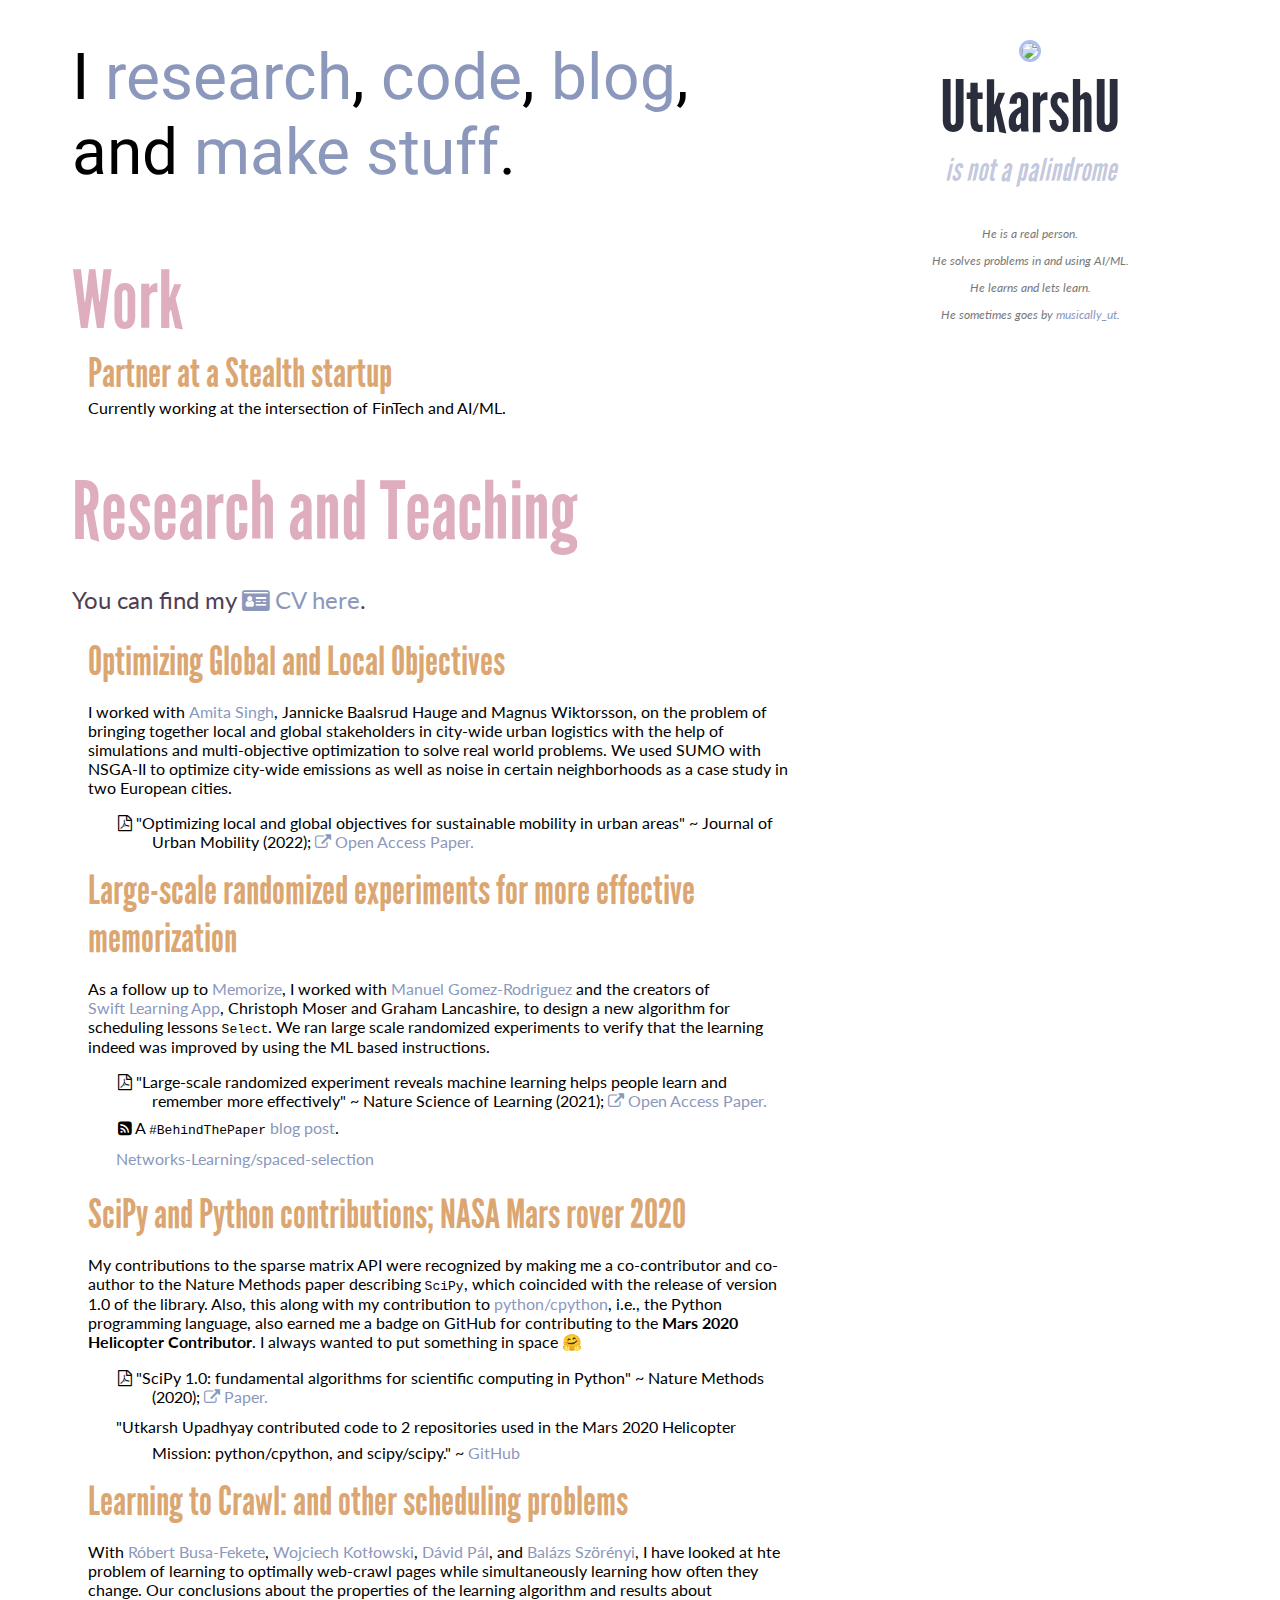
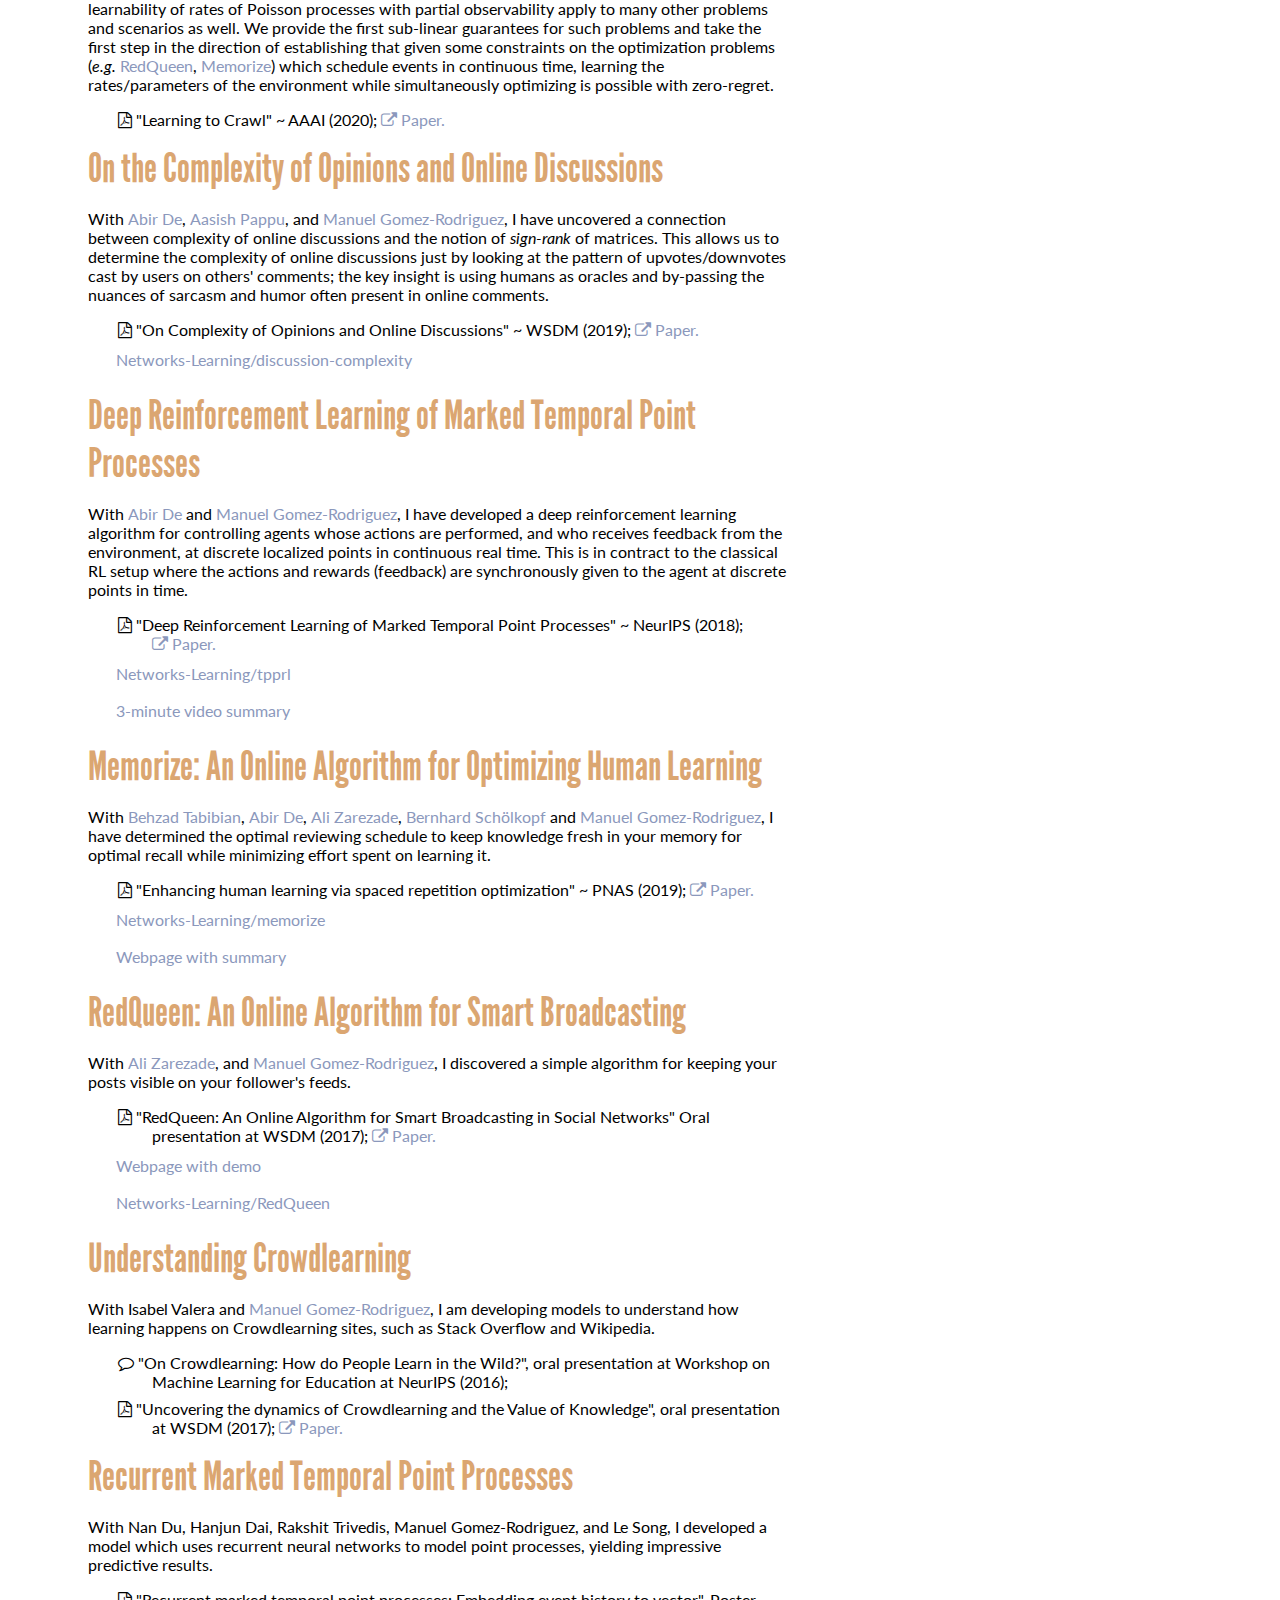
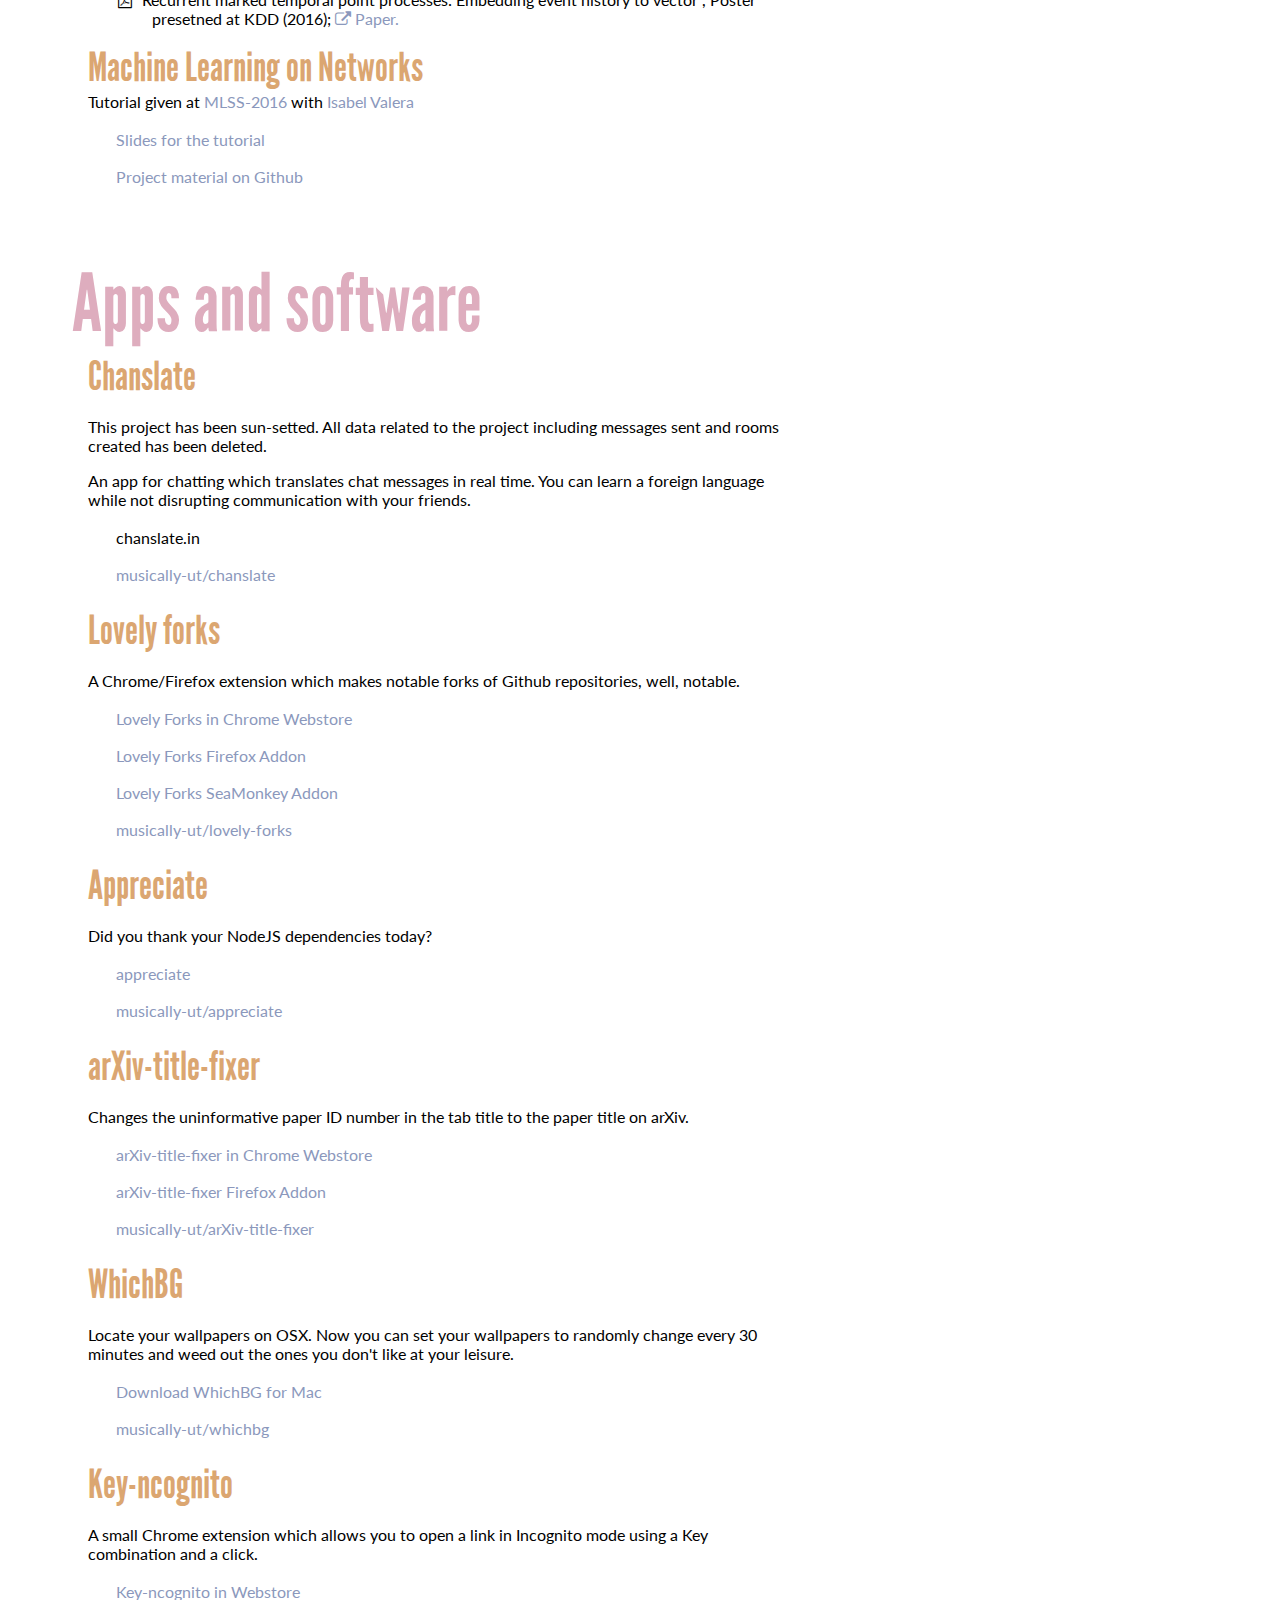
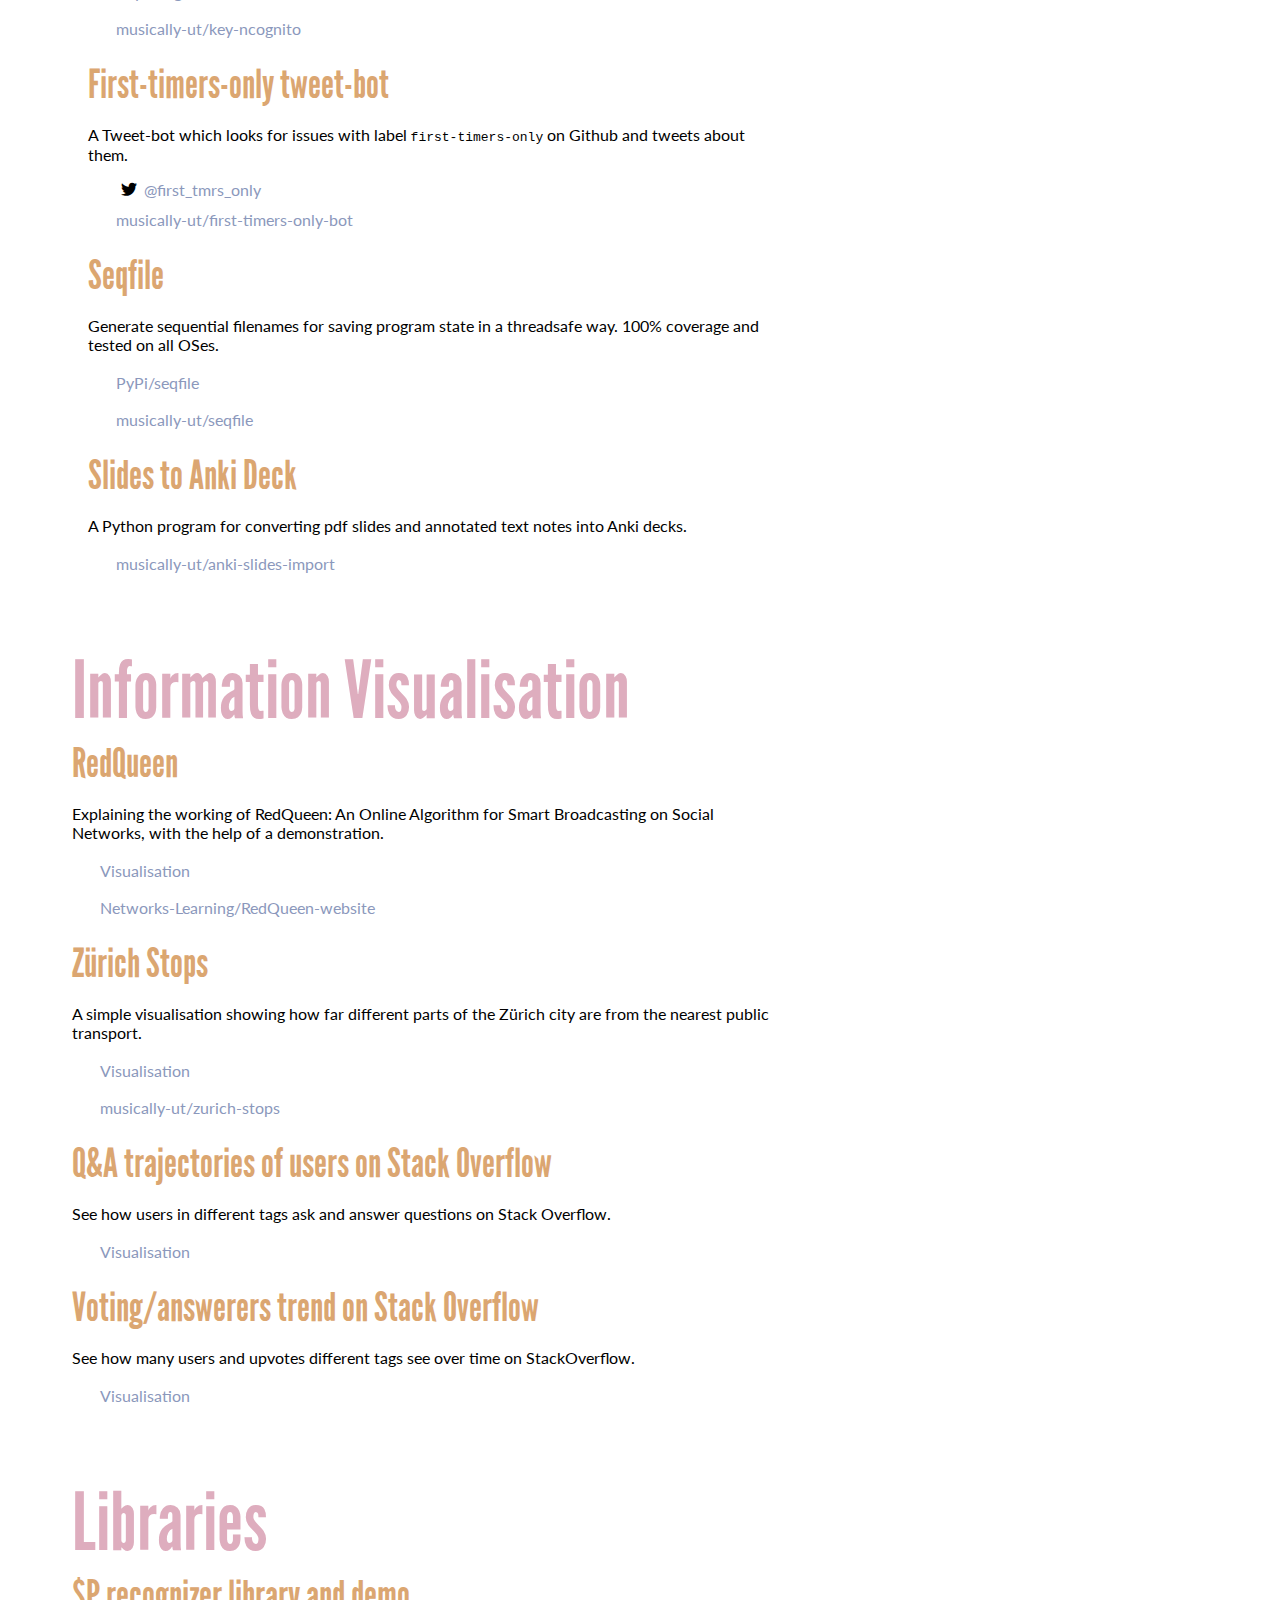
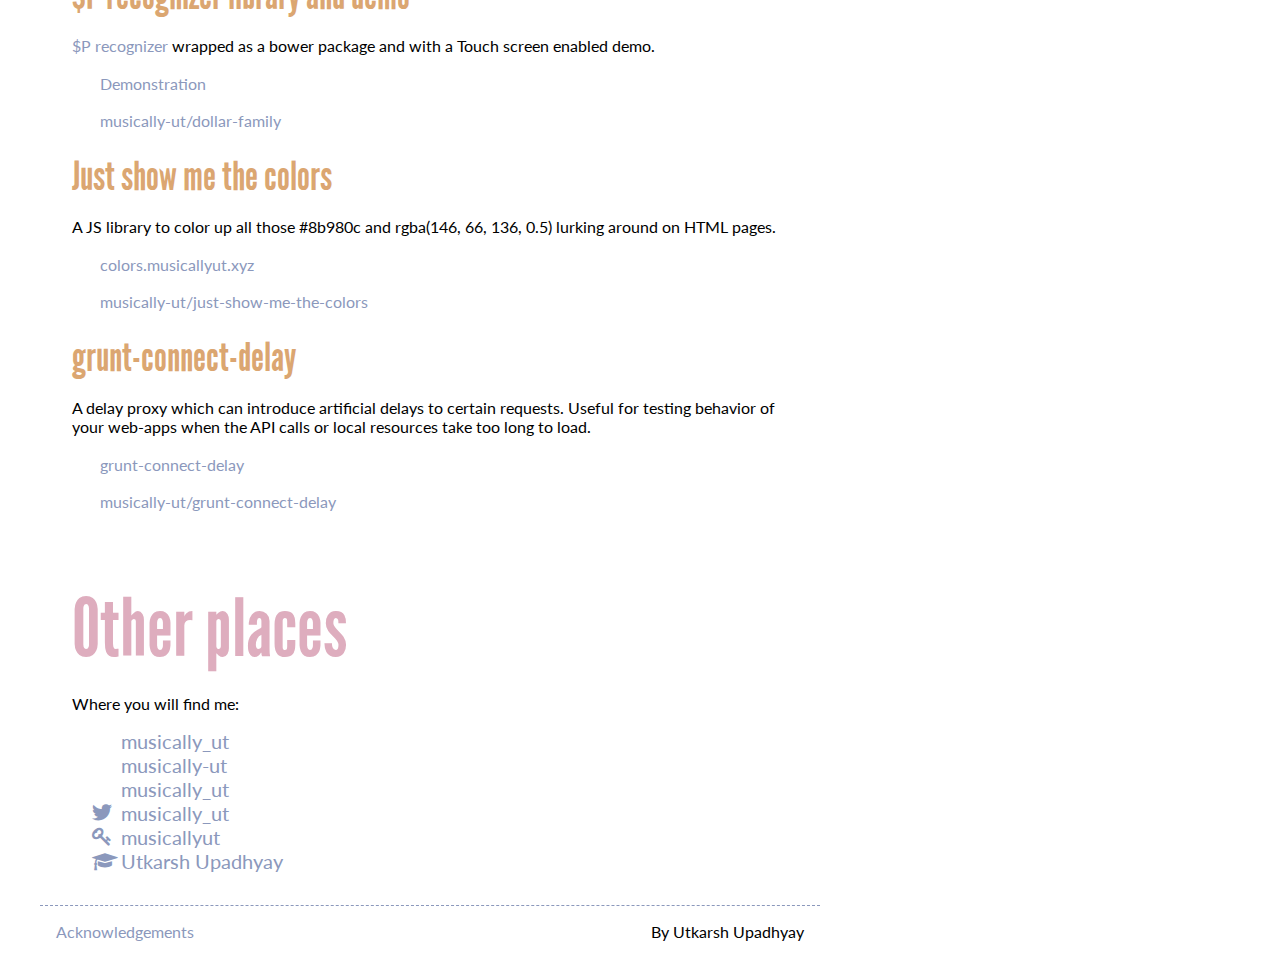
==== commit c049e9a6: "Update." ====
--- a/index.html
+++ b/index.html
@@ -58,7 +58,7 @@
                 <div class="belief">is not a palindrome</div>
                 <div class="truth">
                     <p>He is a real person.</p>
-                    <p>He is the CTO/co-founder of <a href="https://reason.al">Reasonal</a>.</p>
+                    <p>He solves problems in and using AI/ML.</p>
                     <p>He <em>learns and lets learn.</em></p>
                     <p>He sometimes goes by <a href="#places"><em>musically_ut</em></a>.</p>
                 </div>
@@ -74,8 +74,9 @@
                     <div class="content projects">
                         <div class="content">
                             <div class="project">
-                                <div class="project-name">CTO/co-founder @ Reasonal</div>
-                                <div class="project-desc">At <a href="https://reason.al">Reasonal</a>, I am trying to reinvent content management by implementing the algorithms which <a href="https://btabibian.com">Behzad Tabibian</a> (CEO, co-founder) and I have developed over the past several years of research.</div>
+                                <div class="project-name">Partner at a Stealth startup</div>
+                                <div class="project-desc">Currently working at the intersection of FinTech and AI/ML.</div>
+                                <!-- <div class="project-desc">At <a href="https://reason.al">Reasonal</a>, I am trying to reinvent content management by implementing the algorithms which <a href="https://btabibian.com">Behzad Tabibian</a> (CEO, co-founder) and I have developed over the past several years of research.</div> -->
                             </div>
                         </div>
                     </div>
@@ -428,7 +429,7 @@
                        <div class="project">
                            <div class="project-name">RedQueen</div>
                            <div class="project-desc">
-                               <p>A webpage which explains the working of RedQueen: An Online Algorithm for Smart Broadcasting on Social Networks, with the help of a demonstration.</p>
+                               <p>Explaining the working of RedQueen: An Online Algorithm for Smart Broadcasting on Social Networks, with the help of a demonstration.</p>
                                <ul class="details-list">
                                    <li><i class="devicons devicons-html5_multimedia"></i> <a href="https://learning.mpi-sws.org/redqueen/">Visualisation</a></li>
                                    <li><i class="devicons devicons-github_badge"></i> <a href="https://github.com/Networks-Learning/RedQueen-website">Networks-Learning/RedQueen-website</a></li>
@@ -459,7 +460,7 @@
                          <div class="project">
                             <div class="project-name">Voting/answerers trend on Stack Overflow</div>
                             <div class="project-desc">
-                                <p>See how many users and upvotes diffrent tags see over time on Stack Overflow.</p>
+                                <p>See how many users and upvotes different tags see over time on StackOverflow.</p>
                                 <ul class="details-list">
                                    <li><i class="devicons devicons-html5_multimedia"></i> <a href="https://www.mpi-sws.org/~utkarshu/vis-score-trends/">Visualisation</a></li>
                                 </ul>
